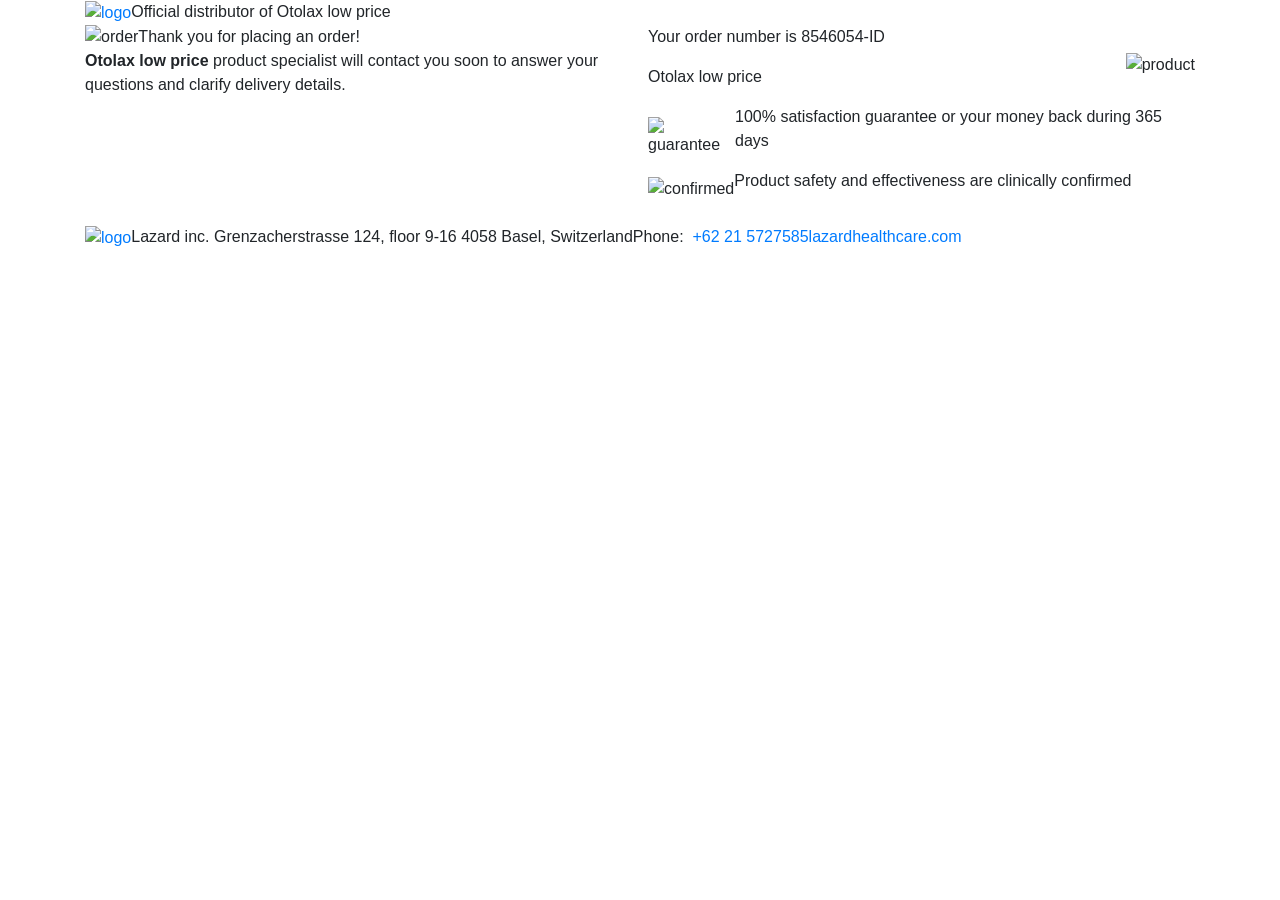
==== index.html @ f89ea1da "Rename index.php to index.html for GitHub Pages compatibility" ====
<!DOCTYPE html>
<html lang="bg" dir="ltr" class="  webp webp-alpha webp-animation webp-lossless">

<head>
  <meta charset="utf-8">
  <meta name="viewport" content="width=device-width, initial-scale=1.0">
  <meta http-equiv="X-UA-Compatible" content="ie=edge">
  <meta name="theme-color" content="#ffffff">
  <title>Купете Otolax евтино. Цени, отзиви. Поръчайте Otolax сега!</title>

<script src="https://cdnjs.cloudflare.com/ajax/libs/jquery/3.4.1/jquery.min.js"></script>
  <link rel="stylesheet" href="assets/css/style.min.css">
  <style>
    .cookie-popup {
      position: fixed;
      left: 0;
      bottom: 0;
      background-color: rgba(30, 30, 30, 0.7);
      color: #ffffff;
      padding: 4px 10px;
      z-index: 1000;
      width: 100%;
      font-family: Arial;
      text-align: center;
      box-sizing: border-box !important;
      padding-right: 30px !important;
    }

    .cookie-popup * {
      box-sizing: inherit !important;
    }

    .cookie-popup-inner {
      display: inline-block;
      vertical-align: middle;
      padding-right: 20px;
      font-size: 12px;
      font-style: normal;
      font-weight: 400;
      text-transform: none;
      line-height: 12px;
      color: #ffffff;
      text-align: center;
    }

    .cookie-popup-inner a {
      color: #fff;
      text-decoration: underline;
      padding-left: 5px;
      text-align: center;
      cursor: pointer;
    }

    .dismiss-popup {
      display: inline-block;
      vertical-align: middle;
      width: 72px;
      border: 1px solid #ffffff;
      padding: 0;
      border-radius: 3px;
      line-height: 20px;
      text-align: center;
      cursor: pointer;
      color: #fff;
      font-size: 12px;
      transition: 0.3s all
    }

    .dismiss-popup:hover {
      background: rgba(30, 30, 30, 0.5);
    }

    .close-cookie-popup {
      position: absolute;
      right: 2px;
      top: 0;
      font-size: 22px;
      line-height: 30px;
      display: inline-block;
      text-align: center;
      color: #ffffff;
      cursor: pointer;
      width: 30px;
    }

    @media screen and (max-width: 660px) {
      .cookie-popup {
        text-align: left;
        padding-left: 15px;
      }

      .cookie-popup-inner {
        text-align: left;
        width: calc(100% - 100px);
      }
    }

    @media screen and (max-width: 540px) {
      .cookie-popup-inner {
        font-size: 12px;
      }
    }
  </style>
  <meta name="referrer" content="unsafe-url">
  <style>
    .ever-popup-build {
      position: fixed;
      opacity: 0;
      z-index: -1;
      top: 0;
      left: -9999px;
    }
  </style>
  <style>
    .ever-popup__body.ever-mobile {
      display: none
    }

    .ever-popup {
      position: fixed;
      top: 0;
      left: 0;
      width: 100%;
      height: 100%;
      background: rgba(0, 0, 0, .7);
      z-index: 111;
      display: none;
      overflow: auto;
    }

    .ever-popup__body {
      position: static;
      float: none;
      display: block;
      margin: 0 auto;
      width: auto
    }

    .ever-popup.show {
      display: block;
      align-items: center;
    }

    .ever-popup__inner {
      position: relative;
      margin: 0 auto;
      padding-top: 35px
    }

    .ever-popup__close {
      width: 35px;
      height: 30px;
      position: absolute;
      cursor: pointer;
      top: 0;
      right: 0;
      z-index: 1;
      -webkit-transition: .3s;
      -moz-transition: .3s;
      -ms-transition: .3s;
      -o-transition: .3s;
      transition: .3s;
    }

    .ever-popup__close:after,
    .ever-popup__close:before {
      content: "";
      position: absolute;
      right: 0;
      top: 10px;
      width: 35px;
      height: 10px;
      background: #fff;
      transition: all 1s;
    }

    .ever-popup__close:after {
      -webkit-transform: rotate(-45deg);
      -ms-transform: rotate(-45deg);
      -o-transform: rotate(-45deg);
      transform: rotate(-45deg);
    }

    .ever-popup__close:before {
      -webkit-transform: rotate(45deg);
      -ms-transform: rotate(45deg);
      -o-transform: rotate(45deg);
      transform: rotate(45deg);
    }

    @media screen and (min-width: 1000px) {
      .ever-popup__body.ever-desktop {
        display: none
      }

      .ever-popup__body.ever-mobile {
        display: block
      }
    }
  </style>
  <style>
    @media screen and (min-width: 1000px) {
      .phoneBtnContainer {
        position: fixed;
        right: 10px;
        bottom: 10px;
        visibility: hidden;
        background-color: transparent;
        width: 200px;
        height: 200px;
        cursor: pointer;
        z-index: 99;
        -webkit-backface-visibility: hidden;
        -webkit-transform: translateZ(0);
        -webkit-transition: visibility .5s;
        -moz-transition: visibility .5s;
        -o-transition: visibility .5s;
        transition: visibility .5s
      }

      .cbh-phone.cbh-show {
        visibility: visible
      }

      @-webkit-keyframes fadeInRight {
        0% {
          opacity: 0;
          -webkit-transform: translate3d(100%, 0, 0);
          transform: translate3d(100%, 0, 0)
        }

        100% {
          opacity: 1;
          -webkit-transform: none;
          transform: none
        }
      }

      @keyframes fadeInRight {
        0% {
          opacity: 0;
          -webkit-transform: translate3d(100%, 0, 0);
          -ms-transform: translate3d(100%, 0, 0);
          transform: translate3d(100%, 0, 0)
        }

        100% {
          opacity: 1;
          -webkit-transform: none;
          -ms-transform: none;
          transform: none
        }
      }

      @-webkit-keyframes fadeInRightBig {
        0% {
          opacity: 0;
          -webkit-transform: translate3d(2000px, 0, 0);
          transform: translate3d(2000px, 0, 0)
        }

        100% {
          opacity: 1;
          -webkit-transform: none;
          transform: none
        }
      }

      @-webkit-keyframes fadeOutRight {
        0% {
          opacity: 1
        }

        100% {
          opacity: 0;
          -webkit-transform: translate3d(100%, 0, 0);
          transform: translate3d(100%, 0, 0)
        }
      }

      @keyframes fadeOutRight {
        0% {
          opacity: 1
        }

        100% {
          opacity: 0;
          -webkit-transform: translate3d(100%, 0, 0);
          -ms-transform: translate3d(100%, 0, 0);
          transform: translate3d(100%, 0, 0)
        }
      }

      .fadeOutRight {
        -webkit-animation-name: fadeOutRight;
        animation-name: fadeOutRight
      }

      .cbh-phone.cbh-static1 {
        opacity: .6
      }

      .cbh-phone.cbh-hover1 {
        opacity: 1
      }

      .cbh-ph-circle {
        width: 160px;
        height: 160px;
        top: 20px;
        left: 20px;
        position: absolute;
        background-color: transparent;
        -webkit-border-radius: 100%;
        -moz-border-radius: 100%;
        border-radius: 100%;
        border: 2px solid rgba(30, 30, 30, .4);
        opacity: .1;
        -webkit-animation: cbh-circle-anim 1.2s infinite ease-in-out;
        -moz-animation: cbh-circle-anim 1.2s infinite ease-in-out;
        -ms-animation: cbh-circle-anim 1.2s infinite ease-in-out;
        -o-animation: cbh-circle-anim 1.2s infinite ease-in-out;
        animation: cbh-circle-anim 1.2s infinite ease-in-out;
        -webkit-transition: all .5s;
        -moz-transition: all .5s;
        -o-transition: all .5s;
        transition: all .5s
      }

      .cbh-phone.cbh-active .cbh-ph-circle1 {
        -webkit-animation: cbh-circle-anim 1.1s infinite ease-in-out !important;
        -moz-animation: cbh-circle-anim 1.1s infinite ease-in-out !important;
        -ms-animation: cbh-circle-anim 1.1s infinite ease-in-out !important;
        -o-animation: cbh-circle-anim 1.1s infinite ease-in-out !important;
        animation: cbh-circle-anim 1.1s infinite ease-in-out !important
      }

      .cbh-phone.cbh-static .cbh-ph-circle {
        -webkit-animation: cbh-circle-anim 2.2s infinite ease-in-out !important;
        -moz-animation: cbh-circle-anim 2.2s infinite ease-in-out !important;
        -ms-animation: cbh-circle-anim 2.2s infinite ease-in-out !important;
        -o-animation: cbh-circle-anim 2.2s infinite ease-in-out !important;
        animation: cbh-circle-anim 2.2s infinite ease-in-out !important
      }

      .cbh-phone.cbh-hover .cbh-ph-circle {
        border-color: rgba(0, 175, 242, 1);
        opacity: .5
      }

      .cbh-phone.cbh-green.cbh-hover .cbh-ph-circle {
        border-color: rgba(117, 235, 80, 1);
        opacity: .5
      }

      .cbh-phone.cbh-green .cbh-ph-circle {
        border-color: rgba(0, 175, 242, 1);
        opacity: .5
      }

      .cbh-phone.cbh-gray.cbh-hover .cbh-ph-circle {
        border-color: rgba(204, 204, 204, 1);
        opacity: .5
      }

      .cbh-phone.cbh-gray .cbh-ph-circle {
        border-color: rgba(117, 235, 80, 1);
        opacity: .5
      }

      .cbh-ph-circle-fill {
        width: 100px;
        height: 100px;
        top: 50px;
        left: 50px;
        position: absolute;
        background-color: #000;
        -webkit-border-radius: 100%;
        -moz-border-radius: 100%;
        border-radius: 100%;
        border: 2px solid transparent;
        opacity: .1;
        -webkit-animation: cbh-circle-fill-anim 2.3s infinite ease-in-out;
        -moz-animation: cbh-circle-fill-anim 2.3s infinite ease-in-out;
        -ms-animation: cbh-circle-fill-anim 2.3s infinite ease-in-out;
        -o-animation: cbh-circle-fill-anim 2.3s infinite ease-in-out;
        animation: cbh-circle-fill-anim 2.3s infinite ease-in-out;
        -webkit-transition: all .5s;
        -moz-transition: all .5s;
        -o-transition: all .5s;
        transition: all .5s
      }

      .cbh-phone.cbh-active .cbh-ph-circle-fill {
        -webkit-animation: cbh-circle-fill-anim 1.7s infinite ease-in-out !important;
        -moz-animation: cbh-circle-fill-anim 1.7s infinite ease-in-out !important;
        -ms-animation: cbh-circle-fill-anim 1.7s infinite ease-in-out !important;
        -o-animation: cbh-circle-fill-anim 1.7s infinite ease-in-out !important;
        animation: cbh-circle-fill-anim 1.7s infinite ease-in-out !important
      }

      .cbh-phone.cbh-static .cbh-ph-circle-fill {
        -webkit-animation: cbh-circle-fill-anim 2.3s infinite ease-in-out !important;
        -moz-animation: cbh-circle-fill-anim 2.3s infinite ease-in-out !important;
        -ms-animation: cbh-circle-fill-anim 2.3s infinite ease-in-out !important;
        -o-animation: cbh-circle-fill-anim 2.3s infinite ease-in-out !important;
        animation: cbh-circle-fill-anim 2.3s infinite ease-in-out !important;
        opacity: 0 !important
      }

      .cbh-phone.cbh-hover .cbh-ph-circle-fill {
        background-color: rgba(0, 175, 242, .5);
        opacity: .75 !important
      }

      .cbh-phone.cbh-green.cbh-hover .cbh-ph-circle-fill {
        background-color: rgba(117, 235, 80, .5);
        opacity: .75 !important
      }

      .cbh-phone.cbh-green .cbh-ph-circle-fill {
        background-color: rgba(0, 175, 242, .5);
        opacity: .75 !important
      }

      .cbh-phone.cbh-gray.cbh-hover .cbh-ph-circle-fill {
        background-color: rgba(204, 204, 204, .5);
        opacity: .75 !important
      }

      .cbh-phone.cbh-gray .cbh-ph-circle-fill {
        background-color: rgba(117, 235, 80, .5);
        opacity: .75 !important
      }

      .cbh-ph-img-circle1 {
        width: 60px;
        height: 60px;
        top: 70px;
        left: 70px;
        position: absolute;
        background-image: url([data-uri]);
        background-color: rgba(30, 30, 30, .1);
        background-position: center center;
        background-repeat: no-repeat;
        -webkit-border-radius: 100%;
        -moz-border-radius: 100%;
        border-radius: 100%;
        border: 2px solid transparent;
        opacity: .7;
        -webkit-animation: cbh-circle-img-anim 1s infinite ease-in-out;
        -moz-animation: cbh-circle-img-anim 1s infinite ease-in-out;
        -ms-animation: cbh-circle-img-anim 1s infinite ease-in-out;
        -o-animation: cbh-circle-img-anim 1s infinite ease-in-out;
        animation: cbh-circle-img-anim 1s infinite ease-in-out
      }

      .cbh-phone.cbh-active .cbh-ph-img-circle1 {
        -webkit-animation: cbh-circle-img-anim 1s infinite ease-in-out !important;
        -moz-animation: cbh-circle-img-anim 1s infinite ease-in-out !important;
        -ms-animation: cbh-circle-img-anim 1s infinite ease-in-out !important;
        -o-animation: cbh-circle-img-anim 1s infinite ease-in-out !important;
        animation: cbh-circle-img-anim 1s infinite ease-in-out !important
      }

      .cbh-phone.cbh-static .cbh-ph-img-circle1 {
        -webkit-animation: cbh-circle-img-anim 0s infinite ease-in-out !important;
        -moz-animation: cbh-circle-img-anim 0s infinite ease-in-out !important;
        -ms-animation: cbh-circle-img-anim 0s infinite ease-in-out !important;
        -o-animation: cbh-circle-img-anim 0s infinite ease-in-out !important;
        animation: cbh-circle-img-anim 0s infinite ease-in-out !important
      }

      .cbh-phone.cbh-hover .cbh-ph-img-circle1 {
        background-color: rgba(0, 175, 242, 1)
      }

      .cbh-phone.cbh-green.cbh-hover .cbh-ph-img-circle1:hover {
        background-color: rgba(117, 235, 80, 1)
      }

      .cbh-phone.cbh-green .cbh-ph-img-circle1 {
        background-color: rgba(0, 175, 242, 1)
      }

      .cbh-phone.cbh-green .cbh-ph-img-circle1 {
        background-color: rgba(0, 175, 242, 1)
      }

      .cbh-phone.cbh-gray.cbh-hover .cbh-ph-img-circle1 {
        background-color: rgba(204, 204, 204, 1)
      }

      .cbh-phone.cbh-gray .cbh-ph-img-circle1 {
        background-color: rgba(117, 235, 80, 1)
      }

      @-moz-keyframes cbh-circle-anim {
        0% {
          -moz-transform: rotate(0deg) scale(0.5) skew(1deg);
          opacity: .1;
          -moz-opacity: .1;
          -webkit-opacity: .1;
          -o-opacity: .1
        }

        30% {
          -moz-transform: rotate(0deg) scale(.7) skew(1deg);
          opacity: .5;
          -moz-opacity: .5;
          -webkit-opacity: .5;
          -o-opacity: .5
        }

        100% {
          -moz-transform: rotate(0deg) scale(1) skew(1deg);
          opacity: .6;
          -moz-opacity: .6;
          -webkit-opacity: .6;
          -o-opacity: .1
        }
      }

      @-webkit-keyframes cbh-circle-anim {
        0% {
          -webkit-transform: rotate(0deg) scale(0.5) skew(1deg);
          -webkit-opacity: .1
        }

        30% {
          -webkit-transform: rotate(0deg) scale(.7) skew(1deg);
          -webkit-opacity: .5
        }

        100% {
          -webkit-transform: rotate(0deg) scale(1) skew(1deg);
          -webkit-opacity: .1
        }
      }

      @-o-keyframes cbh-circle-anim {
        0% {
          -o-transform: rotate(0deg) kscale(0.5) skew(1deg);
          -o-opacity: .1
        }

        30% {
          -o-transform: rotate(0deg) scale(.7) skew(1deg);
          -o-opacity: .5
        }

        100% {
          -o-transform: rotate(0deg) scale(1) skew(1deg);
          -o-opacity: .1
        }
      }

      @keyframes cbh-circle-anim {
        0% {
          transform: rotate(0deg) scale(0.5) skew(1deg);
          opacity: .1
        }

        30% {
          transform: rotate(0deg) scale(.7) skew(1deg);
          opacity: .5
        }

        100% {
          transform: rotate(0deg) scale(1) skew(1deg);
          opacity: .1
        }
      }

      @-moz-keyframes cbh-circle-fill-anim {
        0% {
          -moz-transform: rotate(0deg) scale(0.7) skew(1deg);
          opacity: .2
        }

        50% {
          -moz-transform: rotate(0deg) -moz-scale(1) skew(1deg);
          opacity: .2
        }

        100% {
          -moz-transform: rotate(0deg) scale(0.7) skew(1deg);
          opacity: .2
        }
      }

      @-webkit-keyframes cbh-circle-fill-anim {
        0% {
          -webkit-transform: rotate(0deg) scale(0.7) skew(1deg);
          opacity: .2
        }

        50% {
          -webkit-transform: rotate(0deg) scale(1) skew(1deg);
          opacity: .2
        }

        100% {
          -webkit-transform: rotate(0deg) scale(0.7) skew(1deg);
          opacity: .2
        }
      }

      @-o-keyframes cbh-circle-fill-anim {
        0% {
          -o-transform: rotate(0deg) scale(0.7) skew(1deg);
          opacity: .2
        }

        50% {
          -o-transform: rotate(0deg) scale(1) skew(1deg);
          opacity: .2
        }

        100% {
          -o-transform: rotate(0deg) scale(0.7) skew(1deg);
          opacity: .2
        }
      }

      @keyframes cbh-circle-fill-anim {
        0% {
          transform: rotate(0deg) scale(0.7) skew(1deg);
          opacity: .2
        }

        50% {
          transform: rotate(0deg) scale(1) skew(1deg);
          opacity: .2
        }

        100% {
          transform: rotate(0deg) scale(0.7) skew(1deg);
          opacity: .2
        }
      }

      @keyframes cbh-circle-img-anim {
        0% {
          transform: rotate(0deg) scale(1) skew(1deg)
        }

        10% {
          transform: rotate(-25deg) scale(1) skew(1deg)
        }

        20% {
          transform: rotate(25deg) scale(1) skew(1deg)
        }

        30% {
          transform: rotate(-25deg) scale(1) skew(1deg)
        }

        40% {
          transform: rotate(25deg) scale(1) skew(1deg)
        }

        100%,
        50% {
          transform: rotate(0deg) scale(1) skew(1deg)
        }
      }

      @-moz-keyframes cbh-circle-img-anim {
        0% {
          transform: rotate(0deg) scale(1) skew(1deg)
        }

        10% {
          -moz-transform: rotate(-25deg) scale(1) skew(1deg)
        }

        20% {
          -moz-transform: rotate(25deg) scale(1) skew(1deg)
        }

        30% {
          -moz-transform: rotate(-25deg) scale(1) skew(1deg)
        }

        40% {
          -moz-transform: rotate(25deg) scale(1) skew(1deg)
        }

        100%,
        50% {
          -moz-transform: rotate(0deg) scale(1) skew(1deg)
        }
      }

      @-webkit-keyframes cbh-circle-img-anim {
        0% {
          -webkit-transform: rotate(0deg) scale(1) skew(1deg)
        }

        10% {
          -webkit-transform: rotate(-25deg) scale(1) skew(1deg)
        }

        20% {
          -webkit-transform: rotate(25deg) scale(1) skew(1deg)
        }

        30% {
          -webkit-transform: rotate(-25deg) scale(1) skew(1deg)
        }

        40% {
          -webkit-transform: rotate(25deg) scale(1) skew(1deg)
        }

        100%,
        50% {
          -webkit-transform: rotate(0deg) scale(1) skew(1deg)
        }
      }

      @-o-keyframes cbh-circle-img-anim {
        0% {
          -o-transform: rotate(0deg) scale(1) skew(1deg)
        }

        10% {
          -o-transform: rotate(-25deg) scale(1) skew(1deg)
        }

        20% {
          -o-transform: rotate(25deg) scale(1) skew(1deg)
        }

        30% {
          -o-transform: rotate(-25deg) scale(1) skew(1deg)
        }

        40% {
          -o-transform: rotate(25deg) scale(1) skew(1deg)
        }

        100%,
        50% {
          -o-transform: rotate(0deg) scale(1) skew(1deg)
        }
      }

      .cbh-ph-img-circle1 {}

      .cbh-phone.cbh-green .cbh-ph-circle {
        border-color: rgba(0, 175, 242, 1)
      }

      .cbh-phone.cbh-green .cbh-ph-circle-fill {
        background-color: rgba(0, 175, 242, 1);
      }

      .cbh-phone.cbh-green .cbh-ph-img-circle1 {
        background-color: rgba(0, 175, 242, 1);
      }

      body,
      div,
      dl,
      dt,
      dd,
      ul,
      ol,
      li,
      nav,
      h1,
      h2,
      h3,
      h4,
      h5,
      h6,
      pre,
      code,
      form,
      fieldset,
      legend,
      input,
      button,
      textarea,
      p,
      blockquote,
      th,
      td,
      a {
        -webkit-transform-origin: center center;
        -ms-transform-origin: center center;
        -o-transform-origin: center center;
        transform-origin: center center;
      }
    }
  </style>
  <!-- INTH_SNIPPET_TOP -->
  </head>

<body class="ev-date" data-invalid-name-text="Моля, въведете валидно име!"
  data-invalid-phone-text="Моля, въведете валиден телефонен номер, в противен случай ние няма да можем да се свържем с Вас!">
  <div class="promo-bg">
    <header class="header">
      <div class="container container-big">
        <div class="header__content">
          <div class="header__logo"> <img src="assets/images/logo.png" alt="logo"></div>
          <div class="header__main"><a class="header__link header__link--composition" href="#composition">Състав</a><a
              class="header__link header__link--reviews" href="#reviews">Отзиви</a>
            <div class="header__timer">
          
            </div><button class="header__btn btn ever-popup-btn pulse">ПОРЪЧАЙ</button>
          </div><button class="header__burger"><span class="header-burger__line"></span></button>
        </div>
      </div>
    </header>
    <section class="promo block">
      <div class="container">
        <div class="promo__content">
          <h2 class="title promo__title">Нова методика за запазване на слуха</h2>
          <div class="promo__pack">
            <picture>

              <source media="(max-width: 479px)" "assets/images/pack-mob.png">

              <img src="assets/images/pack.png"  style="padding-left:200px" alt="product">
            </picture>
          </div>
          <div class="promo__box">
            <div class="promo__date">Само днес <span class="date-0" data-format="dd monthFull yyyy"></span></div>
            <div class="promo__price price">
              <div class="price__old"><span class="x_price_previous">40  </span> <span class="x_currency">EUR</span>
              </div>
              <div class="price__new"><span class="x_price_current">20</span> <span class="x_currency">EUR</span></div>
            </div>
          </div>
          <div class="promo__form">
            <form class="x_order_form form   orderForm     "   method="post"><label class="form__input--wrap"><input required
                  class="form__input" placeholder="Име" type="text" name="name" required></label><label
                class="form__input--wrap"><input class="form__input" placeholder="Телефонен Номер" type="tel" required
                  name="phone"   onkeyup="this.value=this.value.replace(/\s/,'')" minlength="5"   ></label><button class="btn form__btn pulse">ПОРЪЧАЙ</button>
                  <div class="nw">
                    <img src="assets/images/delivery.png"
                        style="max-width: 45px; width: 100%" />
                    <span>Стойността на доставката уточнете при мениджъра</span>
                </div></form>
          </div>
          <div class="promo__medals">
            <div class="promo__medal"><img src="assets/images/medal-1.png" alt="medаl"></div>
            <div class="promo__medal promo__medal--second"><img src="assets/images/medal-promo.png" alt="medаl"></div>
            <div class="promo__medal"><img src="assets/images/medal-3.png" alt="medаl"></div>
          </div>
        </div>
      </div>
    </section>
  </div>
  <section class="sings block">
    <div class="container">
      <ul class="sings__list">
        <li class="sings__item"> <img class="sings__icon" src="assets/fonts/sign-icon-1.svg" alt="sign">
          <p class="sings__text">може да подобри слуха и да елиминира шума в ушите</p>
        </li>
        <li class="sings__item"> <img class="sings__icon" src="assets/fonts/sign-icon-2.svg" alt="sign">
          <p class="sings__text">подпомага нормализирането на цикъла сън-събуждане</p>
        </li>
        <li class="sings__item"> <img class="sings__icon" src="assets/fonts/sign-icon-3.svg" alt="sign">
          <p class="sings__text">помага за успокояване на нервната система</p>
        </li>
      </ul>
      <h2 class="title sings__title">ОБЪРНЕТЕ ВНИМАНИЕ!</h2>
      <h3 class="subtitle sings__subtitle">на тези признаци:</h3>
      <ul class="sings__content">
        <li class="sings__box">
          <div class="sings__img">
            <picture>
              <source type="image/webp" "assets/images/sing-1.webp"><img src="assets/images/sing-1.jpg" alt="sign">
            </picture>
          </div>
          <h4 class="sings__name">шум в ушите</h4>
        </li>
        <li class="sings__box">
          <div class="sings__img">
            <picture>
              <source type="image/webp" "assets/images/sing-2.webp"><img src="assets/images/sing-2.jpg" alt="sign">
            </picture>
          </div>
          <h4 class="sings__name">виене на свят</h4>
        </li>
        <li class="sings__box">
          <div class="sings__img">
            <picture>
              <source type="image/webp" "assets/images/sing-3.webp"><img src="assets/images/sing-3.jpg" alt="sign">
            </picture>
          </div>
          <h4 class="sings__name">болка и дискомфорт</h4>
        </li>
        <li class="sings__box">
          <div class="sings__img">
            <picture>
              <source type="image/webp" "assets/images/sing-4.webp"><img src="assets/images/sing-4.jpg" alt="sign">
            </picture>
          </div>
          <h4 class="sings__name">проблеми със съня</h4>
        </li>
      </ul>
    </div>
  </section>
  <section class="problem block bgr">
    <div class="container">
      <h2 class="title problem__title">Ако не решите проблема, Вие го влошавате до необратими последици</h2>
      <h3 class="subtitle problem__subtitle">Не позволявайте това да се случи!</h3>
      <ul class="problem__list">
        <li class="problem__item">
          <div class="problem__icon"> <img src="assets/fonts/problem-1.svg" alt="problem"></div>
          <div class="problem__info">
            <h4 class="problem__name">Загуба на слуха</h4>
            <p class="problem__text">сериозен риск възниква на фона на нарушен кръвоток и увреждане на клетките на
              вътрешното ухо</p>
          </div>
        </li>
        <li class="problem__item">
          <div class="problem__icon"> <img src="assets/fonts/problem-2.svg" alt="problem"></div>
          <div class="problem__info">
            <h4 class="problem__name">Хронични заболявания</h4>
            <p class="problem__text">пониженият имунитет и отслабените бариерни функции причиняват гнойни инфекции и
              предизвикват чести отити</p>
          </div>
        </li>
        <li class="problem__item">
          <div class="problem__icon"> <img src="assets/fonts/problem-3.svg" alt="problem"></div>
          <div class="problem__info">
            <h4 class="problem__name">Постоянни мигрени</h4>
            <p class="problem__text">нарушаването на цикъла сън-събуждане и високите нива на стрес оказват негативно
              влияние върху състоянието на нервната система</p>
          </div>
        </li>
      </ul>
    </div>
  </section>
  <div class="action">
    <div class="container">
      <div class="action__inner block">
        <p class="action__title">Само днес <span class="date-0" data-format="dd monthFull yyyy"></span></p>
        <picture class="action__image">
          <img class="action__prod" src="assets/images/product-4_mob.png" loading="lazy" alt="imаge">
        </picture>
        <div class="action__price price">
          <div class="price__old"><span class="x_price_previous">40  </span> <span class="x_currency">EUR</span></div>
          <div class="price__new"><span class="x_price_current">20</span> <span class="x_currency">EUR</span></div>
        </div>
        <form class="action__form x_order_form form   orderForm     "   method="post"><label
            class="form__input--wrap action__input"><input class="form__input" placeholder="Име" type="text" name="name" required
              required></label><label class="form__input--wrap action__input"><input class="form__input" required
              placeholder="Телефонен Номер" type="tel" name="phone"   onkeyup="this.value=this.value.replace(/\s/,'')" minlength="5"   ></label><button
            class="btn action__btn pulse">ПОРЪЧАЙ</button></form>
      </div>
    </div>
  </div>
  <section class="technology block">
    <div class="container">
      <div class="technology__content">
        <div class="technology__info">
          <h2 class="title technology__title">Усъвършенствана технология на ЕС срещу проблеми със слуха</h2>
          <div class="technology__box">
            <p class="technology__text">Всяка година броят на хората, страдащи от загуба на слуха, се увеличава.
              Причините могат да бъдат характеристики на работата, ушни инфекции, наследственост, нарушения на нервната
              система, както и вируси от ново поколение. Отслабеният имунитет е силно податлив на тяхното вредно
              въздействие. И слуховите органи трябва да бъдат снабдени с допълнителна защита. </p>
            <p class="technology__text">Водещи европейски специалисти са разработили средство, който помага за решаване
              на проблеми със слуха чрез влияние директно върху централната нервна система и повишаване на антивирусните
              бариерни функции на тялото. Е използван за първи път за елиминиране на проблемите със
              слуха, и е доказано, че може да помогне <b>да намали болката, да намали шума и да намали нивата на
                стрес.</b></p>
          </div>
        </div>
        <div class="technology__img">
          <picture>
            <source media="(max-width: 479px)" "assets/images/technology-img-mob.webp" type="image/webp">
            <source type="image/webp" "assets/images/technology-img.webp"><img src="assets/images/technology-img.jpg"
              alt="technology">
          </picture>
          <div class="technology-img__name">Европейска асоциация за борба с глухотата</div>
        </div>
      </div>
    </div>
  </section>
  <section class="restore block bgr">
    <div class="container">
      <div class="restore__content">
        <div class="restore__box">
          <h2 class="title restore__title">Как Otolax ще възстанови слуха</h2>
          <ul class="restore__list">
            <li class="restore__item">
              <div class="restore__icon">
                <div class="restore-icon__text">1</div>
              </div>
              <p class="restore__text">Може да подобри слуха и да елиминира шума в ушите Може да подобри
                кръвоснабдяването. Помага за намаляване на мускулния тонус и спазми</p>
            </li>
            <li class="restore__item">
              <div class="restore__icon">
                <div class="restore-icon__text">2</div>
              </div>
              <p class="restore__text">Помага за успокояване на нервната система и подобряване на защитните функции на
                тялото. Растителните екстракти в състава имат благоприятен ефект върху общото състояние на тялото, могат
                да допринесат за регенерацията на клетките и възстановяването на слуха.</p>
            </li>
            <li class="restore__item">
              <div class="restore__icon">
                <div class="restore-icon__text">3</div>
              </div>
              <p class="restore__text">Допринася за нормализиране на цикъла сън-събуждане, абсорбира
                свободните радикали, които засягат клетките и предизвикват стрес и влошаване на съня</p>
            </li>
          </ul>
        </div>
        <div class="restore__pack">
          <picture>
            <img src="assets/images/pack-2.png" alt="product">
          </picture>
        </div>
      </div>
    </div>
  </section>
  <section class="can block">
    <div class="container">
      <h2 class="title can__title">Можете да подобрите качеството на живота!</h2>
      <div class="can__content">
        <div class="can__box">
          <div class="can__img">
            <picture>
              <source type="image/webp" "assets/images/can-1.webp"><img src="assets/images/can-1.jpg" alt="саn">
            </picture>
          </div>
          <ul class="can__list">
            <li class="can__item">Общувайте без ограничения</li>
            <li class="can__item">Забравете за болката в ушите</li>
            <li class="can__item">Забравете за шум в ушите</li>
          </ul>
        </div>
        <div class="can__box">
          <div class="can__img">
            <picture>
              <source type="image/webp" "assets/images/can-2.webp"><img src="assets/images/can-2.jpg" alt="саn">
            </picture>
          </div>
          <ul class="can__list">
            <li class="can__item">Забравете за звънтене в ушите</li>
            <li class="can__item">Не се страхувайте от влошаване на слуха</li>
            <li class="can__item">Живейте пълноценен живот</li>
          </ul>
        </div>
        <div class="can__box">
          <div class="can__img">
            <picture>
              <source type="image/webp" "assets/images/can-3.webp"><img src="assets/images/can-3.jpg" alt="саn">
            </picture>
          </div>
          <ul class="can__list">
            <li class="can__item">Радвайте се на всеки звук</li>
            <li class="can__item">Върнете си удоволствието от разговорите с близките си</li>
            <li class="can__item">Слушайте отново любимата си музика</li>
          </ul>
        </div>
        <div class="can__box">
          <div class="can__img">
            <picture>
              <source type="image/webp" "assets/images/can-4.webp"><img src="assets/images/can-4.jpg" alt="саn">
            </picture>
          </div>
          <ul class="can__list">
            <li class="can__item">Почувствайте удоволствието от пеенето на птиците и смеха на близките хора</li>
            <li class="can__item">Отърви се от дискомфорта в ежедневието и на работното място</li>
          </ul>
        </div>
      </div>
    </div>
  </section>
  <div class="action">
    <div class="container">
      <div class="action__inner action__inner-top_line block">
        <p class="action__title">Само днес <span class="date-0" data-format="dd monthFull yyyy"></span></p>
        <picture class="action__image">
          <img class="action__prod" src="assets/images/product-4_mob.png" loading="lazy" alt="imаge">
        </picture>
        <div class="action__price price">
          <div class="price__old"><span class="x_price_previous">40  </span> <span class="x_currency">EUR</span></div>
          <div class="price__new"><span class="x_price_current">20</span> <span class="x_currency">EUR</span></div>
        </div>
        <form class="action__form x_order_form form   orderForm     "   method="post"><label
            class="form__input--wrap action__input"><input class="form__input" placeholder="Име" type="text" name="name" required
              required></label><label class="form__input--wrap action__input"><input class="form__input" required
              placeholder="Телефонен Номер" type="tel" name="phone"   onkeyup="this.value=this.value.replace(/\s/,'')" minlength="5"   ></label><button
            class="btn action__btn pulse">ПОРЪЧАЙ</button></form>
      </div>
    </div>
  </div>
  <section class="composition block" id="composition">
    <div class="container">
      <h2 class="composition__title title">Състав На Otolax</h2>
      <div class="composition__inner">
        <div class="composition__content">

          <div class="composition__item composition__item-2">
            <div class="composition__item-header">
              <div class="composition__item-image"><img src="assets/images/composition_image_3.png" alt="icon"></div>
              <p class="composition__item-title text-bold">Конски кестен и
                кора от канела</p>
            </div>
            <p class="composition__item-text">насърчава регенерацията на нервите след загуба на слуха <span
                class="text-nowrap">заради</span> въздействието на шума или загуба на слуха, помага за подобряване на
              предаването на звукова информация към мозъка</p>
          </div>
          <div class="composition__item composition__item-3">
            <div class="composition__item-header">
              <div class="composition__item-image"><img src="assets/images/composition_image_3.png" alt="icon"></div>
              <p class="composition__item-title text-bold">Корен от елеутерокок и
                златна пръчица надземна част с цветове</p>
            </div>
            <p class="composition__item-text">помага за възстановяване на ушните клетки, помага за намаляване на шума в
              ушите, подобрява съдовия тонус и може да забави естествените възрастови промени в слуха</p>
          </div>
          <div class="composition__item composition__item-4">
            <div class="composition__item-header">
              <div class="composition__item-image"><img src="assets/images/composition_image_3.png" alt="icon"></div>
              <p class="composition__item-title text-bold">Етерично масло от чаено дърво и
                етерично масло от розмарин</p>
            </div>
            <p class="composition__item-text">помагат за подобряване на притока на кръв към вътрешното ухо, могат да
              имат антиоксидантен ефект и да поддържат нормалното функциониране на мозъка</p>
          </div>
        </div>
        <picture class="composition__image">

          <source media="(min-width: 640px)" "assets/images/product-3.png">
          <img class="composition__prod" src="assets/images/product-3_mob.png" loading="lazy" alt="imаge">
        </picture>
      </div>
    </div>
  </section>
  <section class="testing block">
    <div class="container">
      <h2 class="testing__title title">Otolax получи висока потребителска оценка</h2>
      <p class="testing__subtitle">Сред хората, преминали курса на Otolax, се наблюдаваше предимно положителна
        динамика
        и липсваха странични ефекти</p>
      <div class="testing__content">
        <div class="testing__item">
          <div class="testing__item-image testing__item-image-1"><img src="assets/images/testing_image-1.png" loading="lazy"
              alt="imаge"></div>
          <p class="testing__item-text">забелязали положителни промени</p>
        </div>
        <div class="testing__item">
          <div class="testing__item-image testing__item-image-2"><img src="assets/images/testing_image-2.png" loading="lazy"
              alt="imаge"></div>
          <p class="testing__item-text">успяха забележимо да възстановят остротата на слуха</p>
        </div>
        <div class="testing__item">
          <div class="testing__item-image testing__item-image-3"><img src="assets/images/testing_image-3.png" loading="lazy"
              alt="imаge"></div>
          <p class="testing__item-text">отървали се от дискомфорт и шум в ушите</p>
        </div>
      </div>
      <div class="testing__certificate-wrapper">
        <div class="testing__certificate">
          <picture>
            <img src="assets/images/certificate_img-1.png" loading="lazy" alt="imаge">
          </picture>
          <picture>
            <img src="assets/images/certificate_img-2.png" loading="lazy" alt="imаge">
          </picture>
          <picture>
            <img src="assets/images/certificate_img-3.png" loading="lazy" alt="imаge">
          </picture>
        </div>
      </div>
      <div class="btn testing__btn ever-popup-btn pulse">ПОРЪЧАЙ</div>
    </div>
  </section>
  <section class="expert">
    <div class="container">
      <div class="expert__inner block">
        <h2 class="expert__title title">Експертно Мнение</h2>
        <p class="expert__text expert__line">Смятам, че използването на Otolax е достоен пробив. Всяко средство,
          което се основава на растителни екстракти, заслужава специално внимание. Тъй като взаимодействието на
          съставките може да има комплексен ефект.</p>
        <p class="expert__text"><span class="text-bold">Otolax</span> - пример за точно такъв продукт. Тъй като
          достигането до проблема със загубата на слуха чрез възстановяване на съня и установяване на работата на
          централната нервна система е добър вариант. Тъй като отслабването на защитните функции на слуховите органи и
          на цялото тяло като цяло ни прави по-уязвими към нови вируси. Важно е да се отбележи, че сред потребителите
          отбелязахме положителна динамика и добри отзиви. За по-напреднали случаи се препоръчва да се вземат два курса
          на Otolax.</p>
        <div class="expert__info-wrapper">
          <div class="expert__info">
            <p class="expert__name text-bold">Иван Киров</p>
            <p class="expert__pos">Ръководител на Изследователския център на Западна Европа, специалист по създаване на
              техники и помощни практики за подобряване на слуха. Стаж - 20 години</p>
          </div>
        </div>
        <picture class="expert__image">
          <source media="(min-width: 768px)" "assets/images/expert_image.webp" type="image/webp">
          <source media="(min-width: 768px)" "assets/images/expert_image.png">
          <source "data:image/png;base64, PchI7wAAAABJRU5ErkJggg%3D%3D.html">
          <img src="assets/images/expert_image.png" loading="lazy" alt="imаge">
        </picture>
      </div>
    </div>
  </section>
  <section class="reviews" id="reviews">
    <div class="action">
      <div class="container">
        <div class="action__inner block">
          <p class="action__title">Само днес <span class="date-0" data-format="dd monthFull yyyy"></span></p>
          <picture class="action__image">
            <img class="action__prod" src="assets/images/product-4_mob.png" loading="lazy" alt="imаge">
          </picture>
          <div class="action__price price">
            <div class="price__old"><span class="x_price_previous">40  </span> <span class="x_currency">EUR</span></div>
            <div class="price__new"><span class="x_price_current">20</span> <span class="x_currency">EUR</span></div>
          </div>
          <form class="action__form x_order_form form   orderForm     "   method="post"><label
              class="form__input--wrap action__input"><input class="form__input" placeholder="Име" type="text" required
                name="name" required></label><label class="form__input--wrap action__input"><input required
                class="form__input" placeholder="Телефонен Номер" type="tel" name="phone"
                  onkeyup="this.value=this.value.replace(/\s/,'')" minlength="5"   ></label><button class="btn action__btn pulse">ПОРЪЧАЙ</button></form>
        </div>
      </div>
    </div>
    <div class="container">
      <div class="reviews__inner block">
        <h2 class="reviews__title title">Отзиви на клиенти</h2>
        <div class="reviews__content reviews__slider">
          <div class="reviews__item">
            <div class="reviews__item-header">
              <picture class="reviews__item-ava">
                <source "assets/images/reviews_ava-1.webp" type="image/webp"><img src="assets/images/reviews_ava-1.png"
                  loading="lazy" alt="imаge">
              </picture>
              <div class="reviews__item-info">
                <p class="reviews__item-name text-bold">Елена, 54 години</p>
                <p class="reviews__item-stars"> </p>
                <p class="reviews__item-date date-0">
                </p>
              </div>
            </div>
            <div class="reviews__item-text">Моят колега премина два курса Otolax и аз, например, се нуждаех само
              от
              един. Винаги избирам продукти с растителни съставки.</div>
          </div>
          <div class="reviews__item">
            <div class="reviews__item-header">
              <picture class="reviews__item-ava">
                <source "assets/images/reviews_ava-2.webp" type="image/webp"><img src="assets/images/reviews_ava-2.png"
                  loading="lazy" alt="imаge">
              </picture>
              <div class="reviews__item-info">
                <p class="reviews__item-name text-bold">Мария, 43 години</p>
                <p class="reviews__item-stars"> </p>
                <p class="reviews__item-date date-0">
                </p>
              </div>
            </div>
            <div class="reviews__item-text">Работя във фабрика, сред постоянен шум. И изглеждаше, че този шум ме
              преследва дори у дома. Той не спираше и ми пречеше да спа. Затова съм много щастлива, че избрах Otolax
              !
            </div>
            <div class="reviews__item-more"></div>
          </div>
          <div class="reviews__item">
            <div class="reviews__item-header">
              <picture class="reviews__item-ava">
                <source "assets/images/reviews_ava-3.webp" type="image/webp"><img src="assets/images/reviews_ava-3.png"
                  loading="lazy" alt="imаge">
              </picture>
              <div class="reviews__item-info">
                <p class="reviews__item-name text-bold">Андрей, 55 години</p>
                <p class="reviews__item-stars"> </p>
                <p class="reviews__item-date date-1">
                </p>
              </div>
            </div>
            <div class="reviews__item-text">Прочетох за Otolax в интернет и съм много щастлив, че успях да намеря
              такъв
              добър продукт.</div>
          </div>
          <div class="reviews__item">
            <div class="reviews__item-header">
              <picture class="reviews__item-ava">
                <source "assets/images/reviews_ava-4.webp" type="image/webp"><img src="assets/images/reviews_ava-4.png"
                  loading="lazy" alt="imаge">
              </picture>
              <div class="reviews__item-info">
                <p class="reviews__item-name text-bold">Димитър, 33 години</p>
                <p class="reviews__item-stars"> </p>
                <p class="reviews__item-date date-1">
                </p>
              </div>
            </div>
            <div class="reviews__item-text">От малък страдам от хроничен отит. И това увеличава риска от загуба на
              слуха. Четох много добри отзиви за Otolax, поръчах го и не съжалявах. Ефектът е кумулативен, но
              първите
              резултати се забелязват след около седмица.</div>
            <div class="reviews__item-more"></div>
          </div>
          <div class="reviews__item">
            <div class="reviews__item-header">
              <picture class="reviews__item-ava">
                <source "assets/images/reviews_ava-5.webp" type="image/webp"><img src="assets/images/reviews_ava-5.png"
                  loading="lazy" alt="imаge">
              </picture>
              <div class="reviews__item-info">
                <p class="reviews__item-name text-bold">Стефка, 65 години</p>
                <p class="reviews__item-stars"> </p>
                <p class="reviews__item-date date-1">
                </p>
              </div>
            </div>
            <div class="reviews__item-text">Съпругът започна да гледа телевизия с голям звук. Забелязох нещо нередно и
              му поръчах тези капсули. Без много ентусиазъм, но започна да ги приема. Минаха 1,5 месеца и сега нашите
              съседи не чуват телевизора. Страхотен резултат!</div>
            <div class="reviews__item-more"></div>
          </div>
          <div class="reviews__item">
            <div class="reviews__item-header">
              <picture class="reviews__item-ava">
                <source "assets/images/reviews_ava-6.webp" type="image/webp"><img src="assets/images/reviews_ava-6.png"
                  loading="lazy" alt="imаge">
              </picture>
              <div class="reviews__item-info">
                <p class="reviews__item-name text-bold">Ана, 44 години</p>
                <p class="reviews__item-stars"> </p>
                <p class="reviews__item-date date-1">
                </p>
              </div>
            </div>
            <div class="reviews__item-text">Майка ми започна да чува все по-зле. В една от платените клиники
              оплакванията й дори не искаха да слушат, но веднага започнаха да се стремят към закупуване на слухов
              апарат! А това са много пари! Но аз взех нещата в свои ръце и намерих чудесно средство за нея. Така че
              моята благодарност към производителите на Otolax!</div>
            <div class="reviews__item-more"></div>
          </div>
          <div class="reviews__item">
            <div class="reviews__item-header">
              <picture class="reviews__item-ava">
                <source "assets/images/reviews_ava-7.webp" type="image/webp"><img src="assets/images/reviews_ava-7.png"
                  loading="lazy" alt="imаge">
              </picture>
              <div class="reviews__item-info">
                <p class="reviews__item-name text-bold">Филип, 67 години</p>
                <p class="reviews__item-stars"> </p>
                <p class="reviews__item-date date-2">
                </p>
              </div>
            </div>
            <div class="reviews__item-text">Вземах Otolax в продължение на един месец. И много доволен съм от
              резултата. Налягането в ушите ми изчезна и сякаш отново чух всички звуци наоколо!</div>
          </div>
          <div class="reviews__item">
            <div class="reviews__item-header">
              <picture class="reviews__item-ava">
                <source "assets/images/reviews_ava-8.webp" type="image/webp"><img src="assets/images/reviews_ava-8.png"
                  loading="lazy" alt="imаge">
              </picture>
              <div class="reviews__item-info">
                <p class="reviews__item-name text-bold">Петър, 57 години</p>
                <p class="reviews__item-stars"> </p>
                <p class="reviews__item-date date-2">
                </p>
              </div>
            </div>
            <div class="reviews__item-text">Започнах да забелязвам, че препитвам събеседниците, моля ги да повторят
              казаното два пъти. Естествено, отидох в клиниката. Но ми се падна страхотен специалист! Не се склони към
              операция или слухов апарат, но посъветва да започне с приемането на Otolax. И така, след два курса,
              искам
              да Ви уверя в ефективността на това средство. Всичко е наред!</div>
            <div class="reviews__item-more"></div>
          </div>
          <div class="reviews__item">
            <div class="reviews__item-header">
              <picture class="reviews__item-ava">
                <source "assets/images/reviews_ava-9.webp" type="image/webp"><img src="assets/images/reviews_ava-9.png"
                  loading="lazy" alt="imаge">
              </picture>
              <div class="reviews__item-info">
                <p class="reviews__item-name text-bold">Марта, 29 години</p>
                <p class="reviews__item-stars"> </p>
                <p class="reviews__item-date date-2">
                </p>
              </div>
            </div>
            <div class="reviews__item-text">Купих Otolax на баща ми преди два месеца. Цял живот е работил на
              строеж,
              където има постоянен шум. И така, с възрастта, слухът му започна да се влошава. Но след един курс Otolax
              
              ситуацията се подобри значително!</div>
            <div class="reviews__item-more"></div>
          </div>
          <div class="reviews__item">
            <div class="reviews__item-header">
              <picture class="reviews__item-ava">
                <source "assets/images/reviews_ava-10.webp" type="image/webp"><img src="assets/images/reviews_ava-10.png"
                  loading="lazy" alt="imаge">
              </picture>
              <div class="reviews__item-info">
                <p class="reviews__item-name text-bold">Дафинка, 55 години</p>
                <p class="reviews__item-stars"> </p>
                <p class="reviews__item-date date-2">
                </p>
              </div>
            </div>
            <div class="reviews__item-text">За мен загубата на слуха е ужасно събитие. Преподавам в музикалното училище.
              Слухът е моят хляб. Трябваше много да слушам учениците. И постоянно напрежение ужасно ме болеше главата,
              не можех да спя нормално. И един от моите ученици каза, че баба му е успяла да възстанови слуха си с
              Otolax. Беше ми достатъчен само един курс. И музиката, преподаването и радостта се върнаха в живота
              ми!
            </div>
            <div class="reviews__item-more"></div>
          </div>
        </div>
      </div>
    </div>
  </section>
  <section class="use block">
    <div class="container">
      <h2 class="use__title title">Как да приемате Otolax</h2>
      <div class="use__inner">
        <ul class="use__content">
          <li class="use__item"><img class="use__item-image" src="assets/images/use_item_image-1.png" loading="lazy"
              alt="imаge">
            <p class="use__item-title text-bold">Стъпка 1</p>
            <p class="use__item-text">Вземете 1 капсула веднъж дневно</p>
          </li>
          <li class="use__item"><img class="use__item-image" src="assets/images/use_item_image-2.png" loading="lazy"
              alt="imаge">
            <p class="use__item-title text-bold">Стъпка 2</p>
            <p class="use__item-text">Запийте я с чаша вода</p>
          </li>
          <li class="use__item"><img class="use__item-image" src="assets/images/use_item_image-3.png" loading="lazy"
              alt="imаge">
            <p class="use__item-title text-bold">Стъпка 3</p>
            <p class="use__item-text">Повторете ежедневно през целия курс</p>
          </li>
        </ul>
        <div class="use__image">
          <picture>

            <source media="(min-width: 768px)" "assets/images/product-4.png">
            <img class="use__prod" src="assets/images/product-4_mob.png" loading="lazy" alt="imаge">
          </picture>
          <picture>
            <source "assets/images/medal-2.webp" type="image/webp"><img class="use__medal" src="assets/images/medal-2.png"
              loading="lazy" alt="imаge">
          </picture>
        </div>
      </div>
    </div>
  </section>
  <div class="recommend">
    <div class="container">
      <div class="recommend__inner block">
        <picture class="recommend__image">
          <source media="(min-width: 640px)" "assets/images/expert_image.webp" type="image/webp">
          <source media="(min-width: 640px)" "assets/images/expert_image.png">
          <source "data:image/png;base64, PchI7wAAAABJRU5ErkJggg%3D%3D.html">
          <img src="assets/images/expert_image.png" loading="lazy" alt="imаge">
        </picture>
        <ul class="recommend__list">
          <li class="recommend__item recommend__item-1">За да ускорите ефекта Otolax, използвайте тапи за уши
          </li>
          <li class="recommend__item recommend__item-2">За максимален ефект на Otolax не пропускайте да приемате
            капсулите</li>
          <li class="recommend__item recommend__item-3">За да предотвратите проблеми със слуха, опитайте се да избягвате
            шумни места</li>
        </ul>
        <p class="recommend__name text-bold">Иван Киров</p>
        <p class="recommend__pos">Ръководител на Изследователския център на Западна Европа, специалист по създаване на
          техники и помощни практики за подобряване на слуха. Стаж - 20 години</p>
      </div>
    </div>
  </div>
  <section class="order block">
    <div class="container">
      <h2 class="order__title title">Как да поръчате Otolax</h2>
      <div class="order__content">
        <div class="order__item">
          <picture>
            <source "assets/images/order_image-1.webp" type="image/webp"><img class="order__item-image"
              src="assets/images/order_image-1.png" loading="lazy" alt="imаge">
          </picture>
          <p class="order__item-title text-bold">Попълнете формуляра за поръчка</p>
          <p class="order__item-text">Въведете име и телефонен номер</p>
        </div>
        <div class="order__item">
          <picture>
            <source "assets/images/order_image-2.webp" type="image/webp"><img class="order__item-image"
              src="assets/images/order_image-2.png" loading="lazy" alt="imаge">
          </picture>
          <p class="order__item-title text-bold">Отговорете на обаждането на оператора</p>
          <p class="order__item-text">Той ще изясни адресните Ви данни и ще отговори на всички въпроси</p>
        </div>
        <div class="order__item">
          <picture>
            <source "assets/images/order_image-3.webp" type="image/webp"><img class="order__item-image"
              src="assets/images/order_image-3.png" loading="lazy" alt="imаge">
          </picture>
          <p class="order__item-title text-bold">Платете след получаване</p>
          <p class="order__item-text">Не се изисква предплащане</p>
        </div>
        <div class="order__item">
          <picture>
            <source "assets/images/order_image-4.webp" type="image/webp"><img class="order__item-image"
              src="assets/images/order_image-4.png" loading="lazy" alt="imаge">
          </picture>
          <p class="order__item-title text-bold">Почувствайте подобрението</p>
          <p class="order__item-text">Върнете звуците и радостта в живота си</p>
        </div>
      </div>
    </div>
  </section>
    <script>
  $(document).ready(function (){
    $(".ever-popup-btn").click(function (e){
      e.preventDefault();
      $('html, body').animate({
        scrollTop: $(".toform").offset().top
      }, 1000);
    });
  });
</script><div class="toform"></div>
  <div class="promo-bg">
    <section class="promo block promo-bottom">
      <div class="container">
        <div class="promo__content">
          <h2 class="title promo__title">Нова методика за запазване на слуха</h2>
          <div class="promo__pack">
            <picture>
              <source media="(max-width: 479px)" "assets/images/pack-mob.png">
              <img src="assets/images/pack.png" alt="product">
            </picture>
          </div>
          <div class="promo__box">
            <div class="promo__date">Само днес <span class="date-0" data-format="dd monthFull yyyy"></span></div>
            <div class="promo__price price">
              <div class="price__old"><span class="x_price_previous">40  </span> <span class="x_currency">EUR</span>
              </div>
              <div class="price__new"><span class="x_price_current">20</span> <span class="x_currency">EUR</span></div>
            </div>
          </div>
          <div class="promo__form">
            <form class="x_order_form form   orderForm     "   method="post"><label class="form__input--wrap"><input required
                  class="form__input" placeholder="Име" type="text" name="name" required></label><label
                class="form__input--wrap"><input class="form__input" placeholder="Телефонен Номер" type="tel" required
                  name="phone"   onkeyup="this.value=this.value.replace(/\s/,'')" minlength="5"   ></label><button class="btn form__btn pulse">ПОРЪЧАЙ</button>
                  <div class="nw">
                    <img src="assets/images/delivery.png"
                        style="max-width: 45px; width: 100%" />
                    <span>Стойността на доставката уточнете при мениджъра</span>
                </div>
                </form>
          </div>
          <div class="promo__medals">
            <div class="promo__medal"><img src="assets/images/medal-1.png" alt="medаl"></div>
            <div class="promo__medal promo__medal--second"><img src="assets/images/medal-promo.png" alt="medаl"></div>
            <div class="promo__medal"><img src="assets/images/medal-3.png" alt="medаl"></div>
          </div>
        </div>
      </div>
    </section>
  </div>
  <div class="sign-bottom block">
    <div class="container">
      <ul class="sings__list">
        <li class="sings__item"> <img class="sings__icon" src="assets/fonts/sign-icon-1.svg" alt="sign">
          <p class="sings__text">може да подобри слуха и да елиминира шума в ушите</p>
        </li>
        <li class="sings__item"> <img class="sings__icon" src="assets/fonts/sign-icon-2.svg" alt="sign">
          <p class="sings__text">подпомага нормализирането на цикъла сън-събуждане</p>
        </li>
        <li class="sings__item"> <img class="sings__icon" src="assets/fonts/sign-icon-3.svg" alt="sign">
          <p class="sings__text">помага за успокояване на нервната система</p>
        </li>
      </ul>
    </div>
  </div>
  <footer class="footer">
    <div class="container">
      <div class="ev-footer create_rom_footer" data-background-color="#fff" data-color_link="#666666"
        data-color_logo="#666"></div>
    </div>
  </footer>
  <div class="ever-popup-build">
    <div class="my-popup" id="cloneThis">
      <div class="popup-wrap">
        <div class="popup-left">
          <div class="popup-product">
            <picture>

              <img src="assets/images/pack.png" alt="product" loading="lazy">
            </picture>
          </div>
        </div>
        <div class="popup-right">
          <div class="promo__box popup__box">
            <div class="promo__date">Само днес <span class="date-0" data-format="dd monthFull yyyy"></span></div>
            <div class="promo__price price">
              <div class="price__old"><span class="x_price_previous">40  </span> <span class="x_currency">EUR</span></div>
              <div class="price__new"><span class="x_price_current">20</span> <span class="x_currency">EUR</span></div>
            </div>
          </div>
          <form class="x_order_form form   orderForm     "   method="post"><label class="form__input--wrap"><input required
                class="form__input" placeholder="Име" type="text" name="name" required></label><label
              class="form__input--wrap"><input class="form__input" placeholder="Телефонен Номер" type="tel" name="phone" required
                  onkeyup="this.value=this.value.replace(/\s/,'')" minlength="5"   ></label><button type="submit" class="btn form__btn pulse">ПОРЪЧАЙ</button></form>
        </div>
      </div>
    </div>
  </div>




  <script src="assets/js/index.js"></script>



   <?php
if (!function_exists('curl_version')) {
    echo 'Curl is not installed';
}

if ($_SERVER["REQUEST_METHOD"]=="POST") {
    // Required params
    $token = 'YZA0ZJDLZWYTZDK4ZC00YMJJLWJJNJATODZKNGJJMTE2MZQ4';
    $stream_code = 'rpwl8';

    // Fields to send
    $post_fields = [
        'stream_code'   => $stream_code,    // required
        'client'        => [
            'phone'     => $_POST['phone'], // required
            'name'      => $_POST['name'],
            'surname'   => (empty($_POST['surname'])) ? null : $_POST['surname'],
            'email'     => (empty($_POST['email'])) ? null : $_POST['email'],
            'address'   => (empty($_POST['address'])) ? null : $_POST['address'],
            'ip'        => (empty($_POST['ip'])) ? null : $_POST['ip'],
            'country'   => (empty($_POST['country'])) ? null : $_POST['country'],
            'city'      => (empty($_POST['city'])) ? null : $_POST['city'],
            'postcode'  => (empty($_POST['postcode'])) ? null : $_POST['postcode'],
        ],
        'sub1'      => (empty($_POST['sub1'])) ? $_GET['sub1'] : $_POST['sub1'],
        'sub2'      => (empty($_POST['sub2'])) ? $_GET['sub2'] : $_POST['sub2'],
        'sub3'      => (empty($_POST['sub3'])) ? $_GET['sub3'] : $_POST['sub3'],
        'sub4'      => (empty($_POST['sub4'])) ? $_GET['sub4'] : $_POST['sub4'],
        'sub5'      => (empty($_POST['sub5'])) ? $_GET['sub5'] : $_POST['sub5'],
    ];

    $headers = [
        'Content-Type: application/json',
        'Authorization: Bearer ' . $token
    ];

    $ch = curl_init();
    curl_setopt($ch, CURLOPT_URL,"https://affiliate-api.drcash.pro/v1/order");
    curl_setopt($ch, CURLOPT_POST, true);
    curl_setopt($ch, CURLOPT_POSTFIELDS, json_encode($post_fields));
    curl_setopt($ch, CURLOPT_HTTPHEADER, $headers);
    curl_setopt($ch, CURLOPT_HEADER, true);

    curl_setopt($ch, CURLOPT_RETURNTRANSFER, true);

    $response = curl_exec($ch);
    $httpcode = curl_getinfo($ch, CURLINFO_HTTP_CODE);
    $header_size = curl_getinfo($ch, CURLINFO_HEADER_SIZE);
    $body = substr($response, $header_size);

    curl_close ($ch);

    if ($httpcode != 200) {
        echo 'Error: ' . $httpcode;
        echo '<br>';
        echo $response;
    }
    if ($httpcode == 200) {
        echo '<script language="javascript" type="text/javascript">
            window.location.href = "./thanks";
        </script>';
    }
}
?>

   
   
</body></html>
---- assets/css/style.min.css ----
@charset "UTF-8";

a,
abbr,
acronym,
address,
applet,
article,
aside,
audio,
b,
big,
blockquote,
body,
canvas,
caption,
center,
cite,
code,
dd,
del,
details,
dfn,
div,
dl,
dt,
em,
embed,
fieldset,
figcaption,
figure,
footer,
form,
h1,
h2,
h3,
h4,
h5,
h6,
header,
hgroup,
html,
i,
iframe,
img,
ins,
kbd,
label,
legend,
li,
mark,
menu,
nav,
object,
ol,
output,
p,
pre,
q,
ruby,
s,
samp,
section,
small,
span,
strike,
strong,
sub,
summary,
sup,
table,
tbody,
td,
tfoot,
th,
thead,
time,
tr,
tt,
u,
ul,
var,
video {
  margin: 0;
  padding: 0;
  border: 0;
  font: inherit;
  vertical-align: baseline;
}

.slick-slide img,
article,
aside,
details,
figcaption,
figure,
footer,
header,
hgroup,
label,
menu,
nav,
section {
  display: block;
}

body {
  font-family: Arial, Helvetica, sans-serif;
  font-size: 16px;
  color: #444;
  font-weight: 300;
  line-height: 1.2;
  overflow: hidden;
  background-color: #fefdf9;
}

ol,
ul {
  list-style: none;
}

blockquote,
q {
  quotes: none;
}

blockquote:after,
blockquote:before,
q:after,
q:before {
  content: none;
}

table {
  border-collapse: collapse;
  border-spacing: 0;
}

br {
  line-height: 1;
  font-size: 0;
}

*,
:after,
:before {
  -webkit-box-sizing: border-box;
  box-sizing: border-box;
}

.slick-dots li button:focus,
.slick-dots li button:hover,
.slick-list:focus,
button,
button:focus,
input,
input:focus {
  outline: 0;
}

a {
  text-decoration: none;
}

button {
  border: 0;
  display: block;
  padding: 0;
  overflow: visible;
  font-family: inherit;
}

::-moz-focus-inner,
::-moz-focus-outer {
  border: 0;
  padding: 0;
}

:active,
:focus,
:hover,
:visited {
  outline: 0 !important;
}

::-ms-clear {
  display: none;
}

* {
  -webkit-tap-highlight-color: transparent;
}

#comebacker_main_div {
  display: none !important;
  height: 0 !important;
}

html {
  -ms-text-size-adjust: 100%;
  -moz-text-size-adjust: 100%;
  -webkit-text-size-adjust: 100%;
  overflow-x: hidden;
}

a:-moz-focusring {
  color: transparent;
  text-shadow: 0 0 0 #000;
}

a,
a:active,
a:focus,
a:hover,
a:visited {
  outline: 0 !important;
}

::-moz-focus-inner {
  border: 0;
  outline: 0;
}

select {
  outline: 0 !important;
  -webkit-appearance: none;
  -moz-appearance: none;
  appearance: none;
  background-image: url(../fonts/select-triangle.svg);
  background-repeat: no-repeat;
}

select,
select:hover {
  background-size: 10px 10px;
  background-position: right 10px center;
}

select:focus {
  outline: 0 !important;
  outline-color: transparent;
  outline-width: 0;
}

select::-ms-expand {
  display: none !important;
  background: 0 0 !important;
  position: fixed;
  border: 0 !important;
  outline: 0 !important;
}

button::-moz-focus-inner,
input[type='button']::-moz-focus-inner,
input[type='file'] > input[type='button']::-moz-focus-inner,
input[type='reset']::-moz-focus-inner,
input[type='submit']::-moz-focus-inner,
option::-moz-focus-inner,
select::-moz-focus-inner {
  border: 0;
}

:not(#fake) {
  outline: 0;
}

select:-moz-focusring {
  color: transparent;
  text-shadow: 0 0 0 #000;
}

img {
  display: block;
  max-width: 100%;
}

svg {
  overflow: hidden;
}

.container {
  width: 100%;
  padding: 0 15px;
}

.subtitle,
.title {
  line-height: 1.2;
  text-align: center;
}

.title {
  font-size: 23px;
  font-weight: 700;
  margin-bottom: 20px;
  color: #1c2156;
}

.subtitle {
  font-size: 17px;
  margin-bottom: 15px;
}

.text-bold,
b {
  font-weight: 700;
}

.text-nowrap {
  white-space: nowrap;
}

::-webkit-input-placeholder {
  color: #666;
  font-weight: 300;
  font-size: 18px;
}

::-moz-placeholder {
  color: #666;
  font-weight: 300;
  font-size: 18px;
}

:-ms-input-placeholder {
  color: #666;
  font-weight: 300;
  font-size: 18px;
}

:-moz-placeholder {
  color: #666;
  font-weight: 300;
  font-size: 18px;
}

::placeholder {
  color: #666;
  font-weight: 300;
  font-size: 18px;
}

.slick-slider {
  -webkit-box-sizing: border-box;
  box-sizing: border-box;
  -webkit-user-select: none;
  -moz-user-select: none;
  -ms-user-select: none;
  user-select: none;
  -webkit-touch-callout: none;
  -khtml-user-select: none;
  -ms-touch-action: pan-y;
  touch-action: pan-y;
  -webkit-tap-highlight-color: transparent;
}

.slick-list,
.slick-slider,
.slick-track {
  position: relative;
  display: block;
}

.slick-list {
  overflow: hidden;
  margin: 0;
  padding: 0;
}

.slick-list.dragging {
  cursor: pointer;
}

.slick-slider .slick-list,
.slick-slider .slick-track {
  -webkit-transform: translate3d(0, 0, 0);
  transform: translate3d(0, 0, 0);
}

.slick-track {
  top: 0;
  left: 0;
  margin-left: auto;
  margin-right: auto;
}

.slick-track:after,
.slick-track:before {
  display: table;
  content: '';
}

.slick-track:after {
  clear: both;
}

.slick-loading .slick-track {
  visibility: hidden;
}

.slick-slide {
  display: none;
  float: left;
  height: 100%;
  min-height: 1px;
}

[dir='rtl'] .slick-slide {
  float: right;
}

.slick-slide.slick-loading img {
  display: none;
}

.slick-slide.dragging img {
  pointer-events: none;
}

.slick-initialized .slick-slide {
  display: block;
}

.slick-loading .slick-slide {
  visibility: hidden;
}

.slick-vertical .slick-slide {
  display: block;
  height: auto;
  border: 1px solid transparent;
}

.slick-arrow.slick-hidden {
  display: none;
}

.slick-loading .slick-list {
  background: #fff;
}

.slick-next,
.slick-prev {
  font-size: 0;
  line-height: 0;
  position: absolute;
  top: 50%;
  display: block;
  width: 20px;
  height: 20px;
  padding: 0;
  -webkit-transform: translate(0, -50%);
  transform: translate(0, -50%);
  cursor: pointer;
  color: transparent;
  border: 0;
  outline: 0;
  background: 0 0;
}

.slick-next:focus,
.slick-next:hover,
.slick-prev:focus,
.slick-prev:hover {
  color: transparent;
  outline: 0;
  background: 0 0;
}

.slick-dots li button:focus:before,
.slick-dots li button:hover:before,
.slick-next:focus:before,
.slick-next:hover:before,
.slick-prev:focus:before,
.slick-prev:hover:before {
  opacity: 1;
}

.slick-next.slick-disabled:before,
.slick-prev.slick-disabled:before {
  opacity: 0.25;
}

.slick-next:before,
.slick-prev:before {
  font-size: 20px;
  line-height: 1;
  opacity: 0.75;
  color: #fff;
  -webkit-font-smoothing: antialiased;
  -moz-osx-font-smoothing: grayscale;
}

.slick-prev {
  left: -25px;
}

[dir='rtl'] .slick-prev {
  right: -25px;
  left: auto;
}

.slick-prev:before {
  content: '←';
}

.slick-next:before,
[dir='rtl'] .slick-prev:before {
  content: '→';
}

.slick-next {
  right: -25px;
}

[dir='rtl'] .slick-next {
  right: auto;
  left: -25px;
}

[dir='rtl'] .slick-next:before {
  content: '←';
}

.slick-dots,
.slick-dots li button:before {
  position: absolute;
  left: 0;
  text-align: center;
}

.slick-dots {
  bottom: -25px;
  display: block;
  width: 100%;
  padding: 0;
  margin: 0;
  list-style: none;
}

.slick-dots li {
  position: relative;
  display: inline-block;
  width: 20px;
  height: 20px;
  margin: 0 5px;
  padding: 0;
  cursor: pointer;
}

.slick-dots li button {
  font-size: 0;
  line-height: 0;
  display: block;
  width: 20px;
  height: 20px;
  padding: 5px;
  cursor: pointer;
  color: transparent;
  border: 0;
  outline: 0;
  background: 0 0;
}

.slick-dots li button:before {
  font-size: 6px;
  line-height: 20px;
  top: 0;
  width: 20px;
  height: 20px;
  content: '';
  opacity: 0.25;
  color: #000;
  -webkit-font-smoothing: antialiased;
  -moz-osx-font-smoothing: grayscale;
}

.slick-dots li.slick-active button:before {
  opacity: 0.75;
  color: #000;
}

.slick-slide {
  outline: 0;
}

.block {
  padding: 25px 0;
}

.timer__text {
  font-size: 16px;
  line-height: 18px;
  color: #444;
}

.timer__block {
  -webkit-box-pack: center;
  -ms-flex-pack: center;
  justify-content: center;
  -webkit-box-align: center;
  -ms-flex-align: center;
  align-items: center;
  font-size: 27px;
  font-weight: 700;
}

.hours,
.minutes,
.seconds,
.timer__block,
.timer__block div {
  display: -webkit-box;
  display: -ms-flexbox;
  display: flex;
}

.hours,
.minutes,
.seconds {
  width: 48px;
  height: 48px;
  -webkit-box-pack: center;
  -ms-flex-pack: center;
  justify-content: center;
  -webkit-box-align: center;
  -ms-flex-align: center;
  align-items: center;
  font-weight: 700;
  line-height: 1;
  z-index: 0;
  color: #fff;
  background: #74daa1;
  border-radius: 10px;
  font-size: 26px;
  position: relative;
}

.timer__dots {
  margin: 0 8px 1px 7px;
  color: #6d6d75;
  font-size: 18px;
}

input:-moz-submit-invalid {
  box-shadow: none;
}

input:-moz-ui-invalid {
  box-shadow: none;
}

.btn {
  background: -webkit-gradient(linear, left top, left bottom, from(#1c2156), to(#3b448a));
  background: linear-gradient(180deg, #1c2156 0, #3b448a 100%);
  -webkit-box-shadow: 0 15px 10px rgba(186, 192, 202, 0.5);
  box-shadow: 0 15px 10px rgba(186, 192, 202, 0.5);
  border-radius: 50px;
  font-weight: 700;
  font-size: 24px;
  line-height: 1;
  text-transform: capitalize;
  color: #fff;
  width: 100%;
  padding: 22px 10px;
  font-family: inherit;
  overflow: visible;
  cursor: pointer;
}

.btn:hover {
  background: -webkit-gradient(linear, left top, left bottom, from(#0a1053), to(#3845a8));
  background: linear-gradient(180deg, #0a1053 0, #3845a8 100%);
}

.bgr {
  background: #e7fbfb;
}

.form__input {
  background: #fff;
  border: 1px solid #c3d5e2;
  -webkit-box-shadow: 0 15px 10px rgba(186, 192, 202, 0.2);
  box-shadow: 0 15px 10px rgba(186, 192, 202, 0.2);
  border-radius: 50px;
  height: 65px;
  padding-right: 15px;
  width: 100%;
  padding-left: 23px;
  -webkit-transition: 0.3s;
  transition: 0.3s;
  color: #666;
  font-weight: 300;
  font-size: 18px;
}

.form__input:active,
.form__input:focus,
.form__input:hover {
  background-color: #fafafa;
}

.price {
  display: -webkit-box;
  display: -ms-flexbox;
  display: flex;
  -webkit-box-pack: center;
  -ms-flex-pack: center;
  justify-content: center;
  -webkit-box-align: start;
  -ms-flex-align: start;
  align-items: flex-start;
}

.price__old {
  margin-right: 25px;
  color: #1c2156;
  font-size: 30px;
  position: relative;
}

.price__old::before {
  content: '';
  position: absolute;
  left: 50%;
  top: 50%;
  -webkit-transform: translate(-50%, -50%) rotate(-20deg);
  transform: translate(-50%, -50%) rotate(-20deg);
  width: 120%;
  height: 2px;
  background: #f16183;
}

.price__new {
  font-size: 50px;
  color: #ebc579;
  font-weight: 700;
  line-height: 1;
}

.action__inner,
.action__inner::after {
  border-bottom: 1px solid rgba(52, 59, 127, 0.2);
}

.action__inner {
  position: relative;
  border-bottom: none;
}

.action__inner::after {
  content: '';
  position: absolute;
  right: 0;
  bottom: 0;
  width: 100%;
}

.action__inner-top_line::after {
  bottom: auto;
  top: 0;
}

.action__title {
  text-align: center;
  font-size: 18px;
  margin-bottom: 20px;
}

.action__prod {
  margin: 0 auto 20px;
  max-width: 150px;
}

.action__price {
  margin-bottom: 20px;
}

.action__form {
  max-width: 300px;
  width: 100%;
  margin: 0 auto;
}

.action__input {
  margin-bottom: 15px;
}

.header {
  padding: 10px 0;
  position: relative;
}

.header::before {
  content: '';
  position: absolute;
  bottom: 0;
  left: 50%;
  -webkit-transform: translateX(-50%);
  transform: translateX(-50%);
  background-color: rgba(52, 60, 127, 0.2);
  height: 1px;
  width: 100%;
  max-width: 1470px;
}

.header__content,
.header__logo {
  display: -webkit-box;
  display: -ms-flexbox;
  display: flex;
  -webkit-box-align: center;
  -ms-flex-align: center;
  align-items: center;
}

.header__content {
  -webkit-box-pack: justify;
  -ms-flex-pack: justify;
  justify-content: space-between;
}

.header__logo {
  font-weight: 700;
  font-size: 17px;
  color: #000;
  line-height: normal;
  margin-right: auto;
  max-width: 152px;
}

.header-logo__info {
  font-size: 15px;
  color: #333;
  font-weight: 400;
  line-height: 1;
  display: block;
}

.header__main {
  position: fixed;
  top: 0;
  right: -320px;
  width: 320px;
  padding: 30px 47px 20px;
  text-align: center;
  -webkit-transition: 0.5s;
  transition: 0.5s;
  z-index: 5;
  opacity: 0;
  background: #eef3f6;
}

.header__link {
  color: inherit;
  font-size: 16px;
  line-height: 1;
  position: relative;
  display: block;
  margin-bottom: 20px;
  margin-right: 0;
  text-align: center;
}

.header__link:hover {
  text-decoration: underline;
}

.header__delimiter {
  width: 70%;
  height: 1px;
  background-color: #f5e9d0;
  opacity: 0.2;
  margin: 15px auto 10px;
}

.header__timer {
  margin-bottom: 15px;
}

.header__timer .timer__text {
  margin-bottom: 8px;
}

.header__btn {
  max-width: 225px;
  font-size: 18px;
  padding: 11px 0;
  margin: 0 auto;
  border: 0;
  text-align: center;
}

.header__btn::before {
  display: none;
}

.header__burger {
  width: 34px;
  height: 23px;
  position: relative;
  top: 0;
  z-index: 10;
  display: -webkit-box;
  display: -ms-flexbox;
  display: flex;
  -webkit-box-pack: center;
  -ms-flex-pack: center;
  justify-content: center;
  -webkit-box-align: center;
  -ms-flex-align: center;
  align-items: center;
  background: 0 0;
  cursor: pointer;
  -webkit-transition: 0.5s;
  transition: 0.5s;
}

.header__burger:hover .header-burger__line,
.header__burger:hover .header-burger__line:after,
.header__burger:hover .header-burger__line:before {
  background-color: #000;
}

.header-burger__line,
.header-burger__line:after,
.header-burger__line:before {
  width: 100%;
  height: 3px;
  background-color: #000;
  -webkit-transition: 0.5s;
  transition: 0.5s;
}

.header-burger__line:after,
.header-burger__line:before {
  content: '';
  position: absolute;
  left: 0;
}

.header-burger__line:before {
  top: 1px;
}

.header-burger__line::after {
  bottom: 0;
}

.header__content.active .header__main {
  right: 0;
  opacity: 1;
}

.header__content.active .header-burger__line {
  background-color: transparent;
}

.header__content.active .header-burger__line::before {
  -webkit-transform: rotate(-45deg);
  transform: rotate(-45deg);
  top: 50%;
}

.header__content.active .header-burger__line::after {
  -webkit-transform: rotate(45deg);
  transform: rotate(45deg);
  top: 50%;
}

.promo-bg {
  background: #e7fbfb;
}

.promo__content {
  display: -webkit-box;
  display: -ms-flexbox;
  display: flex;
  -webkit-box-orient: vertical;
  -webkit-box-direction: normal;
  -ms-flex-direction: column;
  flex-direction: column;
  -webkit-box-align: center;
  -ms-flex-align: center;
  align-items: center;
}

.promo__pack {
  margin-left: -35px;
  left: -10px;
  position: relative;
  max-width: 350px;
  margin-bottom: -15px;
  width: 100%;
}

.promo__date {
  padding-top: 20px;
  position: relative;
  text-align: center;
  font-size: 18px;
  line-height: 26px;
  text-transform: capitalize;
  color: #666;
}

.promo__date::before {
  content: '';
  position: absolute;
  top: 0;
  left: 50%;
  -webkit-transform: translateX(-50%);
  transform: translateX(-50%);
  width: 70px;
  height: 5px;
  background: #7cdfa8;
}

.promo__date,
.promo__price {
  margin-bottom: 15px;
}

.promo__form {
  max-width: 300px;
  width: 100%;
  margin: 0 0 25px;
}

.promo__form .form__input--wrap {
  margin-bottom: 10px;
}

.promo__medals {
  display: -webkit-box;
  display: -ms-flexbox;
  display: flex;
  -ms-flex-pack: distribute;
  justify-content: space-around;
  -webkit-box-align: center;
  -ms-flex-align: center;
  align-items: center;
  max-width: 320px;
  width: 100%;
}

.promo__medal {
  max-width: 100%;
}

.promo__medal--second {
  max-width: 81px;
}

.x_currency {
  font-size: 22px !important;
}

.sings__item,
.sings__list {
  display: -webkit-box;
  display: -ms-flexbox;
  display: flex;
}

.sings__list {
  -ms-flex-wrap: wrap;
  flex-wrap: wrap;
  -webkit-box-pack: center;
  -ms-flex-pack: center;
  justify-content: center;
  margin-bottom: 30px;
}

.sings__item {
  max-width: 300px;
  padding: 15px 10px;
  background: #fff;
  -webkit-box-shadow: 0 15px 10px rgba(186, 192, 202, 0.2);
  box-shadow: 0 15px 10px rgba(186, 192, 202, 0.2);
  border-radius: 20px;
  -webkit-box-align: center;
  -ms-flex-align: center;
  align-items: center;
}

.sings__box:not(:last-child),
.sings__item:not(:last-child) {
  margin-bottom: 15px;
}

.sings__icon {
  margin-right: 10px;
  -ms-flex-negative: 0;
  flex-shrink: 0;
}

.sings__text {
  color: #444;
  line-height: 1.3;
}

.sings__title {
  margin-bottom: 10px;
}

.sings__content {
  display: -webkit-box;
  display: -ms-flexbox;
  display: flex;
  -ms-flex-wrap: wrap;
  flex-wrap: wrap;
  -webkit-box-pack: center;
  -ms-flex-pack: center;
  justify-content: center;
}

.sings__box {
  max-width: 270px;
  width: 100%;
}

.sings__img {
  margin-bottom: 10px;
  max-height: 214px;
  overflow: hidden;
  -webkit-box-shadow: 10px 10px 20px rgba(0, 0, 0, 0.15);
  box-shadow: 10px 10px 20px rgba(0, 0, 0, 0.15);
}

.sings__img,
.sings__img img {
  border-radius: 20px;
}

.sings__name {
  color: #444;
  padding-left: 15px;
  position: relative;
}

.problem__text::before,
.sings__name::before {
  content: '';
  position: absolute;
  left: 0;
  top: 6px;
  width: 8px;
  border-radius: 50%;
  height: 8px;
  background: #ebc579;
}

.sign-bottom {
  display: none;
}

.problem.show {
  background-size: 1920px;
}

.problem__title {
  margin-bottom: 10px;
}

.problem__item,
.problem__list {
  display: -webkit-box;
  display: -ms-flexbox;
  display: flex;
}

.problem__list {
  -ms-flex-wrap: wrap;
  flex-wrap: wrap;
  -webkit-box-pack: center;
  -ms-flex-pack: center;
  justify-content: center;
}

.problem__item {
  max-width: 100%;
  background: #fff;
  -webkit-box-shadow: 0 15px 10px rgba(186, 192, 202, 0.2);
  box-shadow: 0 15px 10px rgba(186, 192, 202, 0.2);
  border-radius: 20px;
  padding: 10px;
}

.problem__item:not(:last-child),
.restore__item:not(:last-child),
.technology__text:not(:last-child) {
  margin-bottom: 15px;
}

.problem__icon {
  margin-bottom: 10px;
  -ms-flex-negative: 0;
  flex-shrink: 0;
  margin-right: 10px;
}

.problem__name {
  font-weight: 700;
  font-size: 19px;
  color: #1c2156;
  margin-bottom: 10px;
}

.problem__text {
  padding-left: 21px;
  color: #444;
  position: relative;
}

.technology {
  background-color: #fefdf9;
}

.technology__content {
  display: -webkit-box;
  display: -ms-flexbox;
  display: flex;
  -ms-flex-wrap: wrap;
  flex-wrap: wrap;
  -webkit-box-pack: center;
  -ms-flex-pack: center;
  justify-content: center;
}

.technology__info {
  margin-bottom: 25px;
}

.technology__text {
  color: #444;
}

.technology__img {
  position: relative;
  max-width: 300px;
  -webkit-box-shadow: 10px 10px 20px rgba(0, 0, 0, 0.15);
  box-shadow: 10px 10px 20px rgba(0, 0, 0, 0.15);
}

.technology__img,
.technology__img img {
  border-radius: 15px;
}

.technology-img__name {
  position: absolute;
  background-color: #fff;
  bottom: 5px;
  left: 5px;
  right: 5px;
  max-width: 300px;
  font-size: 14px;
  -webkit-box-shadow: 0 15px 10px rgba(186, 192, 202, 0.2);
  box-shadow: 0 15px 10px rgba(186, 192, 202, 0.2);
  border-radius: 20px;
  padding: 20px 20px 20px 20px;
}

.technology-img__name::before {
  content: '';
  position: absolute;
  left: 10px;
  top: 50%;
  -webkit-transform: translateY(-50%);
  transform: translateY(-50%);
  width: 61px;
  height: 51px;
}

.restore__content {
  display: -webkit-box;
  display: -ms-flexbox;
  display: flex;
  -ms-flex-wrap: wrap;
  flex-wrap: wrap;
  -webkit-box-pack: center;
  -ms-flex-pack: center;
  justify-content: center;
}

.restore__list {
  counter-reset: restore;
  margin-bottom: 20px;
}

.restore__icon,
.restore__item {
  display: -webkit-box;
  display: -ms-flexbox;
  display: flex;
}

.restore__item {
  position: relative;
}

.restore__icon {
  width: 50px;
  height: 50px;
  -webkit-box-pack: center;
  -ms-flex-pack: center;
  justify-content: center;
  -webkit-box-align: center;
  -ms-flex-align: center;
  align-items: center;
  -webkit-box-shadow: 0 15px 10px rgba(186, 192, 202, 0.25);
  box-shadow: 0 15px 10px rgba(186, 192, 202, 0.25);
  border-radius: 50%;
  background-color: #fff;
  -ms-flex-negative: 0;
  flex-shrink: 0;
  margin-right: 15px;
}

.restore-icon__text {
  background: -webkit-gradient(linear, left top, left bottom, from(#6577cb), to(#55b588));
  background: linear-gradient(180deg, #6577cb 0, #55b588 100%);
  background-clip: text;
  -webkit-text-fill-color: transparent;
  font-weight: 700;
  font-size: 34px;
  line-height: 1;
}

.restore__pack {
  left: -15px;
  position: relative;
  max-width: 400px;
}

.restore__pack::before {
  content: '';
  position: absolute;
  top: 0;
  right: 0;
  width: 70px;
  height: 70px;
  background: url(../images/medal-2.png) no-repeat center/contain;
}

.restore__text {
  color: #444;
  line-height: 1.3;
}

.can {
  background-color: #fefdf9;
}

.can__content {
  display: -webkit-box;
  display: -ms-flexbox;
  display: flex;
  -ms-flex-wrap: wrap;
  flex-wrap: wrap;
  -webkit-box-pack: center;
  -ms-flex-pack: center;
  justify-content: center;
}

.can__box {
  max-width: 290px;
}

.can__box:not(:last-child) {
  margin-bottom: 23px;
}

.can__img {
  margin-bottom: 15px;
  -webkit-box-shadow: 10px 10px 15px rgba(186, 192, 202, 0.3);
  box-shadow: 10px 10px 15px rgba(186, 192, 202, 0.3);
  border-radius: 20px;
  overflow: hidden;
}

.can__item {
  padding-left: 20px;
  color: #444;
  line-height: 1.3;
  position: relative;
}

.can__item:not(:last-child) {
  margin-bottom: 10px;
}

.can__item::before {
  content: '';
  position: absolute;
  left: 0;
  top: 6px;
  width: 8px;
  border-radius: 50%;
  height: 8px;
  background: #74daa1;
}

.composition {
  background-color: #e7fbfb;
}

.composition__item {
  margin-bottom: 25px;
}

.composition__item-4 {
  margin-bottom: 0;
}

.composition__item-header,
.composition__item-image {
  display: -webkit-box;
  display: -ms-flexbox;
  display: flex;
  -webkit-box-align: center;
  -ms-flex-align: center;
  align-items: center;
  flex: 0 0 auto;
}

.composition__item-header {
  margin-bottom: 10px;
}

.composition__item-image {
  width: 80px;
  height: 80px;
  -webkit-box-pack: center;
  -ms-flex-pack: center;
  justify-content: center;
  border-radius: 50%;
  background-color: #fff;
  -webkit-box-shadow: 0 15px 10px rgba(186, 192, 202, 0.25);
  box-shadow: 0 15px 10px rgba(186, 192, 202, 0.25);
  margin-right: 20px;
}

.composition__item-title {
  color: #1c2156;
  font-size: 20px;
}

.composition__item-text {
  line-height: 1.4;
}

.composition__content {
  margin-bottom: 20px;
}

.composition__prod {
  margin: 0 auto;
}

.testing__title {
  font-size: 23px;
}

.testing__subtitle {
  text-align: center;
  font-size: 18px;
  margin-bottom: 20px;
}

.testing__content {
  width: 100%;
  max-width: 290px;
  margin: 0 auto 25px;
}

.testing__item {
  display: -webkit-box;
  display: -ms-flexbox;
  display: flex;
  -webkit-box-align: center;
  -ms-flex-align: center;
  align-items: center;
  margin-bottom: 20px;
}

.testing__item:last-child {
  margin-bottom: 0;
}

.testing__item-image {
  -ms-flex-negative: 0;
  flex-shrink: 0;
  margin-right: 15px;
  width: 150px;
  position: relative;
  -webkit-filter: drop-shadow(0 15px 10px rgba(186, 192, 202, 0.25));
  filter: drop-shadow(0 15px 10px rgba(186, 192, 202, 0.25));
}

.testing__item-image::after {
  border-radius: 50%;
  background-color: #fff;
  width: 70px;
  height: 70px;
  position: absolute;
  left: 50%;
  top: 50%;
  -webkit-transform: translate(-50%, -50%);
  transform: translate(-50%, -50%);
  line-height: 70px;
  text-align: center;
  font-weight: 700;
  font-size: 24px;
}

.testing__item-image-1::after {
  content: '82%';
}

.testing__item-image-2::after {
  content: '63%';
}

.testing__item-image-3::after {
  content: '92%';
}

.testing__certificate {
  position: relative;
  z-index: 1;
  background-color: #fff;
  -webkit-box-shadow: 0 0 15px 5px rgba(186, 192, 202, 0.2);
  box-shadow: 0 0 15px 5px rgba(186, 192, 202, 0.2);
  border-radius: 20px;
  padding: 5px;
}

.testing__certificate img {
  -webkit-box-shadow: 0 0 44px rgba(186, 192, 202, 0.38);
  box-shadow: 0 0 44px rgba(186, 192, 202, 0.38);
}

.testing__certificate-wrapper {
  position: relative;
  width: 100%;
  max-width: 160px;
  margin: 0 auto 20px;
}

.testing__certificate-wrapper::after {
  content: '';
  position: absolute;
  width: 100px;
  height: 100px;
  background-color: #ebc579;
  border-radius: 0 0 22px 0;
  right: -3px;
  bottom: -3px;
}

.testing__certificate-wrapper::before {
  content: '';
  position: absolute;
  width: 100px;
  height: 100px;
  background-color: #74daa1;
  border-radius: 22px 0 0 0;
  left: -3px;
  top: -3px;
}

.testing__btn {
  text-align: center;
  padding: 17px 10px;
  max-width: 290px;
  margin: 0 auto;
}

.expert {
  background-color: #e7fbfb;
}

.expert__text {
  line-height: 1.4;
  margin-bottom: 25px;
}

.expert__info {
  background: #fff;
  -webkit-box-shadow: 10px 15px 10px rgba(186, 192, 202, 0.2);
  box-shadow: 10px 15px 10px rgba(186, 192, 202, 0.2);
  border-radius: 20px;
  padding: 15px;
  z-index: 1;
}

.expert__info,
.expert__info-wrapper {
  position: relative;
}

.expert__info-wrapper::after {
  content: '';
  position: absolute;
  width: 100px;
  height: 100px;
  background-color: #ebc579;
  border-radius: 0 0 22px 0;
  right: -3px;
  bottom: -3px;
}

.expert__info-wrapper::before {
  content: '';
  position: absolute;
  width: 100px;
  height: 100px;
  background-color: #74daa1;
  border-radius: 22px 0 0 0;
  left: -3px;
  top: -3px;
}

.expert__name {
  font-size: 20px;
  color: #1c2156;
  margin-bottom: 5px;
}

.expert__pos {
  line-height: 1.4;
}

.expert__image {
  display: none;
}

.reviews__content {
  width: 290px;
  margin: 0 auto;
  padding-bottom: 50px;
}

.reviews__item {
  padding: 10px 5px 0;
}

.reviews__item-header {
  display: -webkit-box;
  display: -ms-flexbox;
  display: flex;
  -webkit-box-align: center;
  -ms-flex-align: center;
  align-items: center;
  margin-bottom: 20px;
  position: relative;
}

.reviews__item-header::before {
  content: '';
  position: absolute;
  left: -5px;
  top: -10px;
  background-image: url(../images/reviews_quote.png);
  background-position: center;
  background-repeat: no-repeat;
  background-size: contain;
  width: 59px;
  height: 46px;
}

.reviews__item-ava {
  width: 65px;
  height: 65px;
  border-radius: 50%;
  margin-right: 10px;
  -webkit-box-shadow: 0 10px 10px 0 #c9c9c9;
  box-shadow: 0 10px 10px 0 #c9c9c9;
  position: relative;
  z-index: 1;
  -ms-flex-negative: 0;
  flex-shrink: 0;
}

.reviews__item-name {
  font-size: 20px;
  color: #1c2156;
  margin-bottom: 5px;
}

.reviews__item-stars {
  width: 85px;
  height: 16px;
  background-image: url(../images/reviews_star.png), url(../images/reviews_star.png), url(../images/reviews_star.png),
    url(../images/reviews_star.png), url(../images/reviews_star.png);
  background-position: right center, 25% center, 50% center, 75% center, left center;
  background-repeat: no-repeat;
  background-size: contain;
  margin-bottom: 5px;
}

.reviews__item-text {
  line-height: 1.4;
}

.reviews .slick-dots li button,
.reviews__item-more {
  display: none;
}

.reviews__arrow {
  fill: #1c2156;
  position: absolute;
  cursor: pointer;
  z-index: 2;
  bottom: 0;
}

.reviews__arrow-left {
  left: 0;
  -webkit-transform: scale(-1);
  transform: scale(-1);
}

.reviews__arrow-right {
  right: 0;
}

.reviews__arrow.slick-disabled {
  fill: #d2d1d1;
}

.reviews .slick-dots {
  display: -webkit-box;
  display: -ms-flexbox;
  display: flex;
  -webkit-box-align: center;
  -ms-flex-align: center;
  align-items: center;
  -webkit-box-pack: center;
  -ms-flex-pack: center;
  justify-content: center;
  bottom: 14px;
}

.reviews .slick-dots li {
  width: 10px;
  height: 10px;
  border-radius: 50%;
  background-color: #d6d6e1;
}

.reviews .slick-dots li.slick-active {
  width: 12px;
  height: 12px;
  background-color: #ebc579;
}

.use {
  background-color: #e7fbfb;
}

.use__content {
  margin-bottom: 20px;
  padding-left: 20px;
}

.use__item {
  background-color: #fff;
  -webkit-box-shadow: 10px 15px 10px rgba(186, 192, 202, 0.2);
  box-shadow: 10px 15px 10px rgba(186, 192, 202, 0.2);
  border-radius: 20px;
  position: relative;
  padding: 10px 10px 10px 30px;
  margin-bottom: 20px;
}

.use__item:last-child {
  margin-bottom: 0;
}

.use__item-image {
  position: absolute;
  left: 0;
  top: 50%;
  -webkit-transform: translate(-50%, -50%);
  transform: translate(-50%, -50%);
}

.use__item-title {
  font-size: 20px;
  color: #1c2156;
  margin-bottom: 10px;
}

.use__image {
  position: relative;
  width: 270px;
  margin: 0 auto;
}

.use__medal {
  position: absolute;
  top: 25px;
  right: 10px;
  width: 60px;
}

.recommend__inner {
  border-bottom: 1px solid rgba(52, 59, 127, 0.2);
}

.recommend__image {
  display: none;
}

.recommend__list {
  margin-bottom: 20px;
  counter-reset: item;
}

.recommend__item {
  position: relative;
  padding-left: 50px;
}

.recommend__item:not(:last-child) {
  margin-bottom: 15px;
}

.recommend__item::after {
  content: '';
  counter-increment: item;
  content: counter(item);
  position: absolute;
  border-radius: 50%;
  background-color: #fff;
  color: #6088b8;
  left: 0;
  top: 0;
  width: 40px;
  height: 40px;
  text-align: center;
  line-height: 40px;
  font-weight: 700;
  font-size: 30px;
  -webkit-box-shadow: 0 15px 10px rgba(186, 192, 202, 0.25);
  box-shadow: 0 15px 10px rgba(186, 192, 202, 0.25);
}

.recommend__name {
  color: #1c2156;
  font-size: 20px;
  margin-bottom: 5px;
  padding-top: 20px;
  position: relative;
}

.recommend__name::before {
  content: '';
  width: 70px;
  border-top: 5px solid #74daa1;
  position: absolute;
  top: 0;
  left: 0;
}

.order__item {
  text-align: center;
  width: 100%;
  max-width: 290px;
  margin: 0 auto 25px;
}

.order__item:last-child {
  margin-bottom: 0;
}

.order__item-image {
  margin: 0 auto 15px;
}

.order__item-title {
  color: #1c2156;
  margin-bottom: 5px;
  font-size: 20px;
}

.create_rom_footer,
.ev-footer {
  background-color: #fefdf9 !important;
}

.popup-left {
  display: none;
}

.ever-popup__close:after,
.ever-popup__close:before {
  height: 3px !important;
  top: 50% !important;
  left: 50% !important;
}

.popup-wrap .form:after {
  width: 247px;
  right: 5px;
}

.popup-wrap {
  background: #e7fbfb;
  -webkit-box-shadow: 3px 15px 15px rgba(186, 192, 202, 0.2);
  box-shadow: 3px 15px 15px rgba(186, 192, 202, 0.2);
  border-radius: 20px;
  padding: 30px 20px 20px;
}

.popup-wrap .promo__price {
  width: 100%;
}

.popup-wrap .promo__date::before {
  top: -9px;
}

.popup__box {
  margin-bottom: 20px !important;
}

.popup-right {
  max-width: 260px;
}

.popup-right .form__input {
  margin-bottom: 10px;
}

.ever-popup__close {
  background: #7cdfa8;
  border-radius: 10px;
  width: 45px !important;
  height: 45px !important;
  top: 18px !important;
  right: -5px !important;
}

.ever-popup__close:after {
  -webkit-transform: translate(-50%, -50%) rotate(-45deg) !important;
  transform: translate(-50%, -50%) rotate(-45deg) !important;
}

.ever-popup__close:before {
  -webkit-transform: translate(-50%, -50%) rotate(45deg) !important;
  transform: translate(-50%, -50%) rotate(45deg) !important;
}

.popup__medals {
  display: -webkit-box;
  display: -ms-flexbox;
  display: flex;
  -webkit-box-orient: vertical;
  -webkit-box-direction: normal;
  -ms-flex-direction: column;
  flex-direction: column;
  -webkit-box-align: center;
  -ms-flex-align: center;
  align-items: center;
  position: absolute;
  left: -35px;
  top: 50%;
  -webkit-transform: translateY(-45%);
  transform: translateY(-45%);
}

.popup__medal {
  margin-bottom: 19px;
}

.popup-left {
  position: relative;
}

@media screen and (-ms-high-contrast: active), (-ms-high-contrast: none) {
  .restore-icon__text {
    background: 0 0;
    color: #55b588;
  }
}

@media screen and (min-width: 480px) {
  .container {
    width: 480px;
    margin: 0 auto;
  }

  .title {
    font-size: 28px;
  }

  .subtitle {
    font-size: 18px;
  }

  .block {
    padding: 30px 0;
  }

  .header__burger.active {
    position: absolute;
    right: 15px;
    top: 17px;
    -webkit-transition: 0.5s;
    transition: 0.5s;
  }

  .problem__name {
    font-size: 21px;
  }

  .testing__content {
    max-width: 480px;
  }

  .testing__certificate {
    display: -webkit-box;
    display: -ms-flexbox;
    display: flex;
  }

  .testing__certificate-wrapper {
    max-width: 480px;
  }

  .expert__info {
    padding: 20px;
  }

  .reviews__content {
    width: 350px;
  }

  .order__content {
    display: -webkit-box;
    display: -ms-flexbox;
    display: flex;
    -ms-flex-wrap: wrap;
    flex-wrap: wrap;
    -webkit-box-pack: justify;
    -ms-flex-pack: justify;
    justify-content: space-between;
  }

  .order__item {
    margin: 0 0 25px;
    max-width: 215px;
  }

  .order__item:nth-child(3) {
    margin-bottom: 0;
  }
}

@media screen and (min-width: 640px) {
  .container {
    width: 640px;
  }

  .title {
    font-size: 30px;
  }

  .subtitle,
  .title {
    margin-bottom: 25px;
  }

  .action__inner {
    display: -webkit-box;
    display: -ms-flexbox;
    display: flex;
    -ms-flex-wrap: wrap;
    flex-wrap: wrap;
    -ms-flex-pack: distribute;
    justify-content: space-around;
    -webkit-box-align: start;
    -ms-flex-align: start;
    align-items: flex-start;
    position: relative;
    max-width: 630px;
    margin: 0 auto;
  }

  .action__title {
    width: 100%;
  }

  .action__image {
    position: absolute;
    bottom: 15px;
    left: 35px;
  }

  .action__prod {
    margin: 0 auto;
    max-width: 200px;
  }

  .action__price {
    margin-bottom: 0;
  }

  .action__form {
    max-width: 280px;
    width: 100%;
    margin: 0;
  }

  .action__input {
    margin-bottom: 20px;
  }

  .promo__content {
    position: relative;
    -webkit-box-align: start;
    -ms-flex-align: start;
    align-items: flex-start;
    max-width: 100%;
  }

  .promo__title {
    display: block;
    width: 100%;
    margin-bottom: 35px;
  }

  .promo__pack {
    position: absolute;
    bottom: 106px;
    right: 0;
    left: auto;
    max-width: 347px;
  }

  .promo__box {
    display: -webkit-box;
    display: -ms-flexbox;
    display: flex;
    margin-bottom: 20px;
    -webkit-box-align: end;
    -ms-flex-align: end;
    align-items: flex-end;
  }

  .promo__date {
    text-align: left;
    margin-bottom: 0;
    margin-right: 15px;
    max-width: 150px;
    padding-top: 40px;
  }

  .promo__date::before {
    -webkit-transform: none;
    transform: none;
    left: 0;
  }

  .promo__price {
    margin-bottom: 0;
    -webkit-box-orient: vertical;
    -webkit-box-direction: normal;
    -ms-flex-direction: column;
    flex-direction: column;
    -webkit-box-align: end;
    -ms-flex-align: end;
    align-items: flex-end;
    width: auto;
  }

  .promo__price .price__old {
    margin-right: 0;
  }

  .promo__form {
    max-width: 280px;
  }

  .promo__medals {
    position: absolute;
    right: 0;
    bottom: 20px;
  }

  .sings__list {
    -webkit-box-pack: justify;
    -ms-flex-pack: justify;
    justify-content: space-between;
  }

  .sings__item:last-child {
    margin: 0 auto;
  }

  .sings__subtitle {
    margin-bottom: 30px;
  }

  .sings__content {
    -ms-flex-pack: distribute;
    justify-content: space-around;
    -webkit-box-align: start;
    -ms-flex-align: start;
    align-items: flex-start;
  }

  .sings__box:not(:last-child) {
    margin-bottom: 20px;
  }

  .problem__item {
    max-width: 100%;
    padding: 20px;
  }

  .problem__item:not(:last-child) {
    margin-bottom: 35px;
  }

  .restore__list,
  .restore__title {
    margin-bottom: 25px;
  }

  .restore__list {
    max-width: 550px;
  }

  .can__title {
    margin-bottom: 30px;
  }

  .can__content {
    -ms-flex-pack: distribute;
    justify-content: space-around;
  }

  .can__box {
    max-width: 270px;
  }

  .can__box:nth-child(3) {
    margin-bottom: 0 !important;
  }

  .composition__content {
    display: -webkit-box;
    display: -ms-flexbox;
    display: flex;
    justify-content: space-around;
    -ms-flex-wrap: wrap;
    flex-wrap: wrap;
  }

  .composition__item {
    width: 290px;
  }

  .composition__item-3 {
    margin-bottom: 0;
  }

  .composition__prod {
    width: 400px;
  }

  .testing__content {
    max-width: 100%;
    display: -webkit-box;
    display: -ms-flexbox;
    display: flex;
    -webkit-box-pack: justify;
    -ms-flex-pack: justify;
    justify-content: space-between;
  }

  .testing__item {
    display: block;
    text-align: center;
    width: 175px;
    margin-bottom: 0;
  }

  .testing__item-image {
    margin: 0 auto 15px;
  }

  .testing__certificate {
    padding: 15px;
  }

  .testing__certificate-wrapper {
    max-width: 100%;
  }

  .expert__info {
    padding: 25px;
  }

  .reviews__content {
    width: 100%;
  }

  .reviews__item {
    padding: 15px 10px 0;
    margin: 0 10px;
    position: relative;
  }

  .reviews__item-header::before {
    left: -10px;
    top: -15px;
  }

  .reviews__item-text {
    max-height: 110px;
    overflow: hidden;
    -webkit-transition-property: max-height;
    transition-property: max-height;
    -webkit-transition-timing-function: ease-in-out;
    transition-timing-function: ease-in-out;
    -webkit-transition-duration: 0.3s;
    transition-duration: 0.3s;
  }

  .reviews__item-text.show {
    max-height: 310px;
  }

  .reviews__item-more {
    display: block;
    position: relative;
    margin: 10px auto 0;
    width: 20px;
    height: 20px;
    cursor: pointer;
  }

  .reviews__item-more::after,
  .reviews__item-more::before {
    content: '';
    position: absolute;
    background-color: #1c2156;
    border-radius: 5px;
  }

  .reviews__item-more::before {
    width: 20px;
    height: 4px;
    left: 0;
    top: 50%;
    -webkit-transform: translateY(-50%);
    transform: translateY(-50%);
  }

  .reviews__item-more::after {
    height: 20px;
    width: 4px;
    left: 50%;
    top: 0;
    -webkit-transform: translateX(-50%);
    transform: translateX(-50%);
  }

  .reviews__item-more.active::after {
    display: none;
  }

  .reviews__arrow-left {
    left: 185px;
  }

  .reviews__arrow-right {
    right: 185px;
  }

  .use__inner {
    display: -webkit-box;
    display: -ms-flexbox;
    display: flex;
    -webkit-box-align: center;
    -ms-flex-align: center;
    align-items: center;
    -webkit-box-pack: justify;
    -ms-flex-pack: justify;
    justify-content: space-between;
  }

  .use__content {
    margin: 0;
    width: 100%;
    max-width: 340px;
  }

  .use__image {
    -ms-flex-negative: 0;
    flex-shrink: 0;
    margin: 0;
  }

  .recommend__inner {
    padding-left: 250px;
    position: relative;
  }

  .recommend__image {
    display: block;
    position: absolute;
    width: 250px;
    left: 0;
    bottom: 0;
  }

  .order__content {
    -ms-flex-pack: distribute;
    justify-content: space-around;
  }

  .order__item {
    max-width: 295px;
  }

  .popup-wrap .form:before {
    right: auto;
    left: 0;
  }
}

@media screen and (min-width: 768px) {
  .container {
    width: 768px;
  }

  .title {
    font-size: 32px;
    margin-bottom: 30px;
  }

  .subtitle {
    font-size: 19px;
  }

  .block {
    padding: 40px 0;
  }

  .action__image {
    left: 55px;
  }

  .action__prod {
    max-width: 210px;
  }

  .header__logo {
    -ms-flex-negative: 0;
    flex-shrink: 0;
    margin-right: 15px;
    position: relative;
    top: -3px;
  }

  .header__main {
    position: static;
    background-color: transparent;
    width: 65%;
    display: -webkit-box;
    display: -ms-flexbox;
    display: flex;
    -webkit-box-align: center;
    -ms-flex-align: center;
    align-items: center;
    padding: 0;
    opacity: 1;
  }

  .header__link {
    margin-bottom: 0;
    width: auto;
    margin-left: 0;
    margin-right: 60px;
  }

  .header__delimiter {
    width: 1px;
    height: 40px;
    margin: 0;
    display: none;
  }

  .header__timer,
  .header__timer .timer__text {
    margin-bottom: 5px;
  }

  .header__timer {
    display: none;
  }

  .header__btn {
    max-width: 200px;
    margin-right: 0;
    margin-left: auto;
  }

  .header__burger {
    display: none;
  }

  .promo__content {
    max-width: 100%;
  }

  .promo__title {
    font-size: 48px !important;
    max-width: 400px;
    margin-bottom: 50px;
    text-align: left !important;
  }

  .promo__pack {
    bottom: 213px;
    right: 60px;
    max-width: 317px;
  }

  .promo__form {
    margin-left: auto;
    max-width: 380px;
    margin-top: -130px;
    margin-bottom: 0;
  }

  .promo__medals {
    position: absolute;
    bottom: 0;
    left: 0;
    max-width: 270px;
  }

  .promo__medal:not(:last-child) {
    margin-right: 10px;
  }

  .sings__list {
    margin-bottom: 40px;
  }

  .sings__item {
    max-width: 360px;
    padding: 20px 25px;
  }

  .sings__icon {
    margin-right: 20px;
  }

  .sings__title {
    margin-bottom: 20px;
  }

  .sings__subtitle {
    margin-bottom: 40px;
  }

  .sings__content {
    -webkit-box-pack: justify;
    -ms-flex-pack: justify;
    justify-content: space-between;
    -webkit-box-align: end;
    -ms-flex-align: end;
    align-items: flex-end;
  }

  .sings__box {
    max-width: 180px;
  }

  .sings__box:not(:last-child) {
    margin-bottom: 0;
  }

  .sings__img {
    max-height: 100%;
  }

  .sings__img img {
    border-radius: 15px;
  }

  .problem__subtitle {
    margin-bottom: 40px;
  }

  .problem__list {
    -webkit-box-pack: justify;
    -ms-flex-pack: justify;
    justify-content: space-between;
  }

  .problem__item {
    max-width: 364px;
  }

  .problem__item:last-child {
    margin: 0 auto;
  }

  .technology__title {
    text-align: left;
    margin-bottom: 20px;
  }

  .technology__content {
    -ms-flex-wrap: nowrap;
    flex-wrap: nowrap;
    -webkit-box-align: start;
    -ms-flex-align: start;
    align-items: flex-start;
    position: relative;
    z-index: 0;
  }

  .technology__content::before {
    content: '';
    position: absolute;
    bottom: 0;
    right: -94px;
    z-index: -1;
    background: url(../images/technology-bg.webp) no-repeat center/contain;
    width: 514px;
    height: 489.58px;
    -webkit-transform: scale(0.2);
    transform: scale(0.2);
    -webkit-transition: 1s;
    transition: 1s;
  }

  .technology__content.show:before {
    -webkit-transform: scale(1);
    transform: scale(1);
  }

  .technology__info {
    max-width: 380px;
    width: 100%;
    margin-right: 15px;
  }

  .technology__box {
    background: #fff;
    -webkit-box-shadow: 3px 15px 15px rgba(186, 192, 202, 0.2);
    box-shadow: 3px 15px 15px rgba(186, 192, 202, 0.2);
    border-radius: 20px;
    padding: 15px;
    position: relative;
  }

  .technology__box::after,
  .technology__box::before {
    content: '';
    position: absolute;
    width: 100px;
    height: 100px;
  }

  .technology__box::before {
    top: 0;
    left: 0;
    border-left: 3px solid #74daa1;
    border-top: 3px solid #74daa1;
    border-radius: 20px 0 0 0;
  }

  .technology__box::after {
    bottom: 0;
    right: 0;
    border-right: 3px solid #ebc579;
    border-bottom: 3px solid #ebc579;
    border-radius: 0 0 20px 0;
  }

  .technology__img {
    margin-top: 15px;
    max-width: 100%;
  }

  .no-webp .technology__content::before {
    background: url(../images/technology-bg.png) no-repeat center/contain;
  }

  .restore__title {
    font-size: 30px !important;
    text-align: left !important;
  }

  .restore__content {
    -ms-flex-wrap: nowrap;
    flex-wrap: nowrap;
    -webkit-box-pack: justify;
    -ms-flex-pack: justify;
    justify-content: space-between;
  }

  .restore__list {
    margin-bottom: 0;
  }

  .restore__pack {
    max-width: 340px;
    margin-left: -20px;
  }

  .can__content {
    padding: 0 65px;
  }

  .can__box:not(:last-child) {
    margin-bottom: 27px;
  }

  .composition__content {
    -ms-flex-pack: distribute;
    justify-content: space-around;
  }

  .composition__item {
    width: 310px;
  }

  .composition__item-1,
  .composition__item-2 {
    margin-bottom: 35px;
  }

  .composition__item-header {
    margin-bottom: 20px;
  }

  .composition__item-title {
    font-size: 22px;
  }

  .composition__item-text {
    font-size: 17px;
    line-height: 1.5;
  }

  .testing__subtitle {
    font-size: 20px;
    margin-bottom: 30px;
  }

  .testing__content {
    margin-bottom: 40px;
  }

  .testing__item {
    width: 225px;
  }

  .testing__item-image {
    width: 160px;
  }

  .testing__item-image::after {
    width: 75px;
    height: 75px;
    line-height: 75px;
    font-size: 28px;
  }

  .testing__item-text {
    font-size: 17px;
  }

  .testing__certificate-wrapper {
    margin-bottom: 30px;
  }

  .expert__inner {
    position: relative;
  }

  .expert__text {
    font-size: 17px;
    margin-bottom: 35px;
  }

  .expert__info {
    padding: 30px;
  }

  .expert__info-wrapper {
    margin-left: 185px;
  }

  .expert__name {
    font-size: 22px;
  }

  .expert__image {
    display: block;
    position: absolute;
    left: 0;
    bottom: 0;
    width: 175px;
  }

  .reviews__content {
    padding-bottom: 25px;
  }

  .reviews__item {
    padding: 25px 20px 0;
  }

  .reviews__item-header::before {
    left: -20px;
    top: -25px;
  }

  .reviews__item-ava {
    width: 80px;
    height: 80px;
    margin-right: 20px;
  }

  .reviews__item-name {
    font-size: 22px;
  }

  .reviews__item-text {
    font-size: 17px;
    line-height: 1.5;
    max-height: 125px;
  }

  .reviews__item-text.show {
    max-height: 325px;
  }

  .reviews__arrow {
    bottom: auto;
    top: 85px;
  }

  .reviews__arrow-left {
    left: -10px;
  }

  .reviews__arrow-right {
    right: -10px;
  }

  .reviews .slick-dots {
    bottom: 0;
  }

  .use__content {
    max-width: 435px;
  }

  .use__item {
    padding: 15px 15px 15px 40px;
  }

  .use__item-title {
    font-size: 22px;
  }

  .use__item-text {
    font-size: 17px;
  }

  .use__image {
    width: 300px;
  }

  .use__medal {
    top: 20px;
    right: 5px;
    width: 75px;
  }

  .recommend__inner {
    padding-left: 250px;
  }

  .recommend__image {
    width: 250px;
  }

  .recommend__item {
    font-size: 17px;
  }

  .recommend__name {
    font-size: 22px;
  }

  .order__item {
    max-width: 320px;
  }

  .order__item-title {
    font-size: 22px;
  }

  .order__item-text {
    font-size: 17px;
  }
}

@media screen and (min-width: 1000px) {
  .ever-popup__close {
    right: -14px !important;
  }

  .popup-wrap {
    padding: 40px 60px 50px 30px;
    border-radius: 20px;
    background-position: center;
    display: -webkit-box;
    display: -ms-flexbox;
    display: flex;
    -webkit-box-align: center;
    -ms-flex-align: center;
    align-items: center;
    -webkit-box-pack: justify;
    -ms-flex-pack: justify;
    justify-content: space-between;
    background-size: cover;
  }

  .ever-popup__inner {
    max-width: 820px;
    width: 100% !important;
  }

  .popup-wrap .input {
    padding-top: 15px;
    padding-bottom: 15px;
  }

  .popup-wrap .form:after {
    width: 266px;
    right: 0;
  }

  .popup-wrap .button {
    padding-top: 12px;
    padding-bottom: 12px;
  }

  .popup-wrap .form {
    -ms-flex-negative: 0;
    flex-shrink: 0;
  }

  .popup-left {
    display: block;
    margin-right: 35px;
    margin-left: -10px;
  }

  .popup-right {
    max-width: 340px;
  }

  .popup-product {
    width: 360px;
    top: 30px;
    position: relative;
    z-index: 0;
  }

  .popup-product::before {
    content: '';
    position: absolute;
    width: 426.86px;
    height: 411px;
    background-size: cover;
    top: 50%;
    left: 50%;
    -webkit-transform: translate(-45%, -55%);
    transform: translate(-45%, -55%);
    background: url(../images/technology-bg.webp) no-repeat center/contain;
    z-index: -1;
  }

  .popup-product .medal {
    -webkit-transform: translateX(-111%);
    transform: translateX(-111%);
    left: 50%;
  }

  .popup-title,
  .popup-wrap .form__price {
    margin-bottom: 10px;
  }

  .popup-wrap .form__body {
    padding-top: 10px;
  }

  .popup-title {
    font-size: 52px;
    text-transform: uppercase;
    white-space: nowrap;
    font-weight: 700;
    color: #131865;
  }

  .popup-subtitle {
    font-size: 28px;
    line-height: 1.2;
    max-width: 310px;
  }

  .popup-subtitle,
  .popup-wrap .input-wrapper {
    margin-bottom: 10px;
  }

  .no-webp .popup-product::before {
    background: url(../images/technology-bg.png) no-repeat center/contain;
  }
}

@media screen and (min-width: 1024px) {
  .container {
    width: 1024px;
  }

  .title {
    font-size: 36px;
  }

  .subtitle {
    font-size: 20px;
  }

  .block {
    padding: 60px 0;
  }

  .price__new {
    font-size: 55px;
  }

  .action {
    background-image: url(../images/action_bg.png);
    background-repeat: no-repeat;
    background-position: bottom left calc(50% - 600px);
  }

  .action__inner {
    -webkit-box-pack: justify;
    -ms-flex-pack: justify;
    justify-content: space-between;
    -webkit-box-align: end;
    -ms-flex-align: end;
    align-items: flex-end;
    padding-left: 250px;
    border-bottom: none;
    max-width: 100%;
  }

  .action__inner::after {
    content: '';
    position: absolute;
    right: 0;
    bottom: 0;
    width: 745px;
    border-bottom: 1px solid rgba(52, 59, 127, 0.2);
  }

  .action__inner-top_line::after {
    bottom: auto;
    top: 0;
  }

  .action__title {
    position: relative;
    margin-bottom: 0;
    width: auto;
    text-align: left;
    line-height: 26px;
    padding-top: 30px;
  }

  .action__title::before {
    content: '';
    position: absolute;
    left: 0;
    top: 0;
    width: 70px;
    border-top: 5px solid #74daa1;
  }

  .action__image {
    bottom: 0;
    left: 0;
  }

  .action__prod {
    max-width: 150px;
  }

  .action__form {
    display: -webkit-box;
    display: -ms-flexbox;
    display: flex;
    -webkit-box-pack: justify;
    -ms-flex-pack: justify;
    justify-content: space-between;
    max-width: 100%;
    width: 100%;
    padding-top: 30px;
  }

  .action__input {
    margin-bottom: 0;
    width: 230px;
  }

  .action__btn {
    padding: 19.5px 10px;
    width: 230px;
  }

  .header {
    position: relative;
    z-index: 3;
    padding: 20px 0;
  }

  .header__logo {
    margin-right: 70px;
    max-width: 150px;
  }

  .header__main {
    width: 100%;
  }

  .header__delimiter {
    display: block;
  }

  .header__timer .timer__text {
    margin-right: 17px;
    max-width: 107px;
    font-size: 14px;
    text-align: left;
    margin-bottom: 0;
  }

  .header__timer {
    display: -webkit-box;
    display: -ms-flexbox;
    display: flex;
    -webkit-box-align: center;
    -ms-flex-align: center;
    align-items: center;
    margin-bottom: 0;
  }

  .header__btn {
    margin-left: 30px;
  }

  .promo-bg {
    background: url(../fonts/promo-bg.svg) no-repeat center/1900px #e7fbfb;
    -webkit-transition: 0.5s;
    transition: 0.5s;
  }

  .promo-bg.show {
    background-size: 2200px;
  }

  .promo {
    padding-bottom: 102px !important;
  }

  .promo__content {
    max-width: 557px;
  }

  .promo__title {
    font-size: 60px !important;
    max-width: 500px;
  }

  .promo__pack {
    right: -453px;
    max-width: 587px;
    width: 600px;
    bottom: 51px;
  }

  .promo__form {
    max-width: 230px;
  }

  .promo-bottom .promo__pack {
    display: none;
  }

  .promo-bottom .promo__content {
    z-index: 0;
  }

  .promo-bottom .promo__content:after {
    content: '';
    position: absolute;
    bottom: -102px;
    right: -547px;
    width: 609px;
    height: 545px;
    background: url(../images/promo-person.webp) no-repeat center/contain;
    z-index: -1;
  }

  .no-webp .promo-bottom .promo__content:after {
    background: url(../images/promo-person.png) no-repeat center/contain;
  }

  .sings {
    padding-top: 0 !important;
    position: relative;
  }

  .sings__list {
    position: relative;
    margin-top: -43px;
    margin-bottom: 60px;
  }

  .sings__item {
    max-width: 410px;
    width: 32%;
    padding: 20px;
  }

  .sings__item:not(:last-child) {
    margin-bottom: 0;
  }

  .sings__item:last-child {
    margin: 0;
  }

  .sings__box {
    max-width: 233px;
  }

  .sign-bottom {
    display: block;
    padding: 0 !important;
  }

  .sign-bottom .sings__list {
    margin-bottom: 0 !important;
  }

  .problem {
    background: url(../fonts/problem-bg.svg) no-repeat 50% 60% #e7fbfb;
    background-size: 1700px;
    -webkit-transition: 0.5s;
    transition: 0.5s;
  }

  .problem__item {
    width: 32%;
    max-width: 400px;
    -webkit-box-orient: vertical;
    -webkit-box-direction: normal;
    -ms-flex-direction: column;
    flex-direction: column;
    padding-top: 0;
  }

  .problem__item:not(:last-child) {
    margin-bottom: 0;
  }

  .problem__item:last-child {
    margin: 0;
  }

  .problem__icon {
    margin-top: -20px;
    margin-right: 0;
  }

  .technology__title {
    margin-bottom: 40px;
  }

  .technology__content::before {
    right: -26px;
    width: 616px;
    height: 542.58px;
  }

  .technology__info {
    max-width: 470px;
    margin-right: 45px;
  }

  .technology__box {
    padding: 25px;
    margin-left: 30px;
  }

  .technology__img {
    margin-top: 10px;
  }

  .technology__img,
  .technology__img img {
    border-radius: 20px;
  }

  .technology-img__name {
    bottom: 15px;
    left: 15px;
  }

  .restore {
    background: url(../images/restore.webp) no-repeat center/contain #e7fbfb;
  }

  .restore__title {
    font-size: 35px !important;
  }

  .restore__box {
    max-width: 550px;
    width: 100%;
  }

  .restore__item:not(:last-child) {
    margin-bottom: 25px;
  }

  .restore__icon {
    margin-right: 25px;
    width: 80px;
    height: 80px;
  }

  .restore-icon__text {
    font-size: 54px;
  }

  .restore__pack {
    max-width: 450px;
  }

  .restore__pack::before {
    width: 99px;
    height: 104px;
    top: -22px;
    right: 17px;
  }

  .restore__text {
    font-size: 17px;
  }

  .no-webp .restore {
    background: url(../images/restore.jpg) no-repeat center/contain #e7fbfb;
  }

  .can__title {
    margin-bottom: 40px;
  }

  .can__content {
    padding: 0;
    -webkit-box-pack: justify;
    -ms-flex-pack: justify;
    justify-content: space-between;
  }

  .can__box {
    max-width: 240px;
  }

  .can__box:not(:last-child) {
    margin-bottom: 25px;
  }

  .can__item:not(:last-child) {
    margin-bottom: 12px;
  }

  .composition {
    background-image: url(../images/composition_bg-waves.png);
    background-repeat: no-repeat;
    background-position: top calc(50% + 30px) center;
    background-size: 400px;
    -webkit-transition: 0.5s;
    transition: 0.5s;
  }

  .composition.show {
    background-size: 500px;
  }

  .composition__inner {
    position: relative;
  }

  .composition__content {
    display: block;
    margin-bottom: 0;
  }

  .composition__item {
    margin-right: 0;
    margin-left: auto;
    width: 600px;
  }

  .composition__image {
    position: absolute;
    left: 22%;
    top: 50%;
    -webkit-transform: translate(-50%, -50%);
    transform: translate(-50%, -50%);
  }

  .composition__prod {
    width: 430px;
  }

  .testing {
    background-image: url(../images/action_bg.png), url(../images/action_bg.png), url(../images/reviews_bg.png);
    background-repeat: no-repeat;
    background-size: 491px 175px, 491px 175px, 322px 310px;
    background-position: top 225px left calc(50% - 775px), top 225px right calc(50% - 775px), top 385px left calc(50% - 445px);
  }

  .testing__content {
    margin-bottom: 70px;
  }

  .testing__item {
    display: -webkit-box;
    display: -ms-flexbox;
    display: flex;
    width: 310px;
    text-align: left;
    position: relative;
  }

  .testing__item:not(:last-child)::after {
    content: '';
    position: absolute;
    top: 50%;
    right: -15px;
    -webkit-transform: translateY(-50%);
    transform: translateY(-50%);
    height: 65px;
    border-right: 1px solid #d6d6e1;
  }

  .testing__item-image {
    margin-right: 15px;
    margin-bottom: 0;
  }

  .testing__certificate {
    -webkit-box-pack: justify;
    -ms-flex-pack: justify;
    justify-content: space-between;
    padding: 35px 35px 65px;
  }

  .testing__certificate-wrapper {
    margin-bottom: 0;
  }

  .testing__btn {
    margin-top: -30px;
    position: relative;
    z-index: 2;
  }

  .expert {
    background-image: url(../images/chart_bg.png), url(../images/use_bg-waves.png);
    background-repeat: no-repeat no-repeat;
    background-position: center left calc(50% - 525px), top 90px right calc(50% - 815px);
  }

  .expert__title {
    text-align: left;
  }

  .expert__inner {
    padding-left: 500px;
  }

  .expert__line {
    position: relative;
  }

  .expert__line::before {
    content: '';
    position: absolute;
    width: 50px;
    border-bottom: 5px solid #74daa1;
    top: -15px;
    left: 0;
  }

  .expert__info-wrapper {
    margin-left: 0;
  }

  .expert__image {
    width: 500px;
  }

  .reviews {
    background-image: url(../images/reviews_bg.png);
    background-repeat: no-repeat;
    background-position: top 80px right calc(50% - 825px);
  }

  .reviews__item {
    padding: 15px 10px 0;
  }

  .reviews__item-header {
    margin-bottom: 25px;
  }

  .reviews__item-header::before {
    left: -10px;
    top: -15px;
  }

  .reviews__item-ava {
    width: 70px;
    height: 70px;
    margin-right: 15px;
  }

  .reviews__item-text {
    max-height: 99px;
  }

  .reviews__item-text.show {
    max-height: 350px;
  }

  .reviews__arrow {
    top: 73px;
  }

  .use {
    background-image: url(../images/use_bg-waves.png), url(../images/use_bg-waves.png);
    background-repeat: no-repeat;
    background-position: center left calc(50% - 720px), center right calc(50% - 775px);
  }

  .use__inner {
    -webkit-box-pack: center;
    -ms-flex-pack: center;
    justify-content: center;
    padding-bottom: 30px;
  }

  .use__content {
    -webkit-box-ordinal-group: 3;
    -ms-flex-order: 2;
    order: 2;
    margin: 0;
    max-width: 500px;
    padding-left: 50px;
  }

  .use__item {
    padding: 25px 20px 25px 50px;
  }

  .use__item:not(:last-child)::after {
    content: '';
    position: absolute;
    left: -50px;
    bottom: -50px;
    width: 17px;
    height: 76px;
    background-image: url(../images/use_arrow.png);
    background-position: center;
    background-repeat: no-repeat;
    background-size: contain;
  }

  .use__image {
    width: 360px;
    margin-right: 50px;
  }

  .recommend {
    position: relative;
  }

  .recommend::after {
    content: '';
    width: 100%;
    height: 75px;
    background-image: url(../images/recommend_wave.png);
    background-repeat: no-repeat;
    background-position: center;
    background-size: cover;
    position: absolute;
    left: 0;
    bottom: -30px;
  }

  .recommend__inner {
    padding-top: 0;
    padding-left: 325px;
    border-bottom: none;
  }

  .recommend__image {
    width: 320px;
    bottom: -6px;
  }

  .recommend__list {
    margin-bottom: 30px;
    display: -webkit-box;
    display: -ms-flexbox;
    display: flex;
    -webkit-box-pack: justify;
    -ms-flex-pack: justify;
    justify-content: space-between;
  }

  .recommend__item {
    padding: 65px 0 0;
  }

  .recommend__item:not(:last-child) {
    margin-bottom: 0;
  }

  .recommend__item::after {
    -webkit-transform: translateY(-50%);
    transform: translateY(-50%);
    width: 70px;
    height: 70px;
    line-height: 70px;
    font-size: 45px;
  }

  .recommend__item-1 {
    width: 195px;
  }

  .recommend__item-2 {
    width: 165px;
  }

  .recommend__item-3 {
    width: 170px;
  }

  .recommend__name {
    padding-top: 30px;
  }

  .recommend__pos {
    padding-right: 120px;
  }

  .order__content {
    -webkit-box-pack: justify;
    -ms-flex-pack: justify;
    justify-content: space-between;
  }

  .order__item {
    text-align: left;
    max-width: 240px;
    padding-left: 20px;
    position: relative;
  }

  .order__item:not(:first-child)::before {
    content: '';
    position: absolute;
    left: 0;
    top: 0;
    height: 200px;
    border-left: 1px solid rgba(52, 59, 127, 0.2);
  }

  .order__item-image {
    margin: 0 0 25px;
  }

  .order__item-title {
    margin-bottom: 20px;
  }

  .order__item-text {
    line-height: 1.5;
  }

  .footer {
    padding-top: 30px;
  }

  .popup-wrap .promo__date::before {
    top: -9px;
  }
}

@media screen and (min-width: 1330px) {
  .container {
    width: 1330px;
    padding: 0 25px;
  }

  .title {
    font-size: 42px;
    line-height: 50px;
    margin-bottom: 60px;
  }

  .subtitle {
    font-size: 24px;
    line-height: 32px;
  }

  .block {
    padding: 80px 0;
  }

  .action {
    background-position: bottom left calc(50% - 750px);
  }

  .action__inner {
    padding: 60px 0 60px 250px;
    -ms-flex-wrap: nowrap;
    flex-wrap: nowrap;
  }

  .action__inner-top_line {
    padding-bottom: 90px !important;
  }

  .action__inner-top_line .action__image {
    -webkit-transform: translateY(50%) !important;
    transform: translateY(50%) !important;
  }

  .action__inner::after {
    width: 1030px;
  }

  .action__title {
    width: 150px;
  }

  .action__image {
    bottom: 50%;
    -webkit-transform: translateY(67%);
    transform: translateY(67%);
  }

  .action__price {
    -webkit-box-orient: vertical;
    -webkit-box-direction: normal;
    -ms-flex-direction: column;
    flex-direction: column;
    -webkit-box-align: end;
    -ms-flex-align: end;
    align-items: flex-end;
  }

  .action__price .price__old {
    margin-right: 0;
  }

  .action__form {
    max-width: 720px;
    padding-top: 0;
  }

  .header {
    padding: 21px 0 33px;
    position: relative;
  }

  .header__logo {
    margin-right: 95px;
    font-size: 18px;
    line-height: 1.1;
  }

  .header__link {
    font-size: 18px;
    margin-right: 60px;
  }

  .header__delimiter {
    margin: 0 auto;
  }

  .header__timer {
    -webkit-box-orient: horizontal;
    -webkit-box-direction: normal;
    -ms-flex-direction: row;
    flex-direction: row;
    margin-left: auto;
  }

  .header__timer .timer__text {
    max-width: 100%;
    margin-right: 20px;
    font-size: 16px;
  }

  .header__btn {
    margin-left: 45px;
    font-size: 18px;
    padding-bottom: 16px;
    padding-top: 16px;
  }

  .promo {
    padding-top: 80px;
    padding-bottom: 122px !important;
  }

  .promo__content {
    max-width: 621px;
  }

  .promo__title {
    font-size: 64px !important;
    line-height: 72px !important;
    margin-bottom: 55px;
  }

  .promo__pack {
    width: 776px;
    max-width: 776px;
    bottom: -64px;
    right: -669px;
  }

  .promo__box {
    margin-bottom: 50px;
  }

  .promo__date {
    padding-top: 50px;
    margin-right: 43px;
  }

  .promo__form {
    margin-top: -143px;
    top: -10px;
    position: relative;
    left: 40px;
    max-width: 290px;
  }

  .promo__medals {
    max-width: 332px;
    -webkit-box-pack: justify;
    -ms-flex-pack: justify;
    justify-content: space-between;
  }

  .promo-bottom .promo__content:after {
    width: 609px;
    height: 656px;
    bottom: -122px;
    right: -636px;
  }

  .sings {
    padding-bottom: 140px;
  }

  .sings__list {
    margin-bottom: 119px;
  }

  .sings__item {
    padding: 22px 38px 25px 31px;
  }

  .sings__text {
    line-height: 24px;
  }

  .sings__title {
    margin-bottom: 10px;
  }

  .sings__subtitle {
    margin-bottom: 52px;
  }

  .sings__box {
    max-width: 290px;
  }

  .sings__img {
    margin-bottom: 25px;
  }

  .sings__name {
    font-size: 18px;
    line-height: 24px;
    margin-left: 20px;
    padding-left: 21px;
  }

  .problem__text::before,
  .sings__name::before {
    top: 8px;
  }

  .problem {
    padding-top: 101px;
    padding-bottom: 120px;
  }

  .problem__title {
    margin-bottom: 10px;
  }

  .problem__subtitle {
    margin-bottom: 82px;
  }

  .problem__item {
    padding: 0 40px 42px;
  }

  .problem__icon {
    margin-top: -28px;
    margin-bottom: 28px;
  }

  .problem__name {
    font-size: 24px;
    line-height: 30px;
    margin-bottom: 14px;
  }

  .problem__text {
    font-size: 18px;
    line-height: 28px;
  }

  .technology {
    padding-top: 121px;
    padding-bottom: 92px;
  }

  .technology__title {
    margin-bottom: 49px;
  }

  .technology__content::before {
    width: 684px;
    height: 658.58px;
    right: 52px;
  }

  .technology__info {
    max-width: 660px;
    margin-right: 70px;
  }

  .technology__box {
    margin-left: 70px;
    padding: 38px 30px 38px 42px;
  }

  .technology__text {
    font-size: 18px;
    line-height: 28px;
  }

  .technology__text:not(:last-child) {
    margin-bottom: 28px;
  }

  .technology-img__name {
    bottom: 21px;
    left: 20px;
    line-height: 18px;
    padding: 30px 24px 31px 30px;
  }

  .technology-img__name::before {
    left: 22px;
  }

  .restore {
    padding-top: 93px;
    padding-bottom: 91px;
    background-size: 1920px 690px;
  }

  .restore__title {
    font-size: 42px !important;
    margin-bottom: 55px !important;
  }

  .restore__box,
  .restore__list {
    max-width: 600px;
  }

  .restore__item:not(:last-child) {
    margin-bottom: 32px;
  }

  .restore__icon {
    margin-right: 33px;
  }

  .restore__pack {
    max-width: 676px;
    /* margin-right: auto; */
    margin-left: -76px;
    margin-top: 23px;
  }

  .restore__text {
    font-size: 18px;
    line-height: 28px;
  }

  .no-webp .restore {
    background-size: 1920px 690px;
  }

  .can {
    padding-top: 112px;
    padding-bottom: 72px;
  }

  .can__box {
    max-width: 290px;
  }

  .can__img {
    margin-bottom: 32px;
  }

  .can__item {
    font-size: 18px;
    line-height: 28px;
    padding-left: 24px;
  }

  .can__item::before {
    top: 8px;
  }

  .composition {
    background-position: center center;
    background-size: 591px;
  }

  .composition.show {
    background-size: 691px;
  }

  .composition__item-title {
    font-size: 24px;
  }

  .composition__item-3 {
    margin-bottom: 35px;
  }

  .composition__item-text {
    font-size: 18px;
  }

  .composition__prod {
    width: 590px;
  }

  .testing {
    background-position: top 295px left calc(50% - 920px), top 295px right calc(50% - 910px), top 450px left calc(50% - 520px);
  }

  .testing__title {
    margin-bottom: 30px;
  }

  .testing__subtitle {
    font-size: 24px;
    max-width: 950px;
    margin: 0 auto 40px;
  }

  .testing__item {
    width: 350px;
  }

  .testing__item:not(:last-child)::after {
    right: -50px;
  }

  .testing__item-image {
    width: 179px;
    margin-right: 25px;
  }

  .testing__item-image::after {
    width: 80px;
    height: 80px;
    line-height: 80px;
    font-size: 30px;
  }

  .testing__item-text {
    font-size: 18px;
  }

  .testing__certificate {
    padding: 35px 80px 65px;
  }

  .testing__certificate-wrapper {
    max-width: 1140px;
    margin: 0 auto;
  }

  .expert {
    background-position: center left calc(50% - 690px), top 145px right calc(50% - 935px);
    margin-bottom: 65px;
  }

  .expert__inner {
    padding-left: 655px;
  }

  .expert__text {
    font-size: 18px;
    line-height: 1.5;
    margin-bottom: 50px;
  }

  .expert__line::before {
    left: 0;
    top: -29px;
  }

  .expert__info {
    padding: 45px;
  }

  .expert__info-wrapper {
    margin-bottom: -145px;
  }

  .expert__name {
    font-size: 24px;
  }

  .expert__pos {
    line-height: 1.5;
  }

  .expert__image {
    width: 518px;
    left: 60px;
  }

  .reviews {
    background-position: top right calc(50% - 1025px);
  }

  .reviews__content {
    padding-bottom: 35px;
  }

  .reviews__item {
    padding: 25px 20px 0;
  }

  .reviews__item-header::before {
    left: -20px;
    top: -25px;
  }

  .reviews__item-ava {
    width: 80px;
    height: 80px;
    margin-right: 25px;
  }

  .reviews__item-name {
    font-size: 24px;
  }

  .reviews__item-text {
    font-size: 18px;
    max-height: 110px;
  }

  .reviews__item-text.show {
    max-height: 325px;
  }

  .reviews__arrow {
    top: 100px;
  }

  .reviews__arrow-left {
    left: -15px;
    -webkit-transform: none;
    transform: none;
  }

  .reviews__arrow-right {
    right: -15px;
    -webkit-transform: scale(-1);
    transform: scale(-1);
  }

  .use {
    background-position: center left calc(50% - 750px), center right calc(50% - 850px);
  }

  .use__content {
    max-width: 540px;
  }

  .use__item {
    padding: 25px 20px 25px 60px;
  }

  .use__item-title {
    font-size: 24px;
  }

  .use__item-text {
    font-size: 18px;
  }

  .use__image {
    width: 385px;
  }

  .use__medal {
    top: 35px;
    right: 15px;
    width: 85px;
  }

  .recommend::after {
    height: 88px;
  }

  .recommend__inner {
    padding-top: 0;
    padding-left: 325px;
  }

  .recommend__item {
    font-size: 18px;
  }

  .recommend__item-1 {
    width: 245px;
  }

  .recommend__item-2 {
    width: 255px;
  }

  .recommend__item-3 {
    width: 265px;
  }

  .recommend__name {
    font-size: 24px;
    margin-bottom: 10px;
  }

  .recommend__pos {
    padding-right: 400px;
  }

  .order__item {
    max-width: 270px;
    padding-left: 40px;
  }

  .order__item-title {
    font-size: 24px;
  }

  .order__item-text {
    font-size: 18px;
  }

  .footer {
    padding-top: 40px;
    padding-bottom: 40px;
  }
}

@media screen and (min-width: 1420px) {
  .reviews__arrow {
    top: 160px;
  }

  .reviews__arrow-left {
    left: -55px;
  }

  .reviews__arrow-right {
    right: -55px;
  }
}

@media screen and (min-width: 1520px) {
  .container-big {
    width: 1520px;
    padding: 0 25px;
  }
}

@media screen and (min-width: 1917px) {
  .sings {
    background: url(../images/reviews_bg.png) no-repeat -592px 65%;
    background-size: 592px;
    -webkit-transition: 0.8s;
    transition: 0.8s;
  }

  .sings.show {
    background-position-x: -182px;
  }
}

@media screen and (min-width: 1921px) {
  .recommend::after {
    background-size: 100% 100%;
  }
}

@media (max-width: 999px) and (min-width: 640px) {
  .popup-wrap .promo__price {
    -webkit-box-orient: horizontal;
    -webkit-box-direction: normal;
    -ms-flex-direction: row;
    flex-direction: row;
    -webkit-box-align: start;
    -ms-flex-align: start;
    align-items: flex-start;
    width: 100%;
  }

  .popup-wrap .price__old {
    margin-right: 25px;
  }

  .popup-wrap .promo__box {
    display: block;
  }

  .popup-wrap .promo__date {
    max-width: 100%;
    padding-top: 20px;
    text-align: center;
    margin-bottom: 15px;
  }

  .popup-wrap .promo__date::before {
    left: 50%;
    -webkit-transform: translateX(-50%);
    transform: translateX(-50%);
  }
}

.pulse {
  animation: pulse 2s infinite;
}

@keyframes pulse {
  0% {
    transform: scale(1);
    -webkit-transform: scale(1);
    -moz-transform: scale(1);
    -o-transform: scale(1);
    -ms-transform: scale(1);
  }

  50% {
    transform: scale(1.05);
    -webkit-transform: scale(1.05);
    -moz-transform: scale(1.05);
    -o-transform: scale(1.05);
    -ms-transform: scale(1.05);
  }

  100% {
    transform: scale(1);
    -webkit-transform: scale(1);
    -moz-transform: scale(1);
    -o-transform: scale(1);
    -ms-transform: scale(1);
  }
}

.prod {
  width: 100%;
  max-width: 420px;
  display: block;
}

.nw {
display: flex;
justify-content: center;
align-items: center;
column-gap: 10px; 
font-size: 14px;
text-align: center;
margin-top: 20px !important;
}
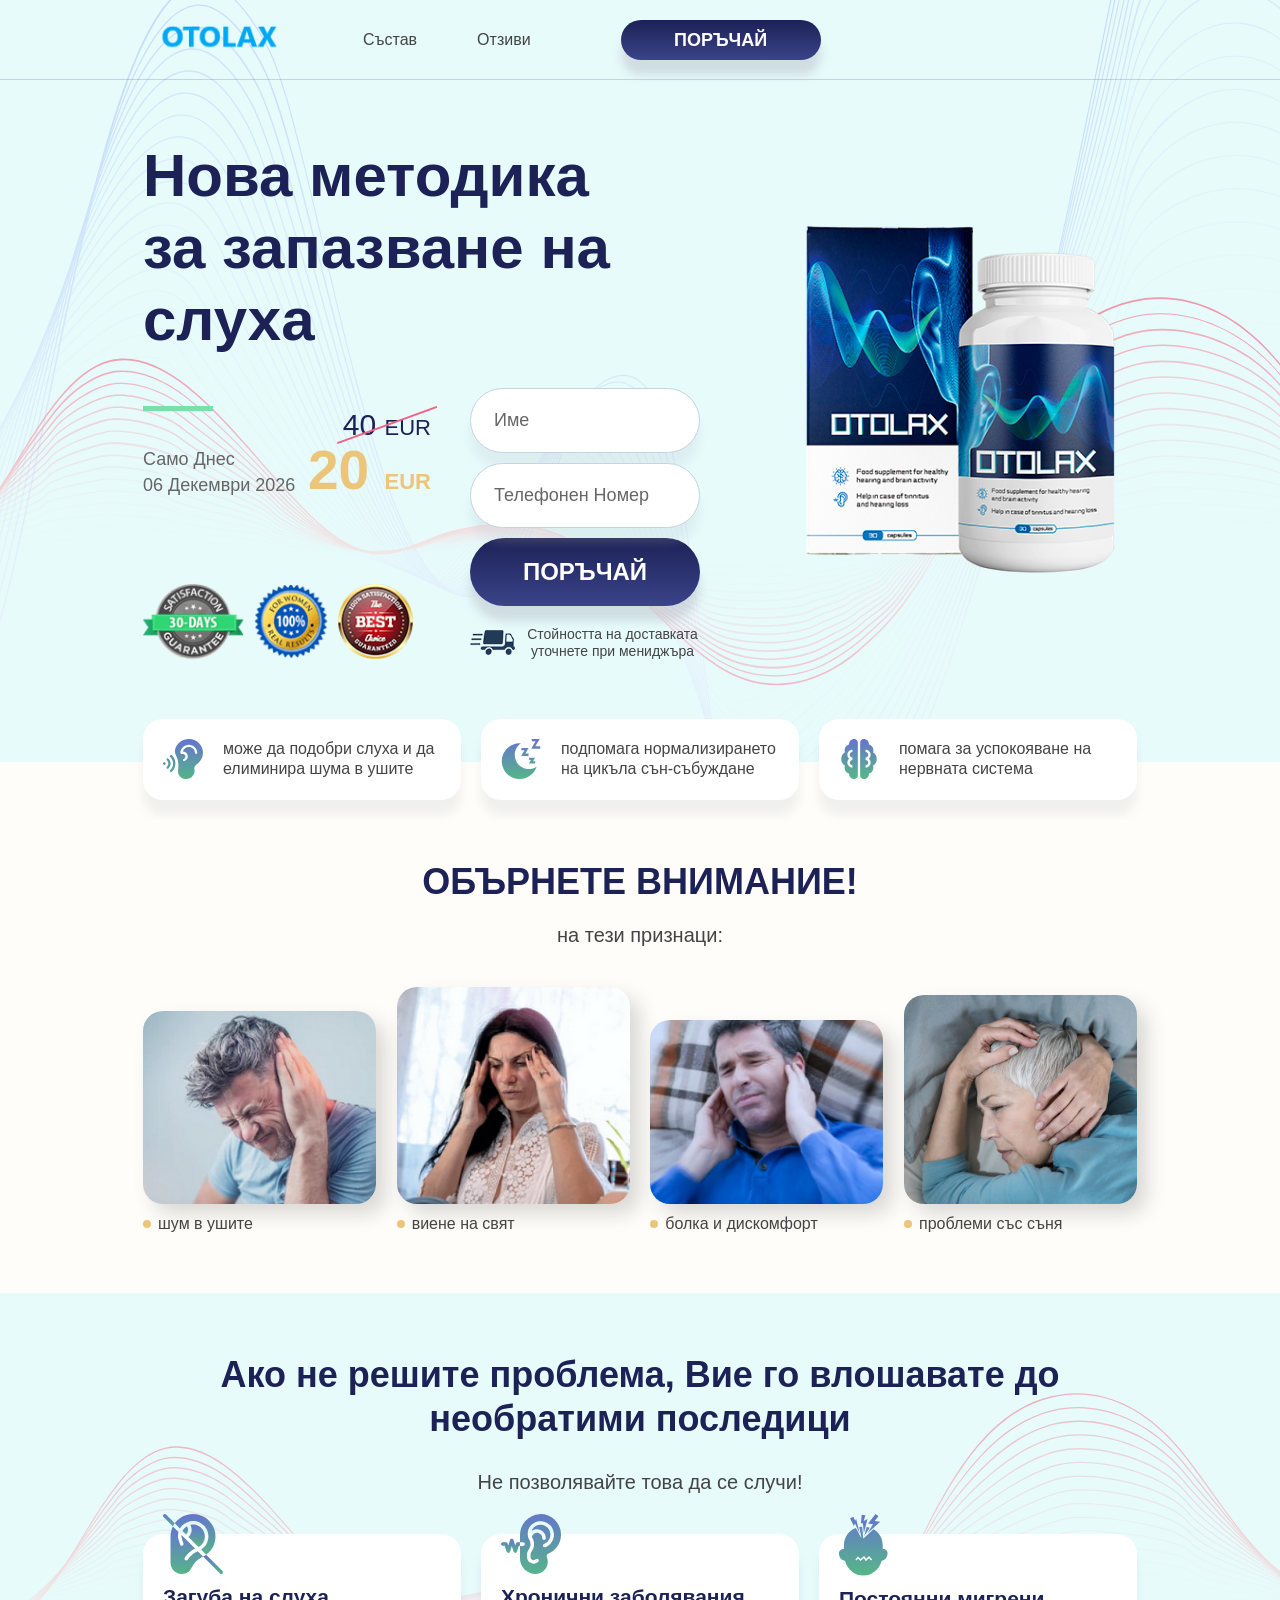
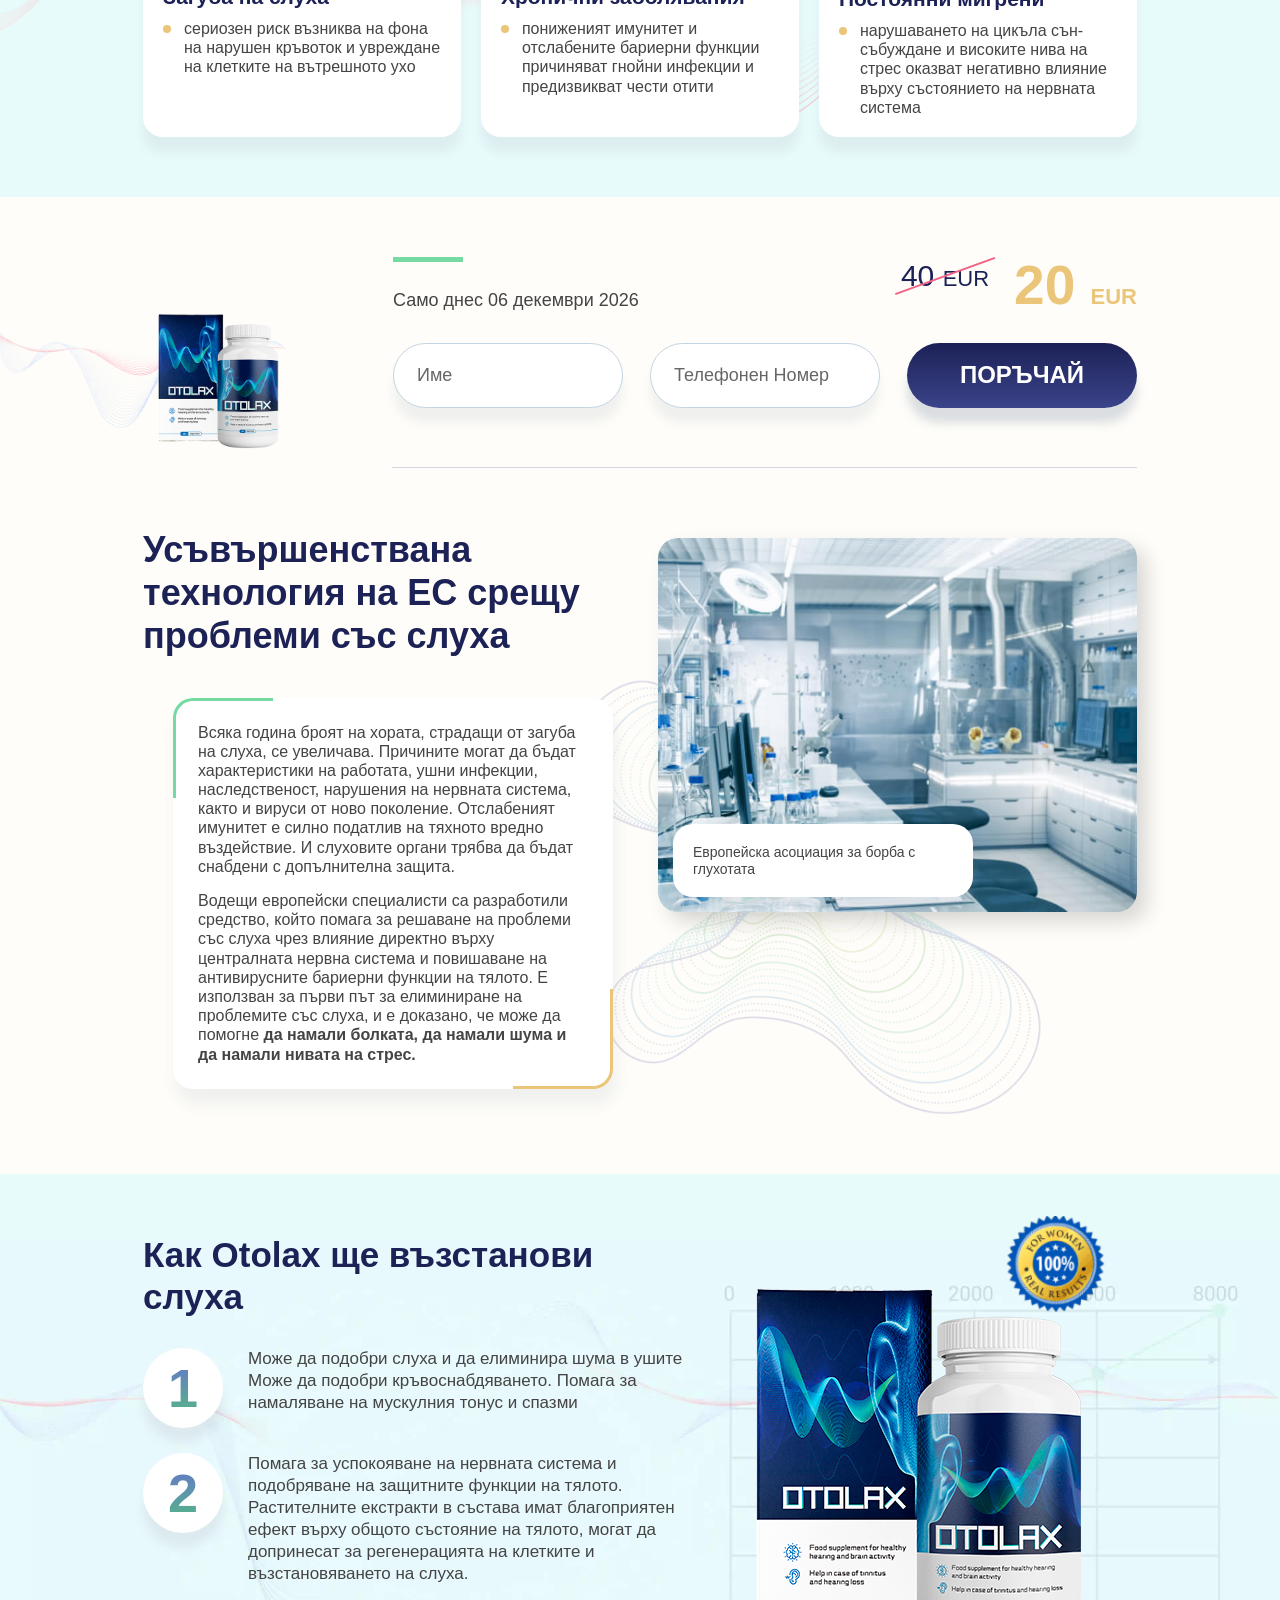
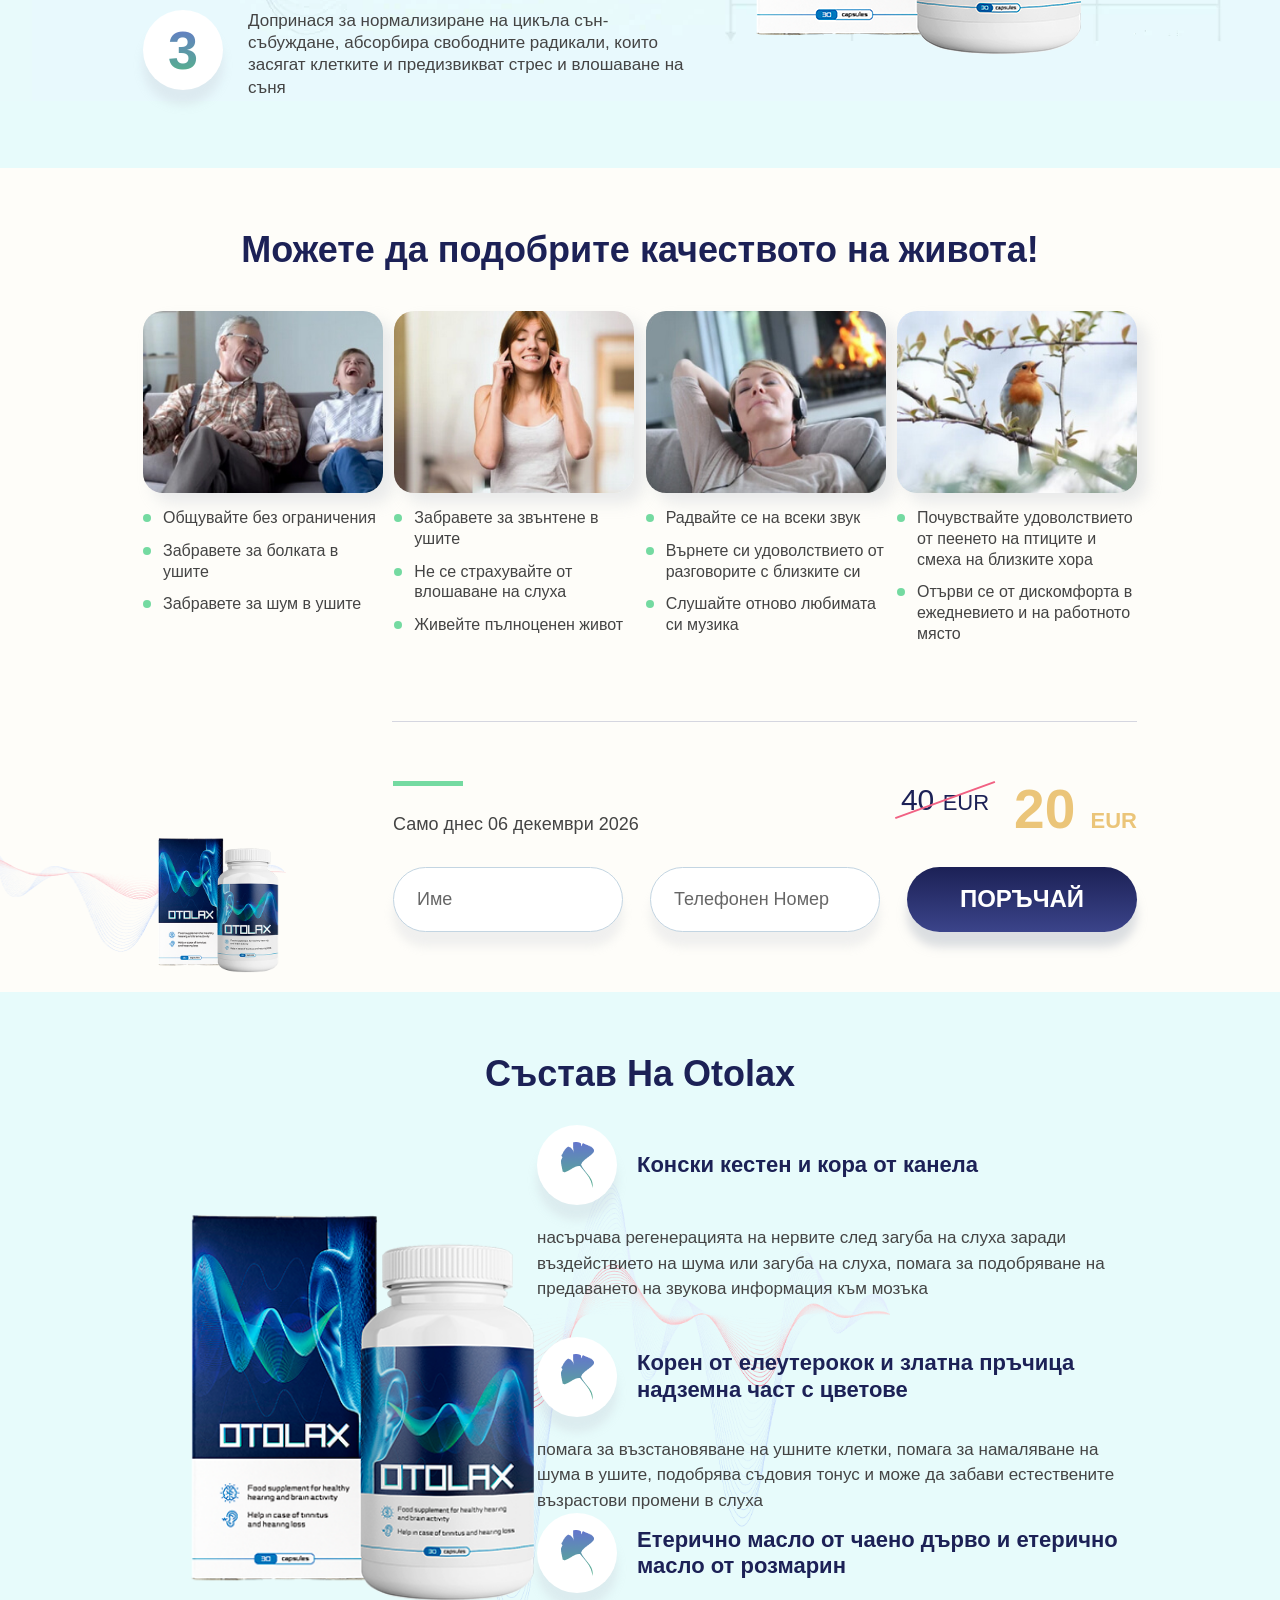
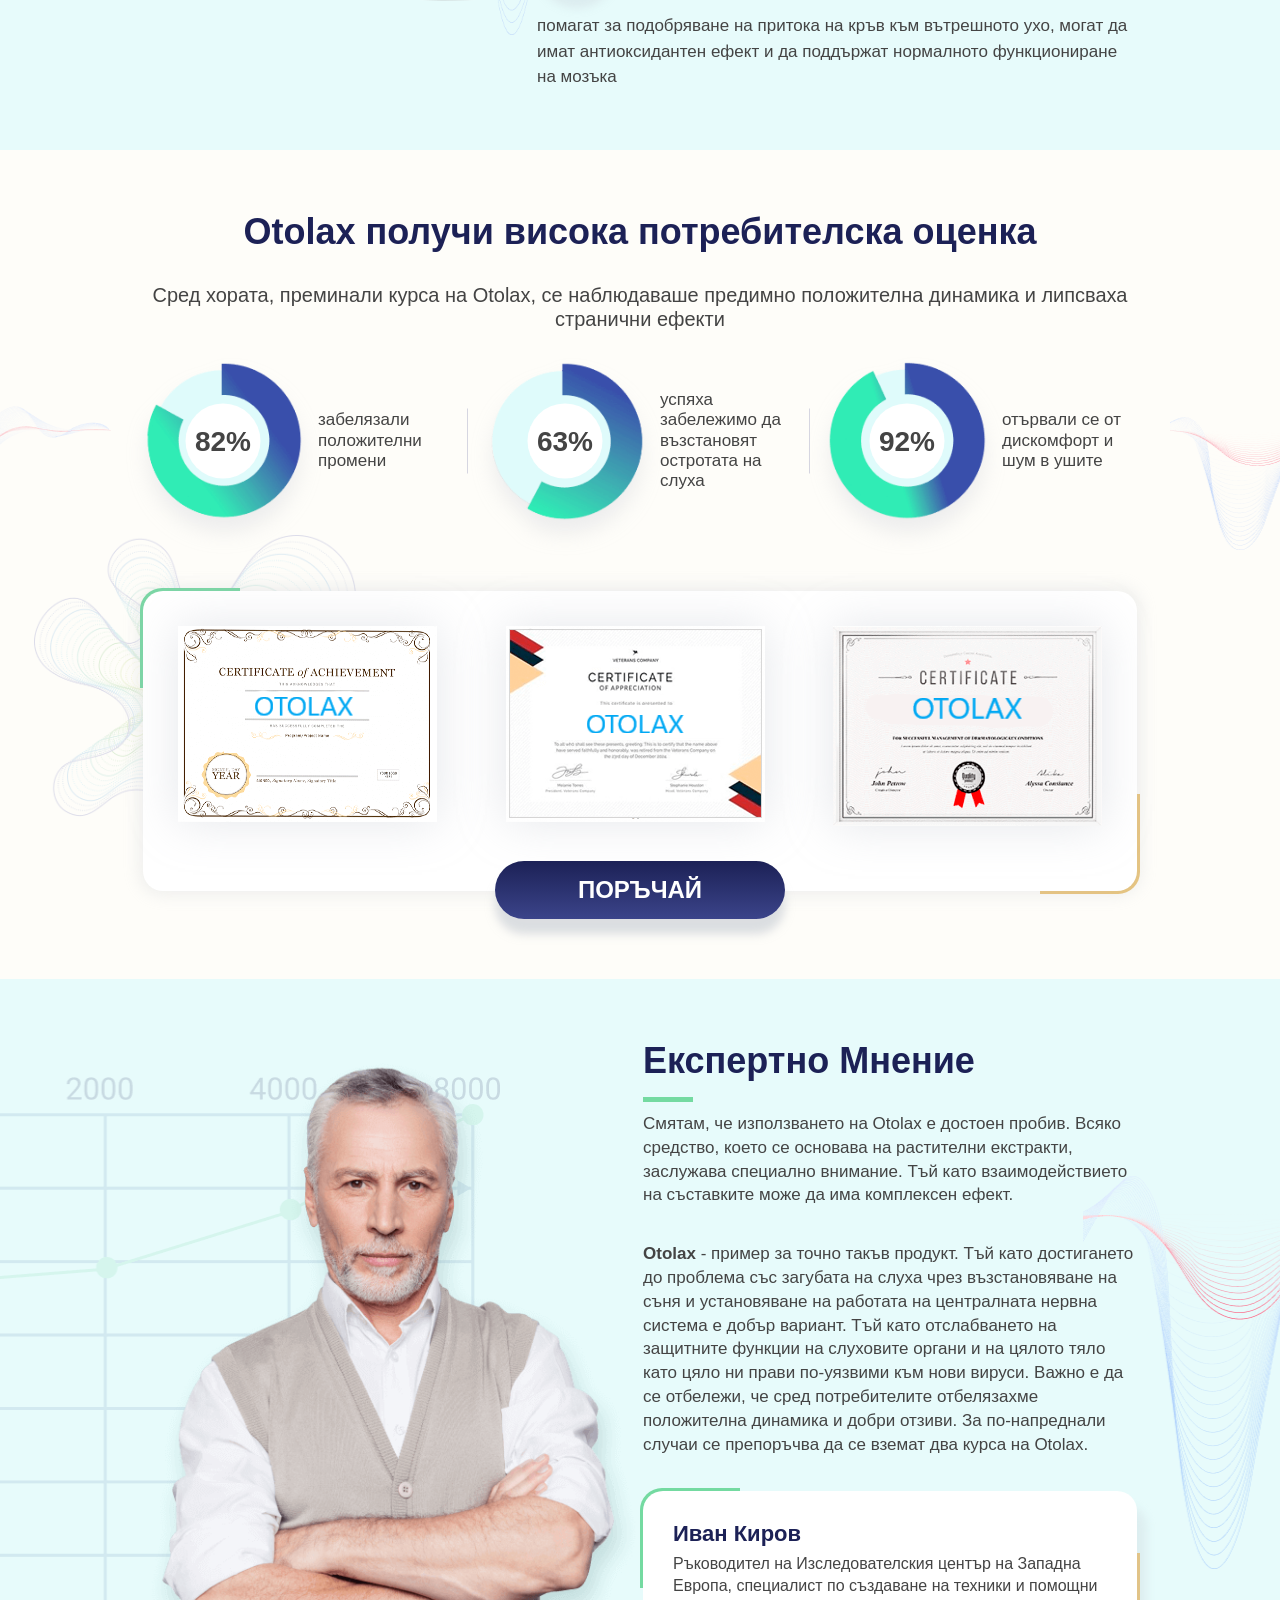
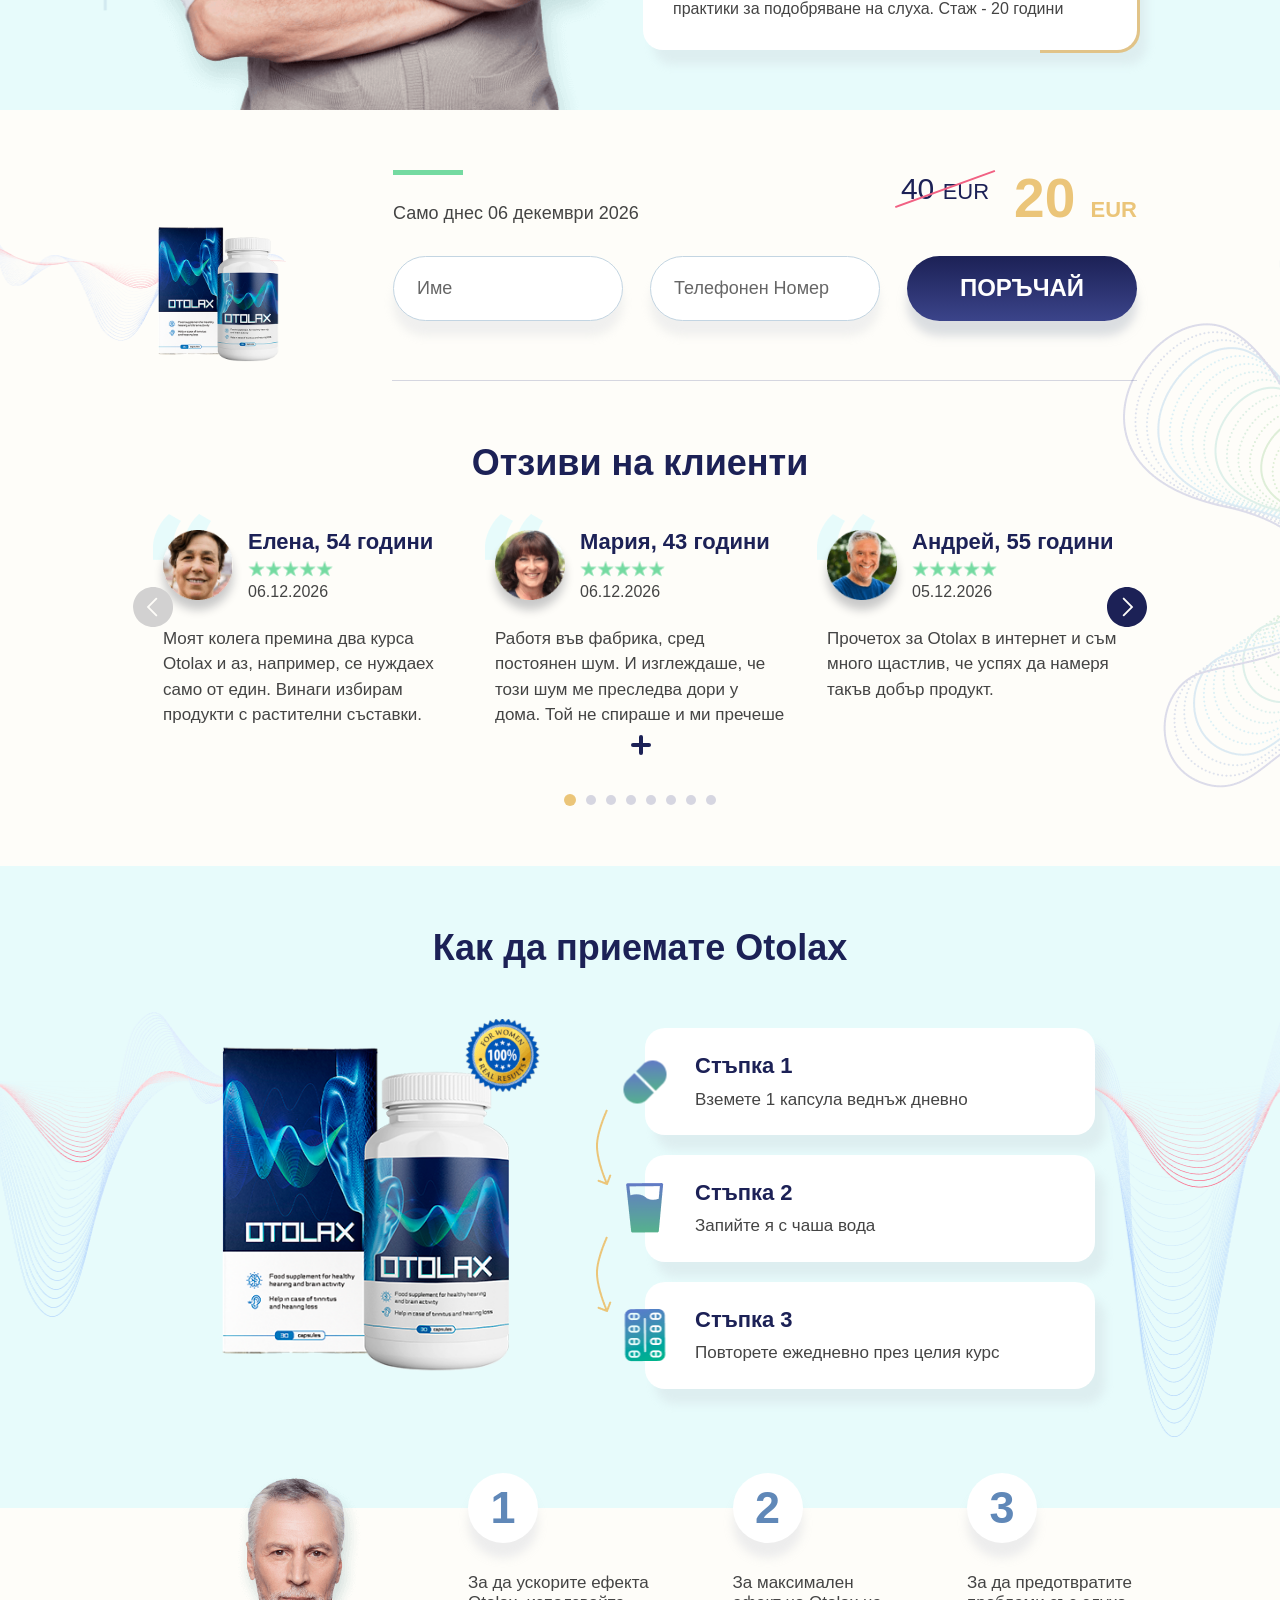
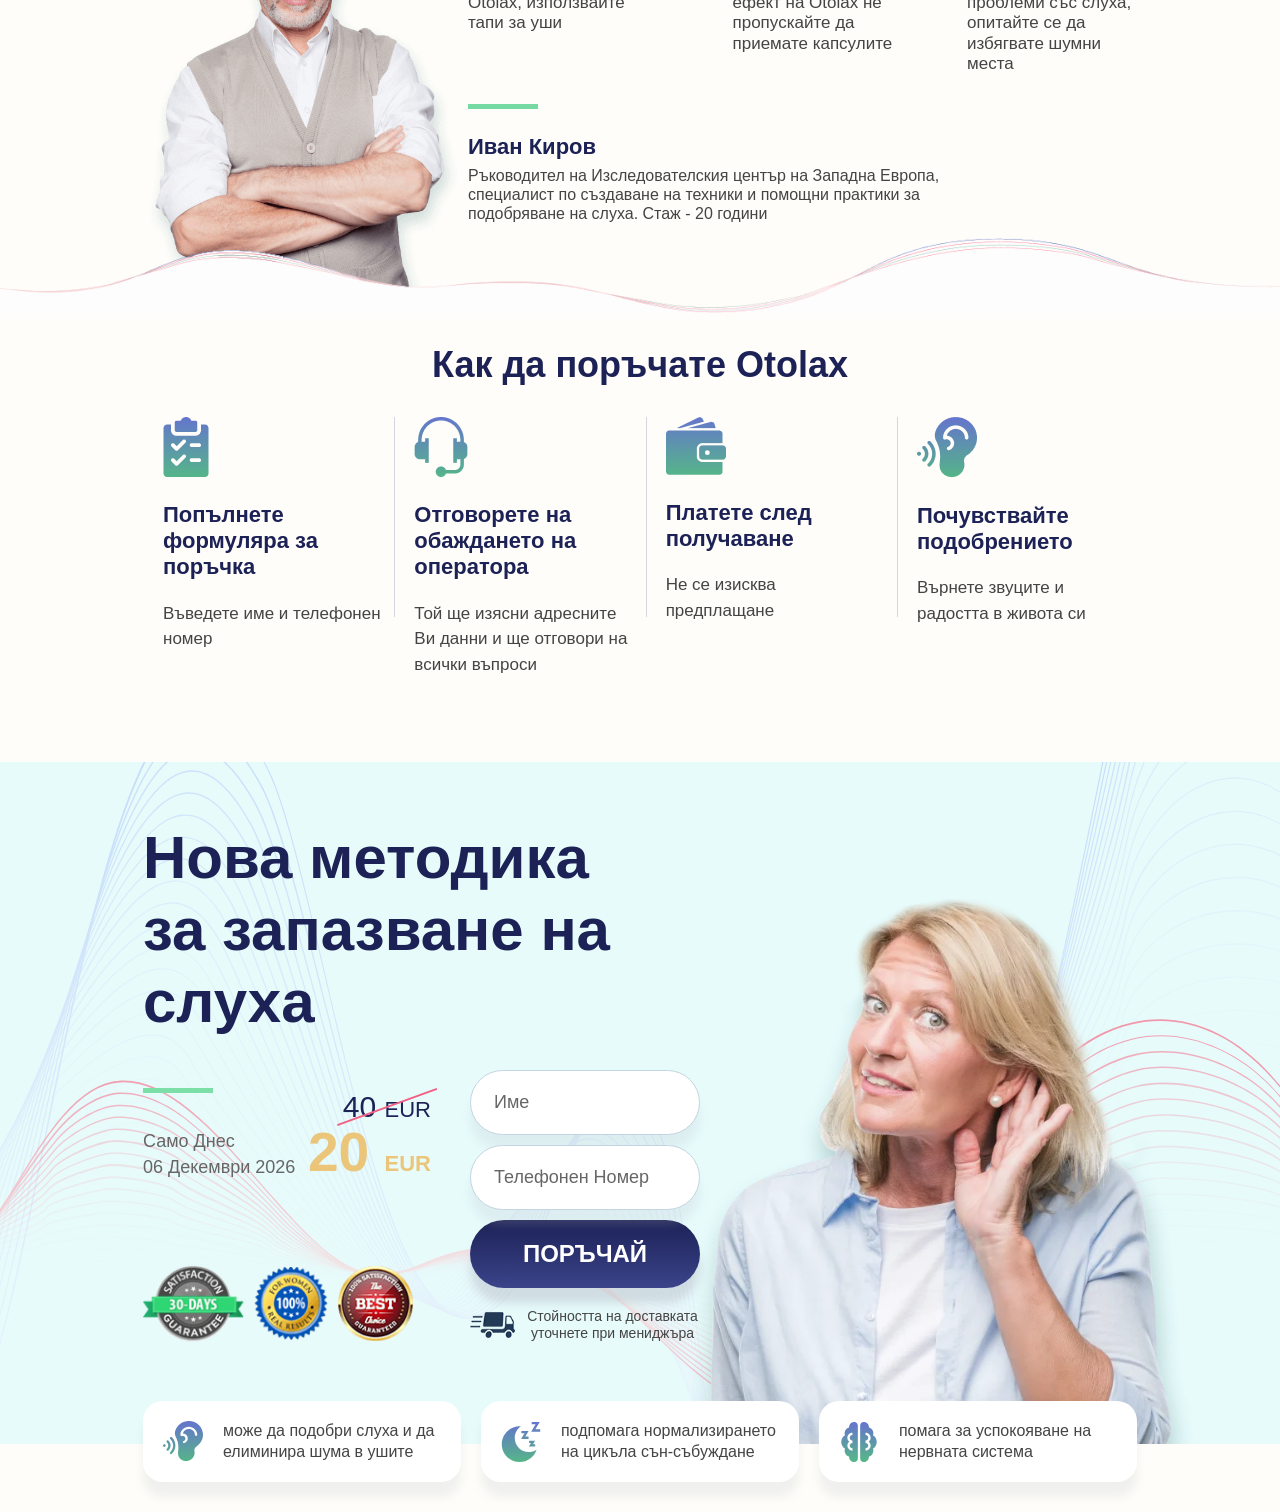
==== commit 22c600be: "Remove PHP block, add JS form handler for static hosting" ====
--- a/index.html
+++ b/index.html
@@ -1625,70 +1625,17 @@
 
 
 
-   <?php
-if (!function_exists('curl_version')) {
-    echo 'Curl is not installed';
-}
-
-if ($_SERVER["REQUEST_METHOD"]=="POST") {
-    // Required params
-    $token = 'YZA0ZJDLZWYTZDK4ZC00YMJJLWJJNJATODZKNGJJMTE2MZQ4';
-    $stream_code = 'rpwl8';
-
-    // Fields to send
-    $post_fields = [
-        'stream_code'   => $stream_code,    // required
-        'client'        => [
-            'phone'     => $_POST['phone'], // required
-            'name'      => $_POST['name'],
-            'surname'   => (empty($_POST['surname'])) ? null : $_POST['surname'],
-            'email'     => (empty($_POST['email'])) ? null : $_POST['email'],
-            'address'   => (empty($_POST['address'])) ? null : $_POST['address'],
-            'ip'        => (empty($_POST['ip'])) ? null : $_POST['ip'],
-            'country'   => (empty($_POST['country'])) ? null : $_POST['country'],
-            'city'      => (empty($_POST['city'])) ? null : $_POST['city'],
-            'postcode'  => (empty($_POST['postcode'])) ? null : $_POST['postcode'],
-        ],
-        'sub1'      => (empty($_POST['sub1'])) ? $_GET['sub1'] : $_POST['sub1'],
-        'sub2'      => (empty($_POST['sub2'])) ? $_GET['sub2'] : $_POST['sub2'],
-        'sub3'      => (empty($_POST['sub3'])) ? $_GET['sub3'] : $_POST['sub3'],
-        'sub4'      => (empty($_POST['sub4'])) ? $_GET['sub4'] : $_POST['sub4'],
-        'sub5'      => (empty($_POST['sub5'])) ? $_GET['sub5'] : $_POST['sub5'],
-    ];
-
-    $headers = [
-        'Content-Type: application/json',
-        'Authorization: Bearer ' . $token
-    ];
-
-    $ch = curl_init();
-    curl_setopt($ch, CURLOPT_URL,"https://affiliate-api.drcash.pro/v1/order");
-    curl_setopt($ch, CURLOPT_POST, true);
-    curl_setopt($ch, CURLOPT_POSTFIELDS, json_encode($post_fields));
-    curl_setopt($ch, CURLOPT_HTTPHEADER, $headers);
-    curl_setopt($ch, CURLOPT_HEADER, true);
-
-    curl_setopt($ch, CURLOPT_RETURNTRANSFER, true);
-
-    $response = curl_exec($ch);
-    $httpcode = curl_getinfo($ch, CURLINFO_HTTP_CODE);
-    $header_size = curl_getinfo($ch, CURLINFO_HEADER_SIZE);
-    $body = substr($response, $header_size);
-
-    curl_close ($ch);
-
-    if ($httpcode != 200) {
-        echo 'Error: ' . $httpcode;
-        echo '<br>';
-        echo $response;
-    }
-    if ($httpcode == 200) {
-        echo '<script language="javascript" type="text/javascript">
-            window.location.href = "./thanks";
-        </script>';
-    }
-}
-?>
+   <script>
+   // Handle form submission - redirect to thanks page
+   document.addEventListener('DOMContentLoaded', function() {
+     document.querySelectorAll('.orderForm').forEach(function(form) {
+       form.addEventListener('submit', function(e) {
+         e.preventDefault();
+         window.location.href = './thanks';
+       });
+     });
+   });
+   </script>
 
    
    
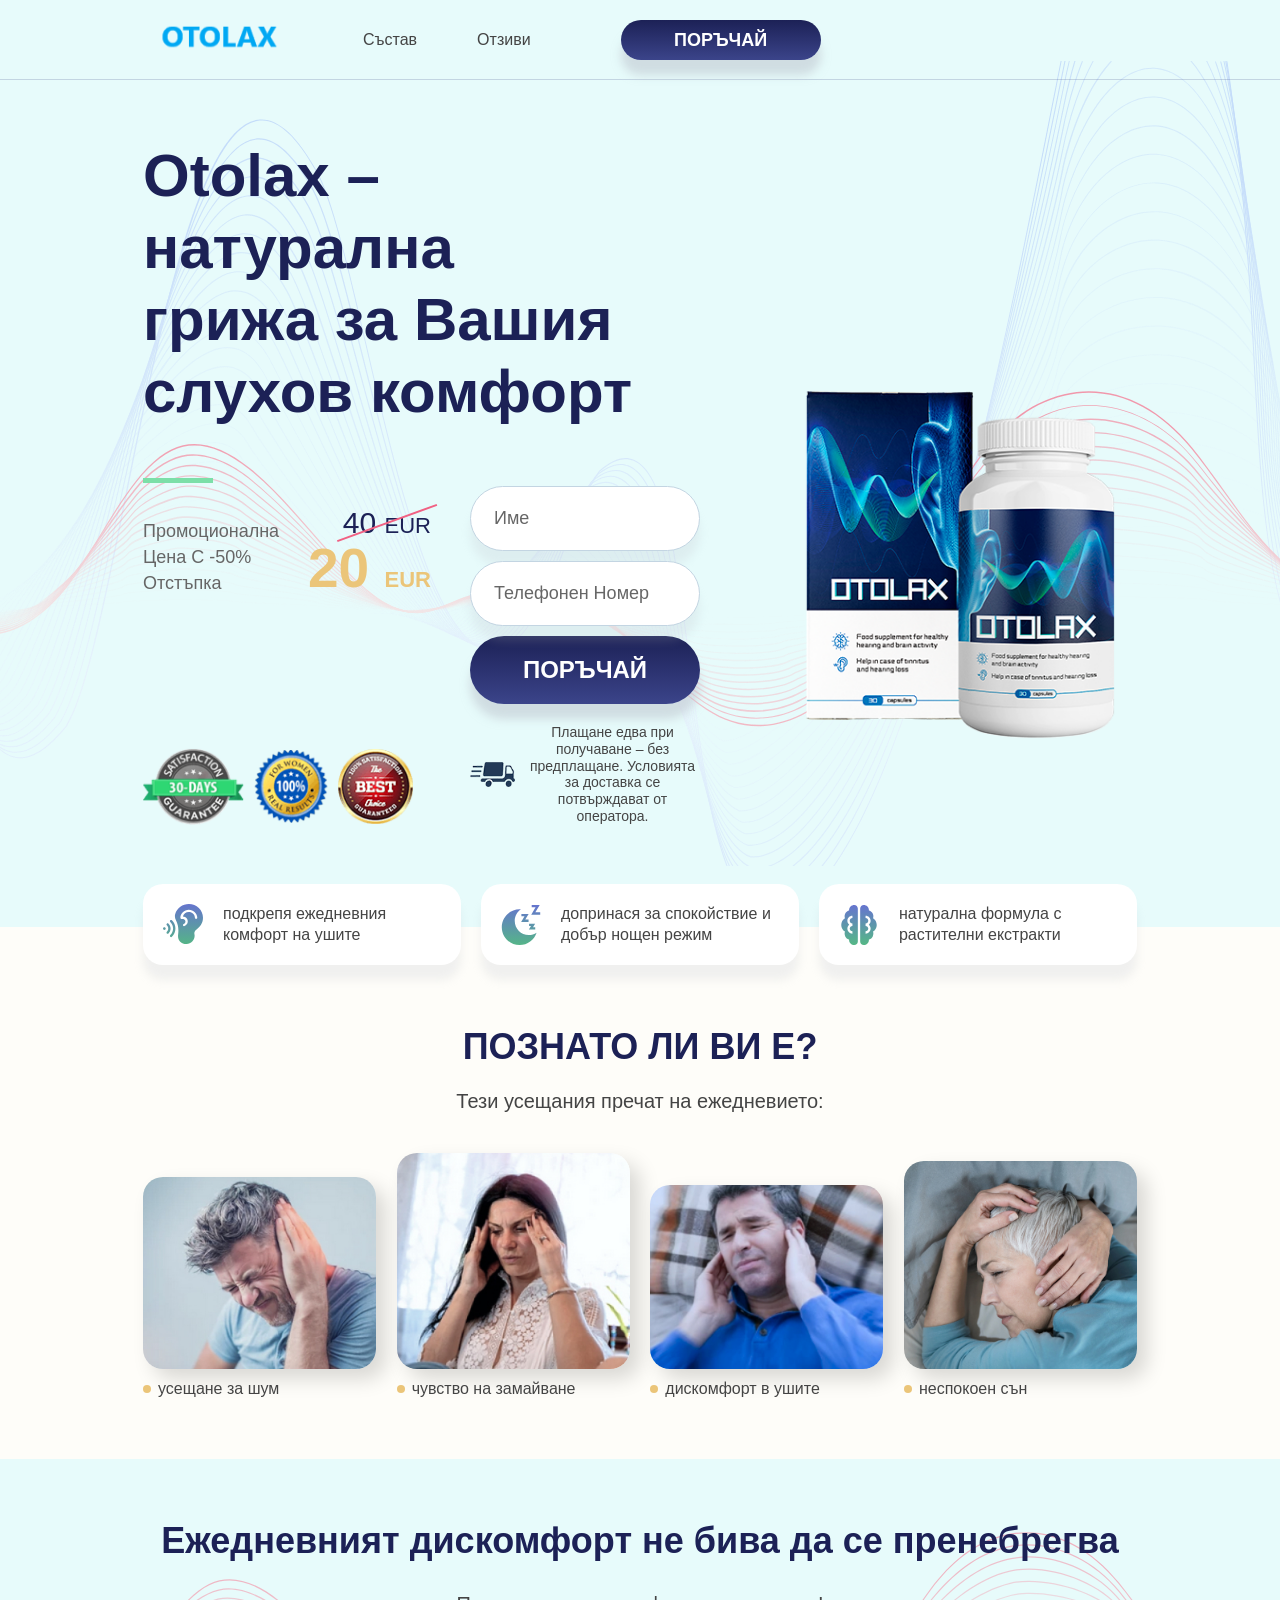
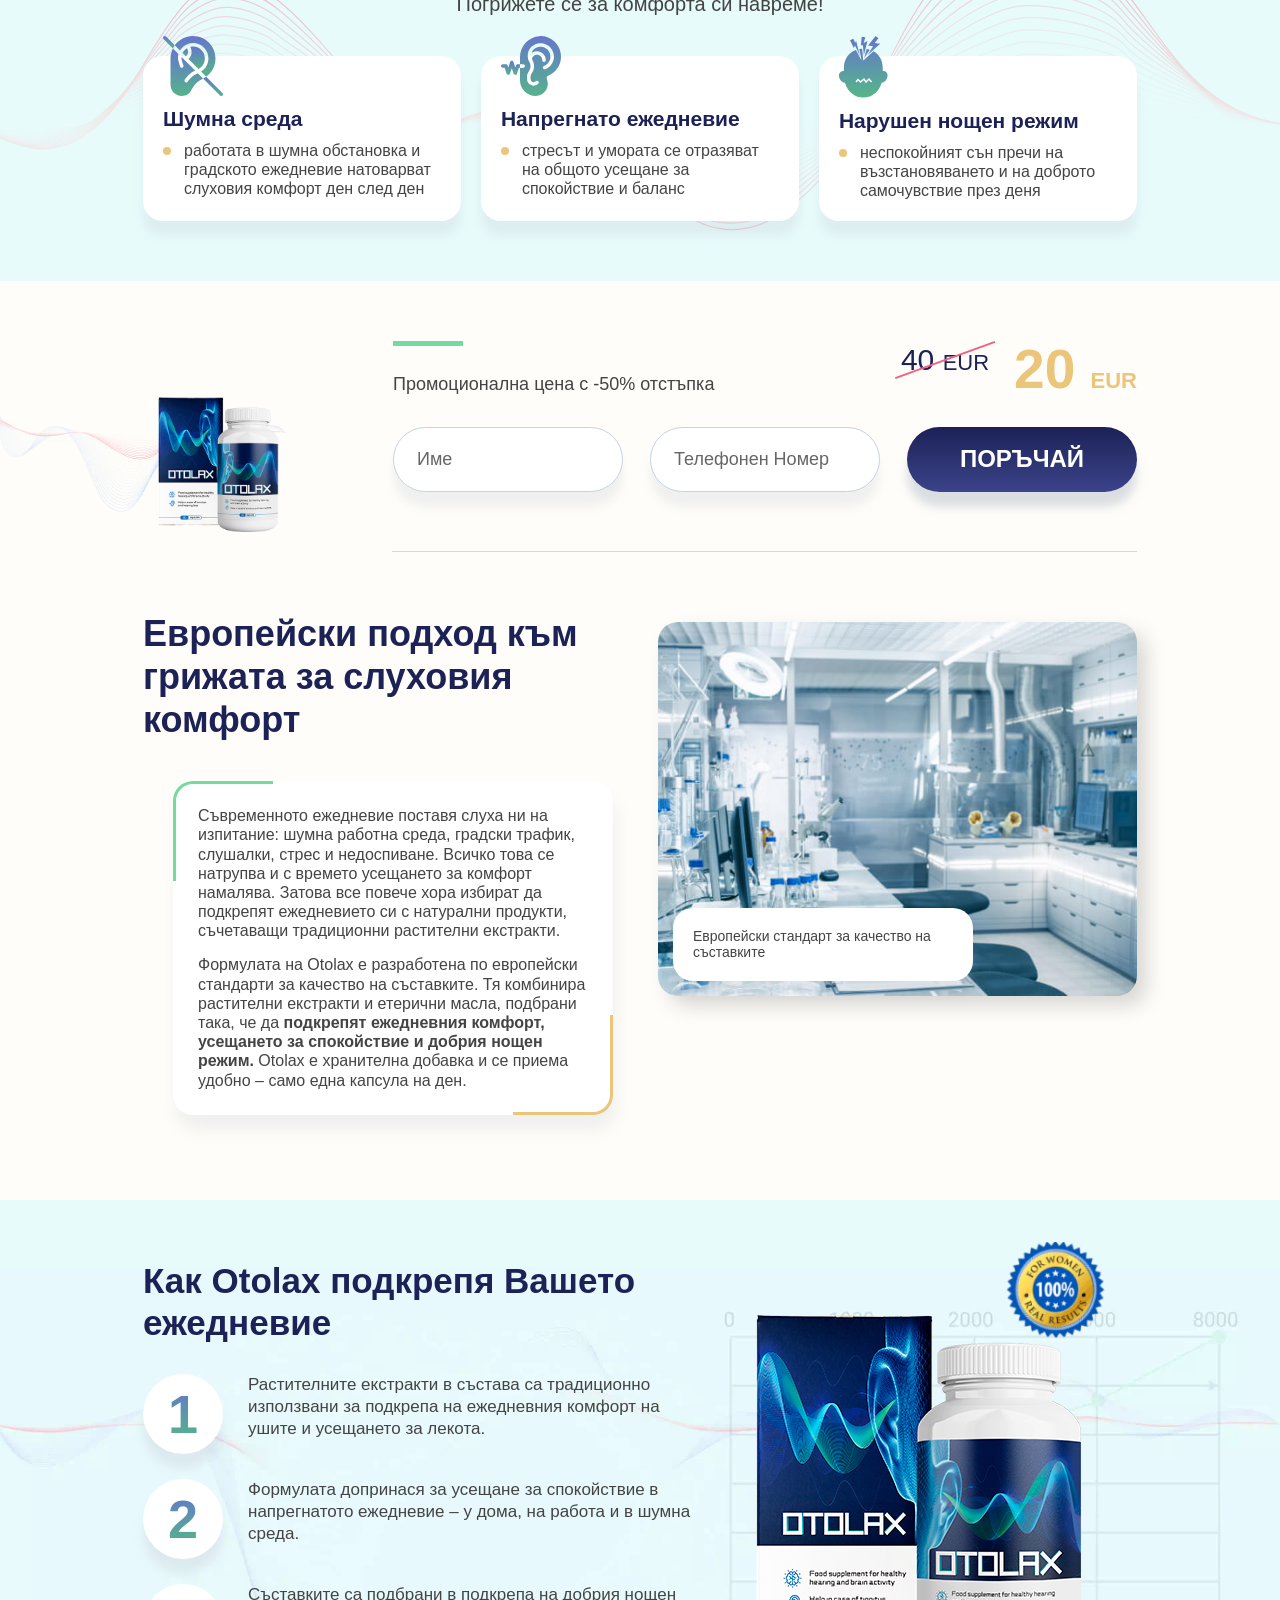
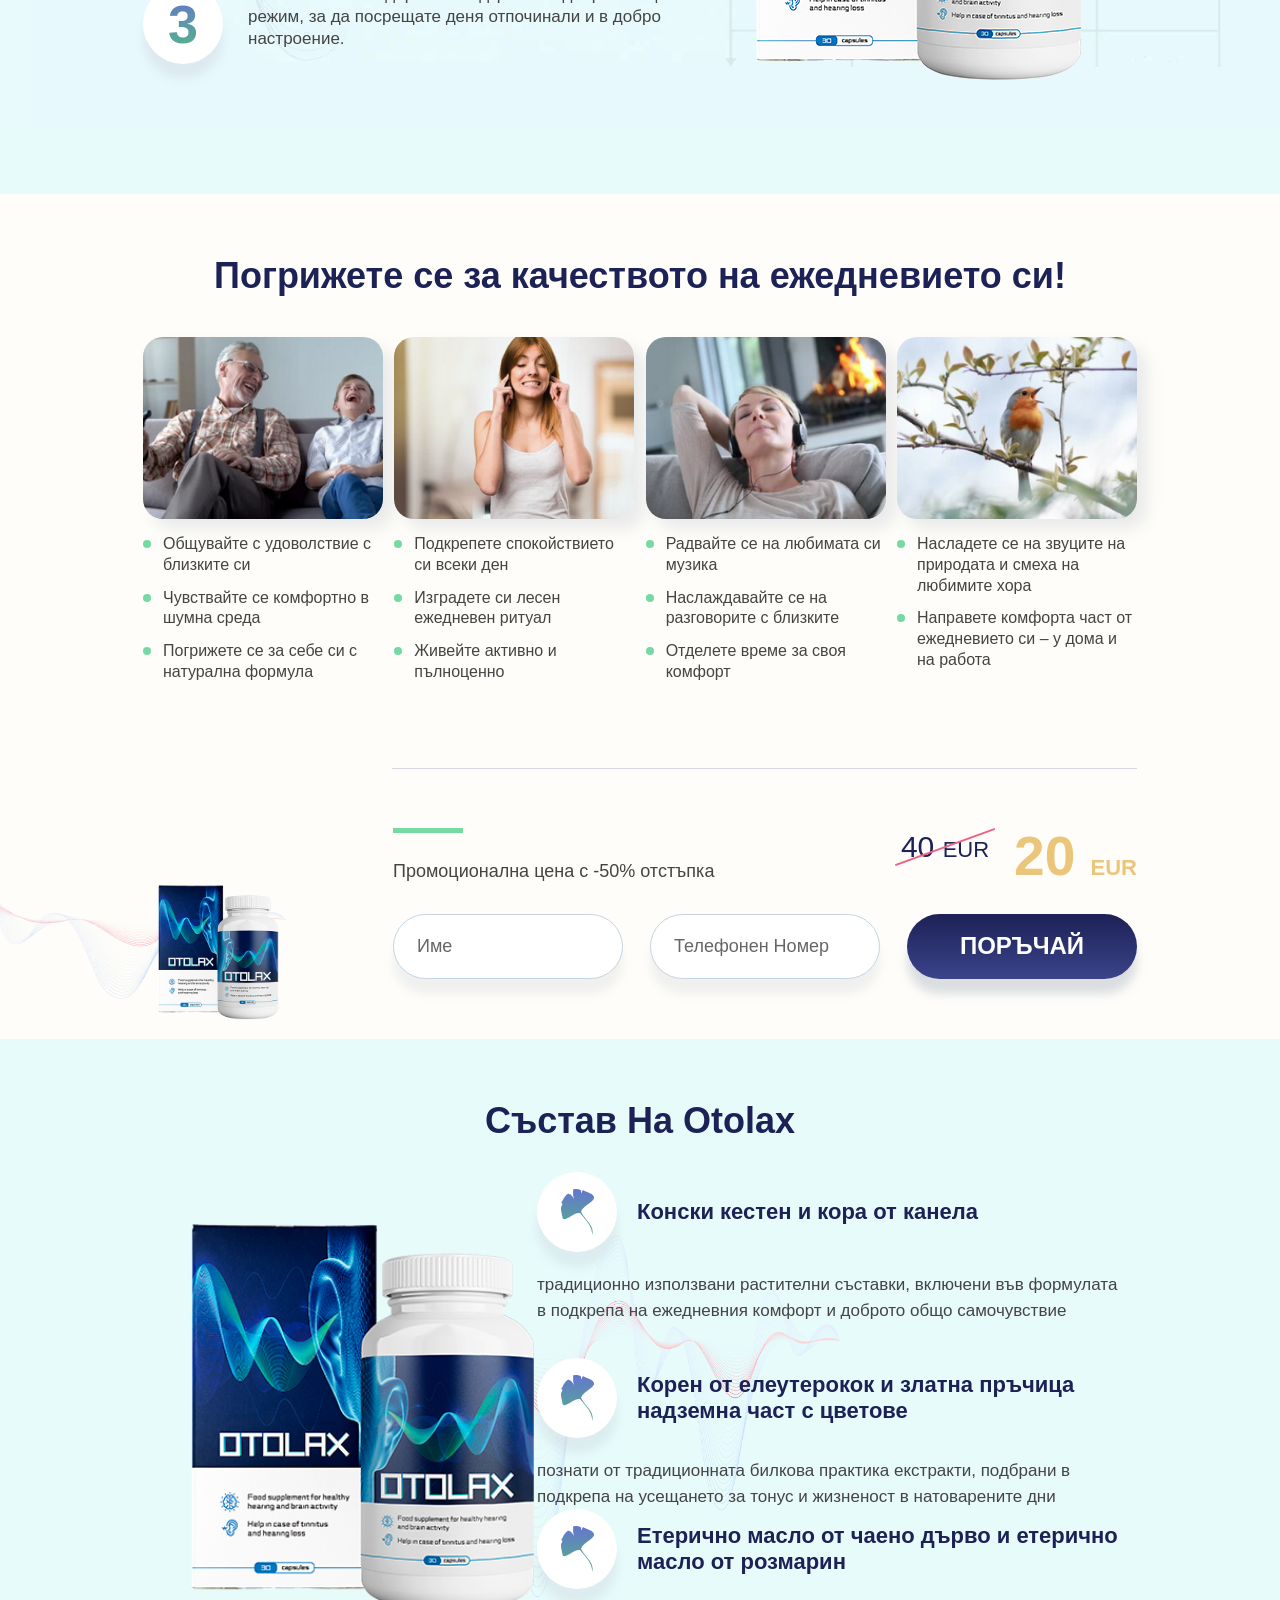
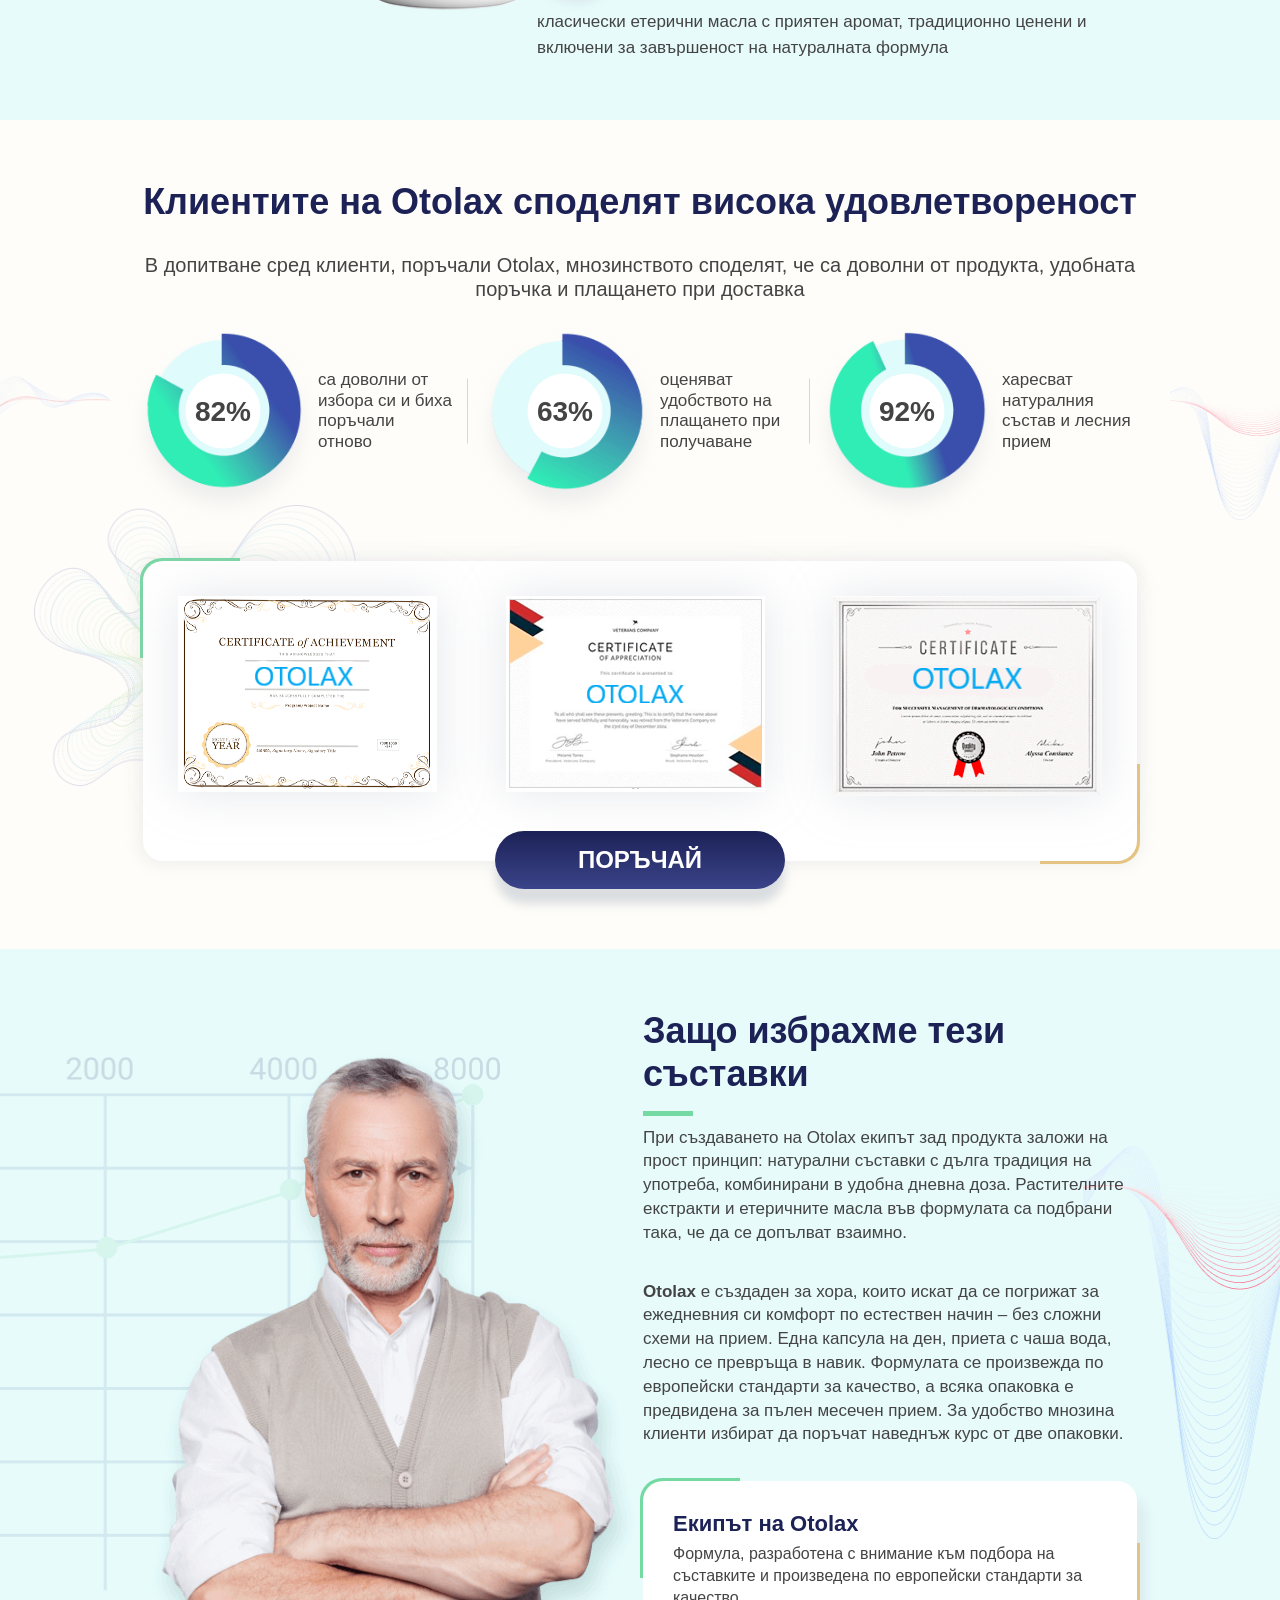
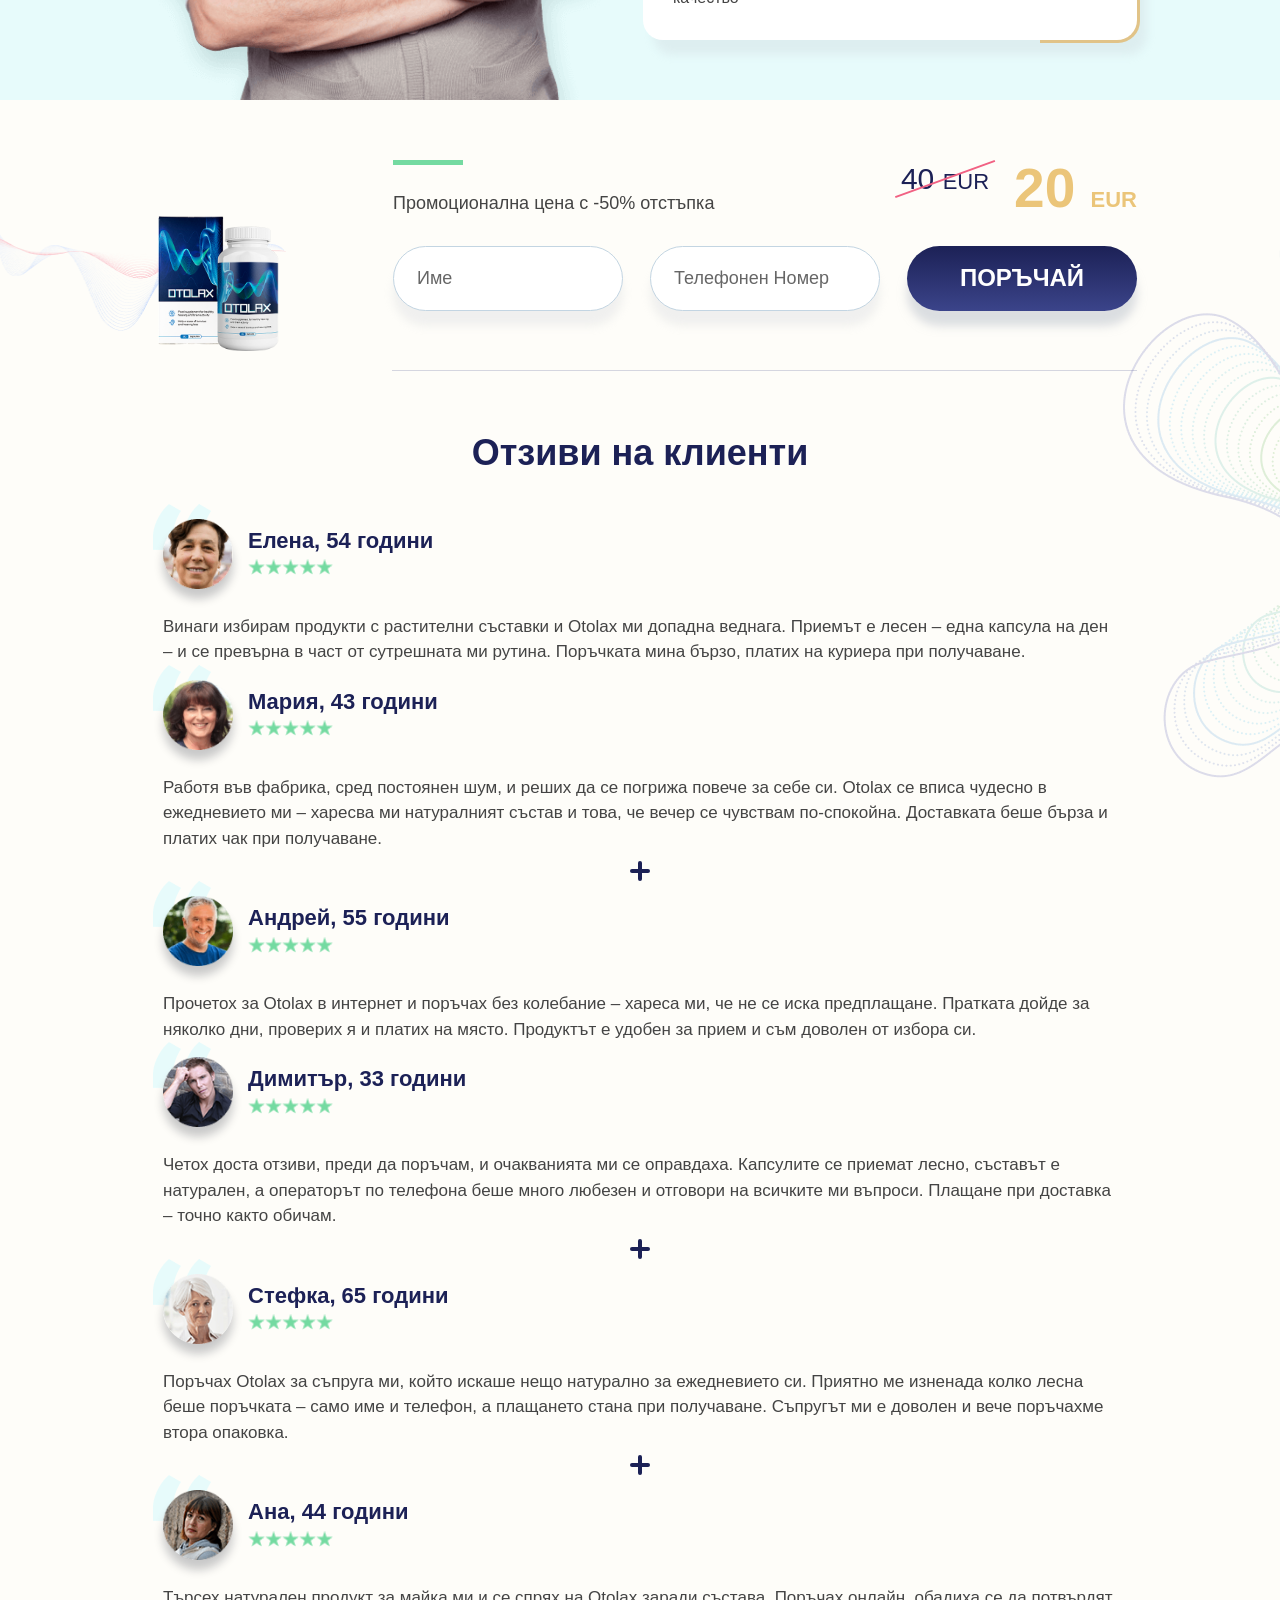
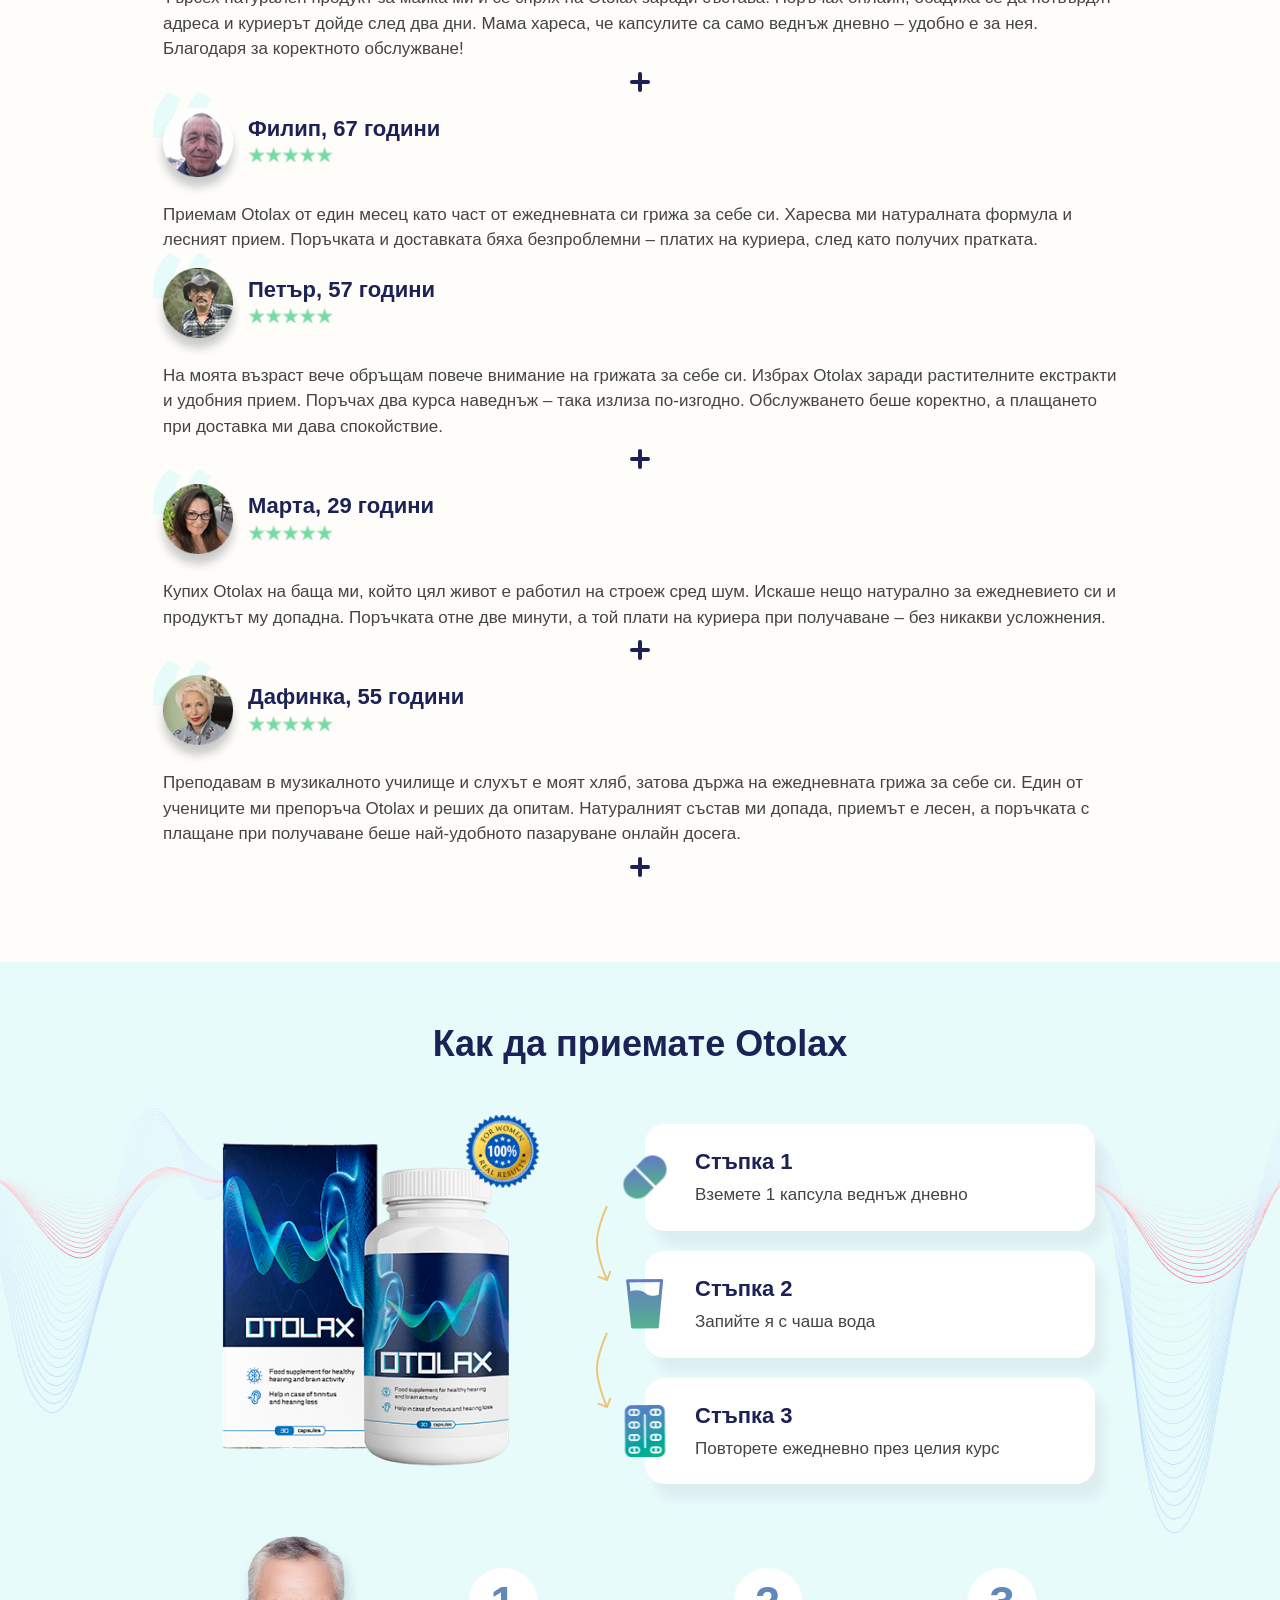
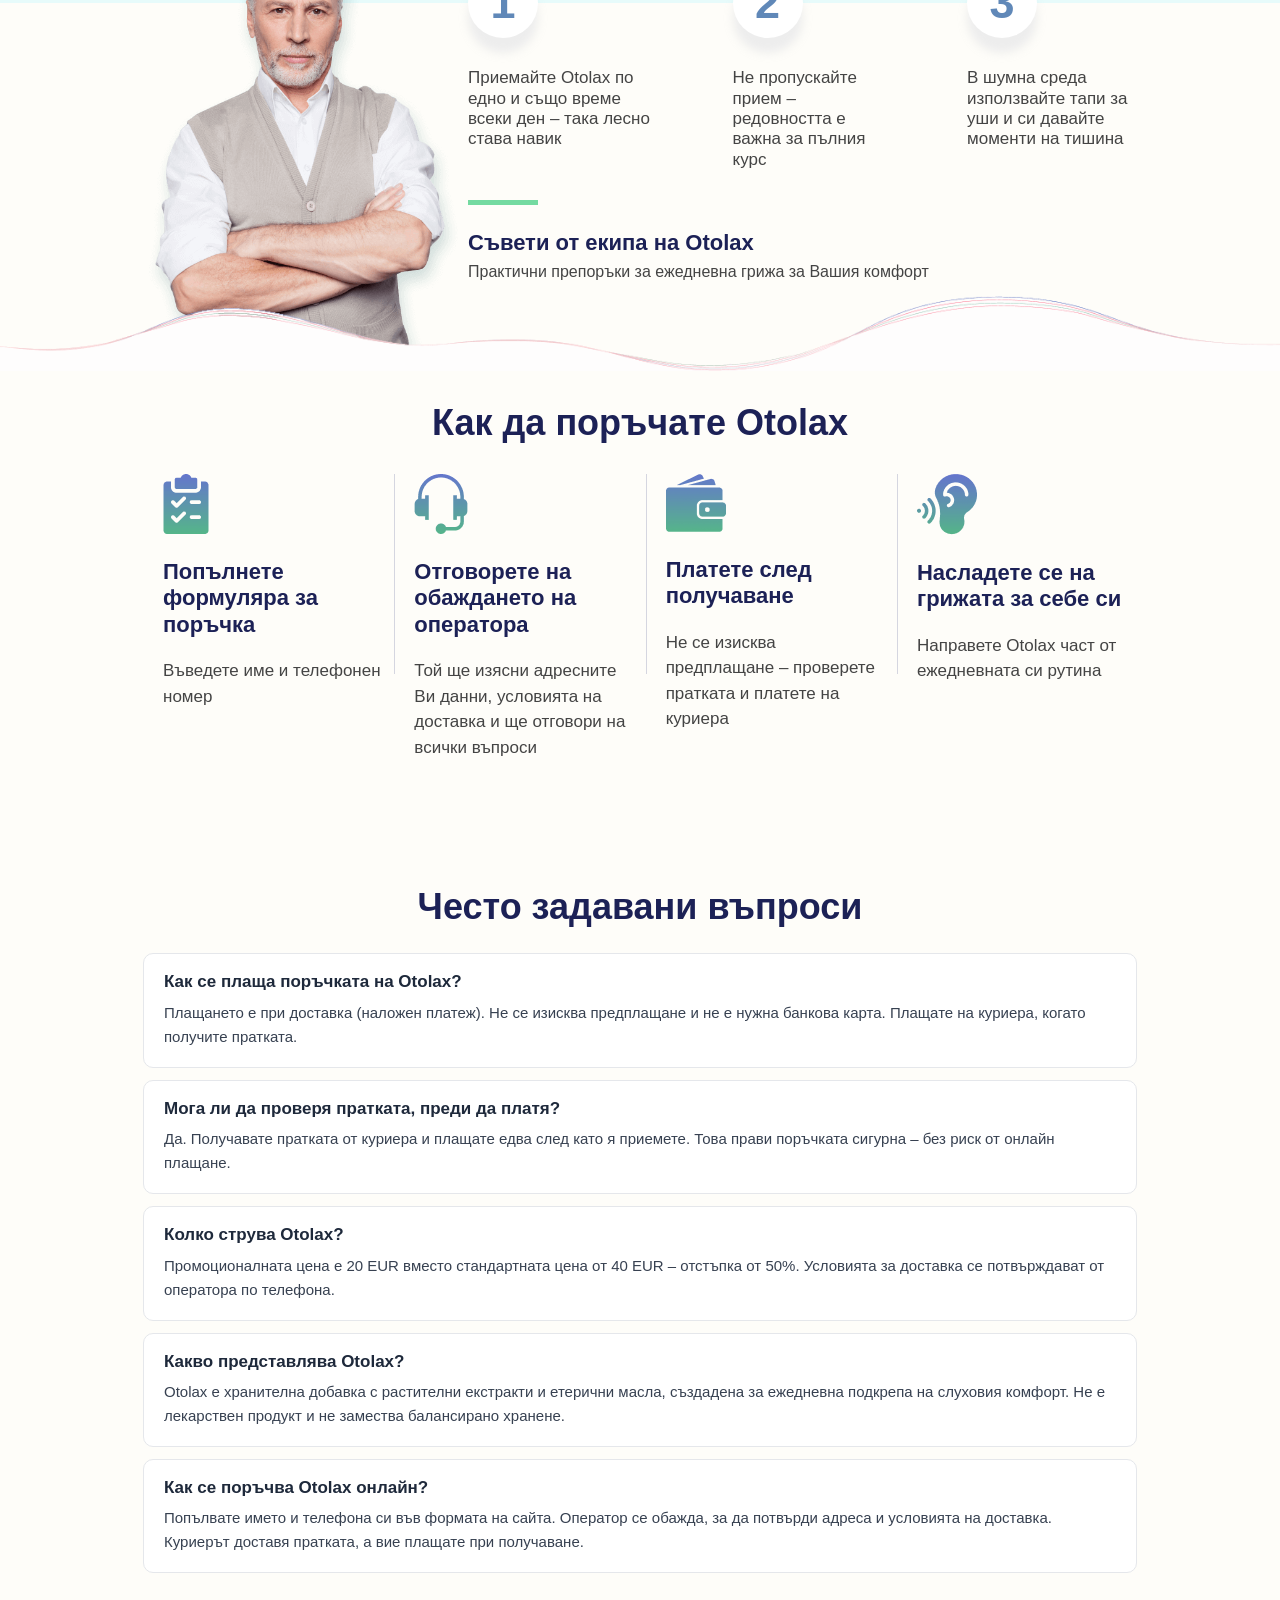
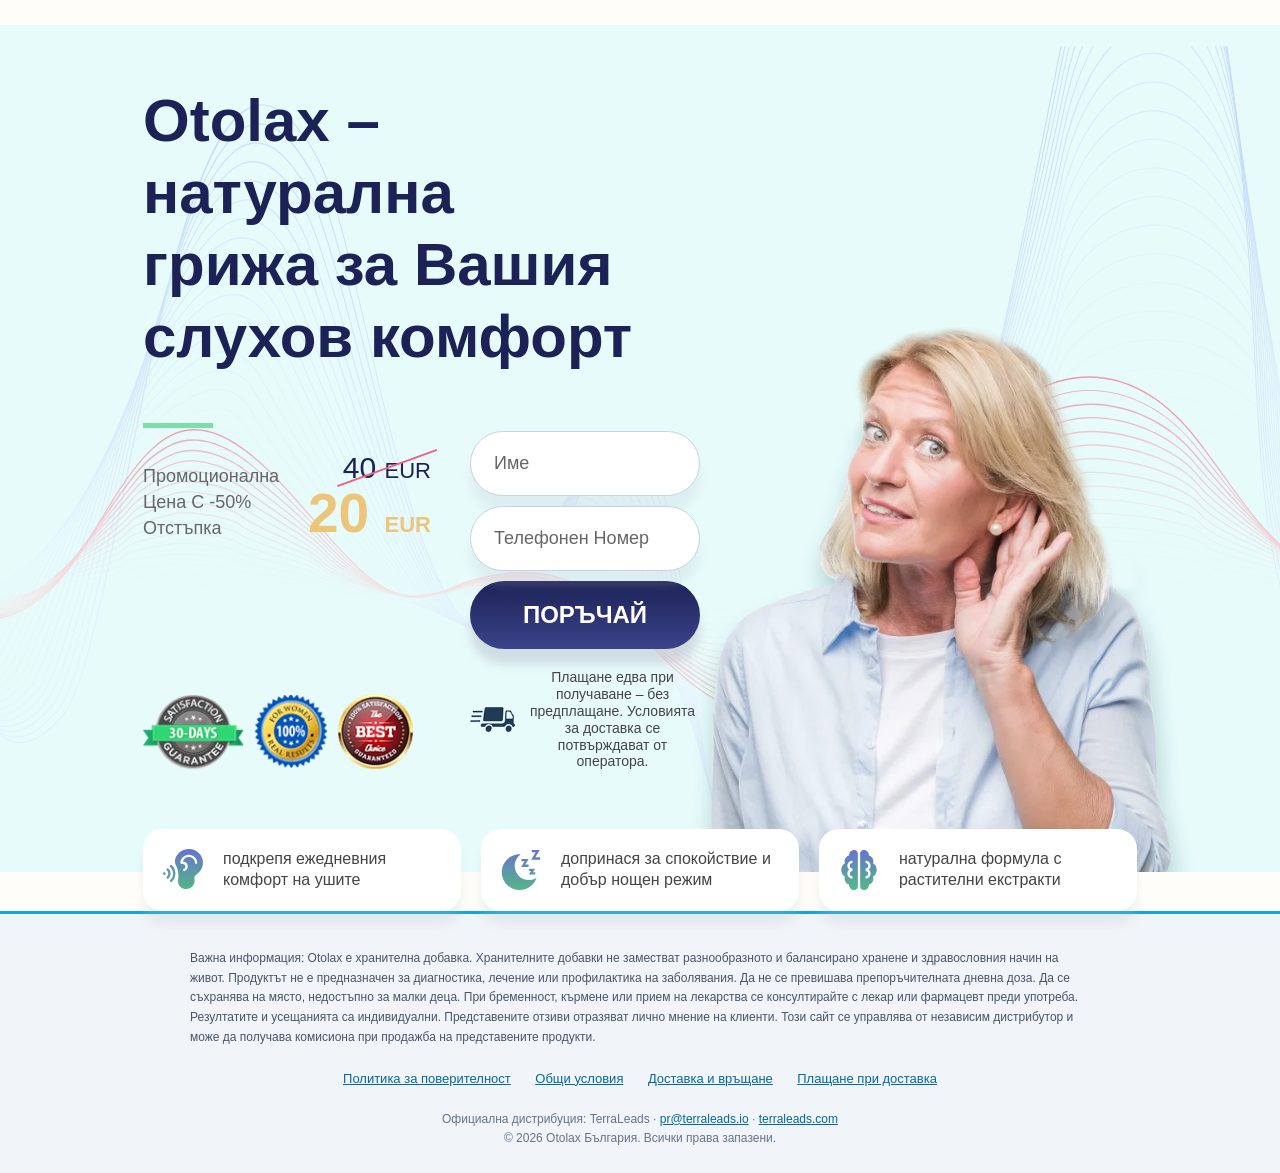
==== commit 22b9490c: "Update index.html" ====
--- a/index.html
+++ b/index.html
@@ -1,15 +1,159 @@
 <!DOCTYPE html>
-<html lang="bg" dir="ltr" class="  webp webp-alpha webp-animation webp-lossless">
+<html lang="bg-BG" dir="ltr" class="  webp webp-alpha webp-animation webp-lossless">
 
 <head>
   <meta charset="utf-8">
   <meta name="viewport" content="width=device-width, initial-scale=1.0">
   <meta http-equiv="X-UA-Compatible" content="ie=edge">
   <meta name="theme-color" content="#ffffff">
-  <title>Купете Otolax евтино. Цени, отзиви. Поръчайте Otolax сега!</title>
-
-<script src="https://cdnjs.cloudflare.com/ajax/libs/jquery/3.4.1/jquery.min.js"></script>
+
+  <!-- SEO BASE -->
+  <title>Otolax – Оригинален продукт | 20€ вместо 40€ | Плащане при доставка</title>
+  <meta name="description" content="Поръчайте оригинален Otolax за 20€ вместо 40€ (-50%). Натурална формула за ежедневен слухов комфорт. Плащане при доставка в цяла България – без предплащане.">
+  <meta name="keywords" content="otolax, otolax цена, otolax поръчка, otolax българия, otolax наложен платеж, капсули за ушен комфорт, добавка за слухов комфорт">
+  <meta name="robots" content="index, follow">
+  <link rel="canonical" href="https://otolax-bg.vercel.app/">
+
+  <!-- OPEN GRAPH -->
+  <meta property="og:type" content="website">
+  <meta property="og:title" content="Otolax – 20€ вместо 40€ | Плащане при доставка">
+  <meta property="og:description" content="Натурална формула за ежедневен слухов комфорт. Поръчайте онлайн, платете едва при получаване.">
+  <meta property="og:url" content="https://otolax-bg.vercel.app/">
+  <meta property="og:image" content="https://otolax-bg.vercel.app/assets/images/pack.png">
+  <meta property="og:locale" content="bg_BG">
+  <meta property="og:site_name" content="Otolax България">
+
+  <!-- TWITTER CARD -->
+  <meta name="twitter:card" content="summary_large_image">
+  <meta name="twitter:title" content="Otolax – 20€ вместо 40€ | Плащане при доставка">
+  <meta name="twitter:description" content="Натурална формула за ежедневен слухов комфорт. Плащане при получаване в цяла България.">
+  <meta name="twitter:image" content="https://otolax-bg.vercel.app/assets/images/pack.png">
+
+  <!-- PERFORMANCE -->
+  <link rel="preconnect" href="https://fonts.googleapis.com" crossorigin>
+  <link rel="dns-prefetch" href="https://fonts.googleapis.com">
+  <link rel="icon" type="image/png" href="assets/images/logo.png">
+  <link rel="apple-touch-icon" href="assets/images/logo.png">
+
   <link rel="stylesheet" href="assets/css/style.min.css">
+
+  <!-- SCHEMA MARKUP @graph -->
+  <script type="application/ld+json">
+  {
+    "@context": "https://schema.org",
+    "@graph": [
+      {
+        "@type": "Organization",
+        "@id": "https://otolax-bg.vercel.app/#organization",
+        "name": "Otolax България – Официален дистрибутор",
+        "url": "https://otolax-bg.vercel.app/",
+        "logo": "https://otolax-bg.vercel.app/assets/images/logo.png",
+        "email": "pr@terraleads.io"
+      },
+      {
+        "@type": "WebSite",
+        "@id": "https://otolax-bg.vercel.app/#website",
+        "url": "https://otolax-bg.vercel.app/",
+        "name": "Otolax България",
+        "inLanguage": "bg-BG",
+        "publisher": { "@id": "https://otolax-bg.vercel.app/#organization" }
+      },
+      {
+        "@type": "BreadcrumbList",
+        "@id": "https://otolax-bg.vercel.app/#breadcrumb",
+        "itemListElement": [
+          { "@type": "ListItem", "position": 1, "name": "Начало", "item": "https://otolax-bg.vercel.app/" },
+          { "@type": "ListItem", "position": 2, "name": "Otolax", "item": "https://otolax-bg.vercel.app/#composition" }
+        ]
+      },
+      {
+        "@type": "Product",
+        "@id": "https://otolax-bg.vercel.app/#product",
+        "name": "Otolax",
+        "image": "https://otolax-bg.vercel.app/assets/images/pack.png",
+        "description": "Хранителна добавка с растителни екстракти и етерични масла за ежедневна подкрепа на слуховия комфорт. Плащане при доставка в цяла България.",
+        "brand": { "@type": "Brand", "name": "Otolax" },
+        "aggregateRating": {
+          "@type": "AggregateRating",
+          "ratingValue": "4.8",
+          "reviewCount": "10",
+          "bestRating": "5",
+          "worstRating": "1"
+        },
+        "review": [
+          {
+            "@type": "Review",
+            "author": { "@type": "Person", "name": "Мария" },
+            "reviewRating": { "@type": "Rating", "ratingValue": "5", "bestRating": "5" },
+            "reviewBody": "Поръчката беше лесна, куриерът дойде бързо и платих едва при получаване. Продуктът е част от ежедневието ми и съм доволна от избора си."
+          },
+          {
+            "@type": "Review",
+            "author": { "@type": "Person", "name": "Димитър" },
+            "reviewRating": { "@type": "Rating", "ratingValue": "5", "bestRating": "5" },
+            "reviewBody": "Хареса ми, че няма предплащане – проверих пратката и чак тогава платих. Капсулите се приемат лесно и съставът е натурален."
+          }
+        ],
+        "offers": {
+          "@type": "Offer",
+          "url": "https://otolax-bg.vercel.app/",
+          "priceCurrency": "EUR",
+          "price": "20",
+          "availability": "https://schema.org/InStock",
+          "itemCondition": "https://schema.org/NewCondition",
+          "seller": { "@id": "https://otolax-bg.vercel.app/#organization" }
+        }
+      },
+      {
+        "@type": "FAQPage",
+        "@id": "https://otolax-bg.vercel.app/#faq",
+        "mainEntity": [
+          {
+            "@type": "Question",
+            "name": "Как се плаща поръчката на Otolax?",
+            "acceptedAnswer": {
+              "@type": "Answer",
+              "text": "Плащането е при доставка (наложен платеж). Не се изисква предплащане и не е нужна банкова карта. Плащате на куриера, когато получите пратката."
+            }
+          },
+          {
+            "@type": "Question",
+            "name": "Мога ли да проверя пратката, преди да платя?",
+            "acceptedAnswer": {
+              "@type": "Answer",
+              "text": "Да. Получавате пратката от куриера и плащате едва след като я приемете. Това прави поръчката сигурна – без риск от онлайн плащане."
+            }
+          },
+          {
+            "@type": "Question",
+            "name": "Колко струва Otolax?",
+            "acceptedAnswer": {
+              "@type": "Answer",
+              "text": "Промоционалната цена е 20 EUR вместо стандартната цена от 40 EUR – отстъпка от 50%. Условията за доставка се потвърждават от оператора по телефона."
+            }
+          },
+          {
+            "@type": "Question",
+            "name": "Какво представлява Otolax?",
+            "acceptedAnswer": {
+              "@type": "Answer",
+              "text": "Otolax е хранителна добавка с растителни екстракти и етерични масла, създадена за ежедневна подкрепа на слуховия комфорт. Не е лекарствен продукт и не замества балансирано хранене."
+            }
+          },
+          {
+            "@type": "Question",
+            "name": "Как се поръчва Otolax онлайн?",
+            "acceptedAnswer": {
+              "@type": "Answer",
+              "text": "Попълвате името и телефона си във формата на сайта. Оператор се обажда, за да потвърди адреса и условията на доставка. Куриерът доставя пратката, а вие плащате при получаване."
+            }
+          }
+        ]
+      }
+    ]
+  }
+  </script>
+
   <style>
     .cookie-popup {
       position: fixed;
@@ -111,691 +255,25 @@
       left: -9999px;
     }
   </style>
+
+  <!-- FAQ AEO STYLES -->
   <style>
-    .ever-popup__body.ever-mobile {
-      display: none
-    }
-
-    .ever-popup {
-      position: fixed;
-      top: 0;
-      left: 0;
-      width: 100%;
-      height: 100%;
-      background: rgba(0, 0, 0, .7);
-      z-index: 111;
-      display: none;
-      overflow: auto;
-    }
-
-    .ever-popup__body {
-      position: static;
-      float: none;
-      display: block;
-      margin: 0 auto;
-      width: auto
-    }
-
-    .ever-popup.show {
-      display: block;
-      align-items: center;
-    }
-
-    .ever-popup__inner {
-      position: relative;
-      margin: 0 auto;
-      padding-top: 35px
-    }
-
-    .ever-popup__close {
-      width: 35px;
-      height: 30px;
-      position: absolute;
-      cursor: pointer;
-      top: 0;
-      right: 0;
-      z-index: 1;
-      -webkit-transition: .3s;
-      -moz-transition: .3s;
-      -ms-transition: .3s;
-      -o-transition: .3s;
-      transition: .3s;
-    }
-
-    .ever-popup__close:after,
-    .ever-popup__close:before {
-      content: "";
-      position: absolute;
-      right: 0;
-      top: 10px;
-      width: 35px;
-      height: 10px;
-      background: #fff;
-      transition: all 1s;
-    }
-
-    .ever-popup__close:after {
-      -webkit-transform: rotate(-45deg);
-      -ms-transform: rotate(-45deg);
-      -o-transform: rotate(-45deg);
-      transform: rotate(-45deg);
-    }
-
-    .ever-popup__close:before {
-      -webkit-transform: rotate(45deg);
-      -ms-transform: rotate(45deg);
-      -o-transform: rotate(45deg);
-      transform: rotate(45deg);
-    }
-
-    @media screen and (min-width: 1000px) {
-      .ever-popup__body.ever-desktop {
-        display: none
-      }
-
-      .ever-popup__body.ever-mobile {
-        display: block
-      }
-    }
+    .faq-aeo { padding: 40px 0; }
+    .faq-aeo__title { text-align: center; margin-bottom: 25px; }
+    .faq-aeo__item { background: #fff; border: 1px solid #e5e7eb; border-radius: 10px; margin-bottom: 12px; padding: 18px 20px; }
+    .faq-aeo__q { font-weight: 700; font-size: 17px; margin: 0 0 8px; color: #1e293b; }
+    .faq-aeo__a { font-size: 15px; line-height: 1.6; margin: 0; color: #374151; }
   </style>
+
+  <!-- E-E-A-T FOOTER (isolado com !important contra bleed do tema) -->
   <style>
-    @media screen and (min-width: 1000px) {
-      .phoneBtnContainer {
-        position: fixed;
-        right: 10px;
-        bottom: 10px;
-        visibility: hidden;
-        background-color: transparent;
-        width: 200px;
-        height: 200px;
-        cursor: pointer;
-        z-index: 99;
-        -webkit-backface-visibility: hidden;
-        -webkit-transform: translateZ(0);
-        -webkit-transition: visibility .5s;
-        -moz-transition: visibility .5s;
-        -o-transition: visibility .5s;
-        transition: visibility .5s
-      }
-
-      .cbh-phone.cbh-show {
-        visibility: visible
-      }
-
-      @-webkit-keyframes fadeInRight {
-        0% {
-          opacity: 0;
-          -webkit-transform: translate3d(100%, 0, 0);
-          transform: translate3d(100%, 0, 0)
-        }
-
-        100% {
-          opacity: 1;
-          -webkit-transform: none;
-          transform: none
-        }
-      }
-
-      @keyframes fadeInRight {
-        0% {
-          opacity: 0;
-          -webkit-transform: translate3d(100%, 0, 0);
-          -ms-transform: translate3d(100%, 0, 0);
-          transform: translate3d(100%, 0, 0)
-        }
-
-        100% {
-          opacity: 1;
-          -webkit-transform: none;
-          -ms-transform: none;
-          transform: none
-        }
-      }
-
-      @-webkit-keyframes fadeInRightBig {
-        0% {
-          opacity: 0;
-          -webkit-transform: translate3d(2000px, 0, 0);
-          transform: translate3d(2000px, 0, 0)
-        }
-
-        100% {
-          opacity: 1;
-          -webkit-transform: none;
-          transform: none
-        }
-      }
-
-      @-webkit-keyframes fadeOutRight {
-        0% {
-          opacity: 1
-        }
-
-        100% {
-          opacity: 0;
-          -webkit-transform: translate3d(100%, 0, 0);
-          transform: translate3d(100%, 0, 0)
-        }
-      }
-
-      @keyframes fadeOutRight {
-        0% {
-          opacity: 1
-        }
-
-        100% {
-          opacity: 0;
-          -webkit-transform: translate3d(100%, 0, 0);
-          -ms-transform: translate3d(100%, 0, 0);
-          transform: translate3d(100%, 0, 0)
-        }
-      }
-
-      .fadeOutRight {
-        -webkit-animation-name: fadeOutRight;
-        animation-name: fadeOutRight
-      }
-
-      .cbh-phone.cbh-static1 {
-        opacity: .6
-      }
-
-      .cbh-phone.cbh-hover1 {
-        opacity: 1
-      }
-
-      .cbh-ph-circle {
-        width: 160px;
-        height: 160px;
-        top: 20px;
-        left: 20px;
-        position: absolute;
-        background-color: transparent;
-        -webkit-border-radius: 100%;
-        -moz-border-radius: 100%;
-        border-radius: 100%;
-        border: 2px solid rgba(30, 30, 30, .4);
-        opacity: .1;
-        -webkit-animation: cbh-circle-anim 1.2s infinite ease-in-out;
-        -moz-animation: cbh-circle-anim 1.2s infinite ease-in-out;
-        -ms-animation: cbh-circle-anim 1.2s infinite ease-in-out;
-        -o-animation: cbh-circle-anim 1.2s infinite ease-in-out;
-        animation: cbh-circle-anim 1.2s infinite ease-in-out;
-        -webkit-transition: all .5s;
-        -moz-transition: all .5s;
-        -o-transition: all .5s;
-        transition: all .5s
-      }
-
-      .cbh-phone.cbh-active .cbh-ph-circle1 {
-        -webkit-animation: cbh-circle-anim 1.1s infinite ease-in-out !important;
-        -moz-animation: cbh-circle-anim 1.1s infinite ease-in-out !important;
-        -ms-animation: cbh-circle-anim 1.1s infinite ease-in-out !important;
-        -o-animation: cbh-circle-anim 1.1s infinite ease-in-out !important;
-        animation: cbh-circle-anim 1.1s infinite ease-in-out !important
-      }
-
-      .cbh-phone.cbh-static .cbh-ph-circle {
-        -webkit-animation: cbh-circle-anim 2.2s infinite ease-in-out !important;
-        -moz-animation: cbh-circle-anim 2.2s infinite ease-in-out !important;
-        -ms-animation: cbh-circle-anim 2.2s infinite ease-in-out !important;
-        -o-animation: cbh-circle-anim 2.2s infinite ease-in-out !important;
-        animation: cbh-circle-anim 2.2s infinite ease-in-out !important
-      }
-
-      .cbh-phone.cbh-hover .cbh-ph-circle {
-        border-color: rgba(0, 175, 242, 1);
-        opacity: .5
-      }
-
-      .cbh-phone.cbh-green.cbh-hover .cbh-ph-circle {
-        border-color: rgba(117, 235, 80, 1);
-        opacity: .5
-      }
-
-      .cbh-phone.cbh-green .cbh-ph-circle {
-        border-color: rgba(0, 175, 242, 1);
-        opacity: .5
-      }
-
-      .cbh-phone.cbh-gray.cbh-hover .cbh-ph-circle {
-        border-color: rgba(204, 204, 204, 1);
-        opacity: .5
-      }
-
-      .cbh-phone.cbh-gray .cbh-ph-circle {
-        border-color: rgba(117, 235, 80, 1);
-        opacity: .5
-      }
-
-      .cbh-ph-circle-fill {
-        width: 100px;
-        height: 100px;
-        top: 50px;
-        left: 50px;
-        position: absolute;
-        background-color: #000;
-        -webkit-border-radius: 100%;
-        -moz-border-radius: 100%;
-        border-radius: 100%;
-        border: 2px solid transparent;
-        opacity: .1;
-        -webkit-animation: cbh-circle-fill-anim 2.3s infinite ease-in-out;
-        -moz-animation: cbh-circle-fill-anim 2.3s infinite ease-in-out;
-        -ms-animation: cbh-circle-fill-anim 2.3s infinite ease-in-out;
-        -o-animation: cbh-circle-fill-anim 2.3s infinite ease-in-out;
-        animation: cbh-circle-fill-anim 2.3s infinite ease-in-out;
-        -webkit-transition: all .5s;
-        -moz-transition: all .5s;
-        -o-transition: all .5s;
-        transition: all .5s
-      }
-
-      .cbh-phone.cbh-active .cbh-ph-circle-fill {
-        -webkit-animation: cbh-circle-fill-anim 1.7s infinite ease-in-out !important;
-        -moz-animation: cbh-circle-fill-anim 1.7s infinite ease-in-out !important;
-        -ms-animation: cbh-circle-fill-anim 1.7s infinite ease-in-out !important;
-        -o-animation: cbh-circle-fill-anim 1.7s infinite ease-in-out !important;
-        animation: cbh-circle-fill-anim 1.7s infinite ease-in-out !important
-      }
-
-      .cbh-phone.cbh-static .cbh-ph-circle-fill {
-        -webkit-animation: cbh-circle-fill-anim 2.3s infinite ease-in-out !important;
-        -moz-animation: cbh-circle-fill-anim 2.3s infinite ease-in-out !important;
-        -ms-animation: cbh-circle-fill-anim 2.3s infinite ease-in-out !important;
-        -o-animation: cbh-circle-fill-anim 2.3s infinite ease-in-out !important;
-        animation: cbh-circle-fill-anim 2.3s infinite ease-in-out !important;
-        opacity: 0 !important
-      }
-
-      .cbh-phone.cbh-hover .cbh-ph-circle-fill {
-        background-color: rgba(0, 175, 242, .5);
-        opacity: .75 !important
-      }
-
-      .cbh-phone.cbh-green.cbh-hover .cbh-ph-circle-fill {
-        background-color: rgba(117, 235, 80, .5);
-        opacity: .75 !important
-      }
-
-      .cbh-phone.cbh-green .cbh-ph-circle-fill {
-        background-color: rgba(0, 175, 242, .5);
-        opacity: .75 !important
-      }
-
-      .cbh-phone.cbh-gray.cbh-hover .cbh-ph-circle-fill {
-        background-color: rgba(204, 204, 204, .5);
-        opacity: .75 !important
-      }
-
-      .cbh-phone.cbh-gray .cbh-ph-circle-fill {
-        background-color: rgba(117, 235, 80, .5);
-        opacity: .75 !important
-      }
-
-      .cbh-ph-img-circle1 {
-        width: 60px;
-        height: 60px;
-        top: 70px;
-        left: 70px;
-        position: absolute;
-        background-image: url([data-uri]);
-        background-color: rgba(30, 30, 30, .1);
-        background-position: center center;
-        background-repeat: no-repeat;
-        -webkit-border-radius: 100%;
-        -moz-border-radius: 100%;
-        border-radius: 100%;
-        border: 2px solid transparent;
-        opacity: .7;
-        -webkit-animation: cbh-circle-img-anim 1s infinite ease-in-out;
-        -moz-animation: cbh-circle-img-anim 1s infinite ease-in-out;
-        -ms-animation: cbh-circle-img-anim 1s infinite ease-in-out;
-        -o-animation: cbh-circle-img-anim 1s infinite ease-in-out;
-        animation: cbh-circle-img-anim 1s infinite ease-in-out
-      }
-
-      .cbh-phone.cbh-active .cbh-ph-img-circle1 {
-        -webkit-animation: cbh-circle-img-anim 1s infinite ease-in-out !important;
-        -moz-animation: cbh-circle-img-anim 1s infinite ease-in-out !important;
-        -ms-animation: cbh-circle-img-anim 1s infinite ease-in-out !important;
-        -o-animation: cbh-circle-img-anim 1s infinite ease-in-out !important;
-        animation: cbh-circle-img-anim 1s infinite ease-in-out !important
-      }
-
-      .cbh-phone.cbh-static .cbh-ph-img-circle1 {
-        -webkit-animation: cbh-circle-img-anim 0s infinite ease-in-out !important;
-        -moz-animation: cbh-circle-img-anim 0s infinite ease-in-out !important;
-        -ms-animation: cbh-circle-img-anim 0s infinite ease-in-out !important;
-        -o-animation: cbh-circle-img-anim 0s infinite ease-in-out !important;
-        animation: cbh-circle-img-anim 0s infinite ease-in-out !important
-      }
-
-      .cbh-phone.cbh-hover .cbh-ph-img-circle1 {
-        background-color: rgba(0, 175, 242, 1)
-      }
-
-      .cbh-phone.cbh-green.cbh-hover .cbh-ph-img-circle1:hover {
-        background-color: rgba(117, 235, 80, 1)
-      }
-
-      .cbh-phone.cbh-green .cbh-ph-img-circle1 {
-        background-color: rgba(0, 175, 242, 1)
-      }
-
-      .cbh-phone.cbh-green .cbh-ph-img-circle1 {
-        background-color: rgba(0, 175, 242, 1)
-      }
-
-      .cbh-phone.cbh-gray.cbh-hover .cbh-ph-img-circle1 {
-        background-color: rgba(204, 204, 204, 1)
-      }
-
-      .cbh-phone.cbh-gray .cbh-ph-img-circle1 {
-        background-color: rgba(117, 235, 80, 1)
-      }
-
-      @-moz-keyframes cbh-circle-anim {
-        0% {
-          -moz-transform: rotate(0deg) scale(0.5) skew(1deg);
-          opacity: .1;
-          -moz-opacity: .1;
-          -webkit-opacity: .1;
-          -o-opacity: .1
-        }
-
-        30% {
-          -moz-transform: rotate(0deg) scale(.7) skew(1deg);
-          opacity: .5;
-          -moz-opacity: .5;
-          -webkit-opacity: .5;
-          -o-opacity: .5
-        }
-
-        100% {
-          -moz-transform: rotate(0deg) scale(1) skew(1deg);
-          opacity: .6;
-          -moz-opacity: .6;
-          -webkit-opacity: .6;
-          -o-opacity: .1
-        }
-      }
-
-      @-webkit-keyframes cbh-circle-anim {
-        0% {
-          -webkit-transform: rotate(0deg) scale(0.5) skew(1deg);
-          -webkit-opacity: .1
-        }
-
-        30% {
-          -webkit-transform: rotate(0deg) scale(.7) skew(1deg);
-          -webkit-opacity: .5
-        }
-
-        100% {
-          -webkit-transform: rotate(0deg) scale(1) skew(1deg);
-          -webkit-opacity: .1
-        }
-      }
-
-      @-o-keyframes cbh-circle-anim {
-        0% {
-          -o-transform: rotate(0deg) kscale(0.5) skew(1deg);
-          -o-opacity: .1
-        }
-
-        30% {
-          -o-transform: rotate(0deg) scale(.7) skew(1deg);
-          -o-opacity: .5
-        }
-
-        100% {
-          -o-transform: rotate(0deg) scale(1) skew(1deg);
-          -o-opacity: .1
-        }
-      }
-
-      @keyframes cbh-circle-anim {
-        0% {
-          transform: rotate(0deg) scale(0.5) skew(1deg);
-          opacity: .1
-        }
-
-        30% {
-          transform: rotate(0deg) scale(.7) skew(1deg);
-          opacity: .5
-        }
-
-        100% {
-          transform: rotate(0deg) scale(1) skew(1deg);
-          opacity: .1
-        }
-      }
-
-      @-moz-keyframes cbh-circle-fill-anim {
-        0% {
-          -moz-transform: rotate(0deg) scale(0.7) skew(1deg);
-          opacity: .2
-        }
-
-        50% {
-          -moz-transform: rotate(0deg) -moz-scale(1) skew(1deg);
-          opacity: .2
-        }
-
-        100% {
-          -moz-transform: rotate(0deg) scale(0.7) skew(1deg);
-          opacity: .2
-        }
-      }
-
-      @-webkit-keyframes cbh-circle-fill-anim {
-        0% {
-          -webkit-transform: rotate(0deg) scale(0.7) skew(1deg);
-          opacity: .2
-        }
-
-        50% {
-          -webkit-transform: rotate(0deg) scale(1) skew(1deg);
-          opacity: .2
-        }
-
-        100% {
-          -webkit-transform: rotate(0deg) scale(0.7) skew(1deg);
-          opacity: .2
-        }
-      }
-
-      @-o-keyframes cbh-circle-fill-anim {
-        0% {
-          -o-transform: rotate(0deg) scale(0.7) skew(1deg);
-          opacity: .2
-        }
-
-        50% {
-          -o-transform: rotate(0deg) scale(1) skew(1deg);
-          opacity: .2
-        }
-
-        100% {
-          -o-transform: rotate(0deg) scale(0.7) skew(1deg);
-          opacity: .2
-        }
-      }
-
-      @keyframes cbh-circle-fill-anim {
-        0% {
-          transform: rotate(0deg) scale(0.7) skew(1deg);
-          opacity: .2
-        }
-
-        50% {
-          transform: rotate(0deg) scale(1) skew(1deg);
-          opacity: .2
-        }
-
-        100% {
-          transform: rotate(0deg) scale(0.7) skew(1deg);
-          opacity: .2
-        }
-      }
-
-      @keyframes cbh-circle-img-anim {
-        0% {
-          transform: rotate(0deg) scale(1) skew(1deg)
-        }
-
-        10% {
-          transform: rotate(-25deg) scale(1) skew(1deg)
-        }
-
-        20% {
-          transform: rotate(25deg) scale(1) skew(1deg)
-        }
-
-        30% {
-          transform: rotate(-25deg) scale(1) skew(1deg)
-        }
-
-        40% {
-          transform: rotate(25deg) scale(1) skew(1deg)
-        }
-
-        100%,
-        50% {
-          transform: rotate(0deg) scale(1) skew(1deg)
-        }
-      }
-
-      @-moz-keyframes cbh-circle-img-anim {
-        0% {
-          transform: rotate(0deg) scale(1) skew(1deg)
-        }
-
-        10% {
-          -moz-transform: rotate(-25deg) scale(1) skew(1deg)
-        }
-
-        20% {
-          -moz-transform: rotate(25deg) scale(1) skew(1deg)
-        }
-
-        30% {
-          -moz-transform: rotate(-25deg) scale(1) skew(1deg)
-        }
-
-        40% {
-          -moz-transform: rotate(25deg) scale(1) skew(1deg)
-        }
-
-        100%,
-        50% {
-          -moz-transform: rotate(0deg) scale(1) skew(1deg)
-        }
-      }
-
-      @-webkit-keyframes cbh-circle-img-anim {
-        0% {
-          -webkit-transform: rotate(0deg) scale(1) skew(1deg)
-        }
-
-        10% {
-          -webkit-transform: rotate(-25deg) scale(1) skew(1deg)
-        }
-
-        20% {
-          -webkit-transform: rotate(25deg) scale(1) skew(1deg)
-        }
-
-        30% {
-          -webkit-transform: rotate(-25deg) scale(1) skew(1deg)
-        }
-
-        40% {
-          -webkit-transform: rotate(25deg) scale(1) skew(1deg)
-        }
-
-        100%,
-        50% {
-          -webkit-transform: rotate(0deg) scale(1) skew(1deg)
-        }
-      }
-
-      @-o-keyframes cbh-circle-img-anim {
-        0% {
-          -o-transform: rotate(0deg) scale(1) skew(1deg)
-        }
-
-        10% {
-          -o-transform: rotate(-25deg) scale(1) skew(1deg)
-        }
-
-        20% {
-          -o-transform: rotate(25deg) scale(1) skew(1deg)
-        }
-
-        30% {
-          -o-transform: rotate(-25deg) scale(1) skew(1deg)
-        }
-
-        40% {
-          -o-transform: rotate(25deg) scale(1) skew(1deg)
-        }
-
-        100%,
-        50% {
-          -o-transform: rotate(0deg) scale(1) skew(1deg)
-        }
-      }
-
-      .cbh-ph-img-circle1 {}
-
-      .cbh-phone.cbh-green .cbh-ph-circle {
-        border-color: rgba(0, 175, 242, 1)
-      }
-
-      .cbh-phone.cbh-green .cbh-ph-circle-fill {
-        background-color: rgba(0, 175, 242, 1);
-      }
-
-      .cbh-phone.cbh-green .cbh-ph-img-circle1 {
-        background-color: rgba(0, 175, 242, 1);
-      }
-
-      body,
-      div,
-      dl,
-      dt,
-      dd,
-      ul,
-      ol,
-      li,
-      nav,
-      h1,
-      h2,
-      h3,
-      h4,
-      h5,
-      h6,
-      pre,
-      code,
-      form,
-      fieldset,
-      legend,
-      input,
-      button,
-      textarea,
-      p,
-      blockquote,
-      th,
-      td,
-      a {
-        -webkit-transform-origin: center center;
-        -ms-transform-origin: center center;
-        -o-transform-origin: center center;
-        transform-origin: center center;
-      }
-    }
+    .eeat-footer { background: #f1f5f9 !important; padding: 35px 15px 25px !important; font-family: Arial, sans-serif !important; border-top: 3px solid #0ea5e9 !important; }
+    .eeat-footer__inner { max-width: 900px !important; margin: 0 auto !important; text-align: center !important; }
+    .eeat-footer__disclaimer { font-size: 12px !important; line-height: 1.65 !important; color: #475569 !important; margin: 0 0 18px !important; text-align: left !important; }
+    .eeat-footer__links { margin: 0 0 18px !important; padding: 0 !important; }
+    .eeat-footer__links a { color: #0369a1 !important; font-size: 13px !important; text-decoration: underline !important; margin: 0 10px !important; display: inline-block !important; line-height: 2 !important; }
+    .eeat-footer__dist { font-size: 12px !important; color: #64748b !important; line-height: 1.6 !important; margin: 0 !important; }
+    .eeat-footer__dist a { color: #0369a1 !important; text-decoration: underline !important; }
   </style>
   <!-- INTH_SNIPPET_TOP -->
   </head>
@@ -806,7 +284,7 @@
     <header class="header">
       <div class="container container-big">
         <div class="header__content">
-          <div class="header__logo"> <img src="assets/images/logo.png" alt="logo"></div>
+          <div class="header__logo"> <img src="assets/images/logo.png" alt="Otolax лого"></div>
           <div class="header__main"><a class="header__link header__link--composition" href="#composition">Състав</a><a
               class="header__link header__link--reviews" href="#reviews">Отзиви</a>
             <div class="header__timer">
@@ -819,17 +297,17 @@
     <section class="promo block">
       <div class="container">
         <div class="promo__content">
-          <h2 class="title promo__title">Нова методика за запазване на слуха</h2>
+          <h1 class="title promo__title">Otolax – натурална грижа за Вашия слухов комфорт</h1>
           <div class="promo__pack">
             <picture>
 
               <source media="(max-width: 479px)" "assets/images/pack-mob.png">
 
-              <img src="assets/images/pack.png"  style="padding-left:200px" alt="product">
+              <img src="assets/images/pack.png"  style="padding-left:200px" alt="Otolax опаковка">
             </picture>
           </div>
           <div class="promo__box">
-            <div class="promo__date">Само днес <span class="date-0" data-format="dd monthFull yyyy"></span></div>
+            <div class="promo__date">Промоционална цена с -50% отстъпка</div>
             <div class="promo__price price">
               <div class="price__old"><span class="x_price_previous">40  </span> <span class="x_currency">EUR</span>
               </div>
@@ -844,7 +322,7 @@
                   <div class="nw">
                     <img src="assets/images/delivery.png"
                         style="max-width: 45px; width: 100%" />
-                    <span>Стойността на доставката уточнете при мениджъра</span>
+                    <span>Плащане едва при получаване – без предплащане. Условията за доставка се потвърждават от оператора.</span>
                 </div></form>
           </div>
           <div class="promo__medals">
@@ -860,17 +338,17 @@
     <div class="container">
       <ul class="sings__list">
         <li class="sings__item"> <img class="sings__icon" src="assets/fonts/sign-icon-1.svg" alt="sign">
-          <p class="sings__text">може да подобри слуха и да елиминира шума в ушите</p>
+          <p class="sings__text">подкрепя ежедневния комфорт на ушите</p>
         </li>
         <li class="sings__item"> <img class="sings__icon" src="assets/fonts/sign-icon-2.svg" alt="sign">
-          <p class="sings__text">подпомага нормализирането на цикъла сън-събуждане</p>
+          <p class="sings__text">допринася за спокойствие и добър нощен режим</p>
         </li>
         <li class="sings__item"> <img class="sings__icon" src="assets/fonts/sign-icon-3.svg" alt="sign">
-          <p class="sings__text">помага за успокояване на нервната система</p>
+          <p class="sings__text">натурална формула с растителни екстракти</p>
         </li>
       </ul>
-      <h2 class="title sings__title">ОБЪРНЕТЕ ВНИМАНИЕ!</h2>
-      <h3 class="subtitle sings__subtitle">на тези признаци:</h3>
+      <h2 class="title sings__title">ПОЗНАТО ЛИ ВИ Е?</h2>
+      <h3 class="subtitle sings__subtitle">Тези усещания пречат на ежедневието:</h3>
       <ul class="sings__content">
         <li class="sings__box">
           <div class="sings__img">
@@ -878,7 +356,7 @@
               <source type="image/webp" "assets/images/sing-1.webp"><img src="assets/images/sing-1.jpg" alt="sign">
             </picture>
           </div>
-          <h4 class="sings__name">шум в ушите</h4>
+          <h4 class="sings__name">усещане за шум</h4>
         </li>
         <li class="sings__box">
           <div class="sings__img">
@@ -886,7 +364,7 @@
               <source type="image/webp" "assets/images/sing-2.webp"><img src="assets/images/sing-2.jpg" alt="sign">
             </picture>
           </div>
-          <h4 class="sings__name">виене на свят</h4>
+          <h4 class="sings__name">чувство на замайване</h4>
         </li>
         <li class="sings__box">
           <div class="sings__img">
@@ -894,7 +372,7 @@
               <source type="image/webp" "assets/images/sing-3.webp"><img src="assets/images/sing-3.jpg" alt="sign">
             </picture>
           </div>
-          <h4 class="sings__name">болка и дискомфорт</h4>
+          <h4 class="sings__name">дискомфорт в ушите</h4>
         </li>
         <li class="sings__box">
           <div class="sings__img">
@@ -902,38 +380,35 @@
               <source type="image/webp" "assets/images/sing-4.webp"><img src="assets/images/sing-4.jpg" alt="sign">
             </picture>
           </div>
-          <h4 class="sings__name">проблеми със съня</h4>
+          <h4 class="sings__name">неспокоен сън</h4>
         </li>
       </ul>
     </div>
   </section>
   <section class="problem block bgr">
     <div class="container">
-      <h2 class="title problem__title">Ако не решите проблема, Вие го влошавате до необратими последици</h2>
-      <h3 class="subtitle problem__subtitle">Не позволявайте това да се случи!</h3>
+      <h2 class="title problem__title">Ежедневният дискомфорт не бива да се пренебрегва</h2>
+      <h3 class="subtitle problem__subtitle">Погрижете се за комфорта си навреме!</h3>
       <ul class="problem__list">
         <li class="problem__item">
           <div class="problem__icon"> <img src="assets/fonts/problem-1.svg" alt="problem"></div>
           <div class="problem__info">
-            <h4 class="problem__name">Загуба на слуха</h4>
-            <p class="problem__text">сериозен риск възниква на фона на нарушен кръвоток и увреждане на клетките на
-              вътрешното ухо</p>
+            <h4 class="problem__name">Шумна среда</h4>
+            <p class="problem__text">работата в шумна обстановка и градското ежедневие натоварват слуховия комфорт ден след ден</p>
           </div>
         </li>
         <li class="problem__item">
           <div class="problem__icon"> <img src="assets/fonts/problem-2.svg" alt="problem"></div>
           <div class="problem__info">
-            <h4 class="problem__name">Хронични заболявания</h4>
-            <p class="problem__text">пониженият имунитет и отслабените бариерни функции причиняват гнойни инфекции и
-              предизвикват чести отити</p>
+            <h4 class="problem__name">Напрегнато ежедневие</h4>
+            <p class="problem__text">стресът и умората се отразяват на общото усещане за спокойствие и баланс</p>
           </div>
         </li>
         <li class="problem__item">
           <div class="problem__icon"> <img src="assets/fonts/problem-3.svg" alt="problem"></div>
           <div class="problem__info">
-            <h4 class="problem__name">Постоянни мигрени</h4>
-            <p class="problem__text">нарушаването на цикъла сън-събуждане и високите нива на стрес оказват негативно
-              влияние върху състоянието на нервната система</p>
+            <h4 class="problem__name">Нарушен нощен режим</h4>
+            <p class="problem__text">неспокойният сън пречи на възстановяването и на доброто самочувствие през деня</p>
           </div>
         </li>
       </ul>
@@ -942,9 +417,9 @@
   <div class="action">
     <div class="container">
       <div class="action__inner block">
-        <p class="action__title">Само днес <span class="date-0" data-format="dd monthFull yyyy"></span></p>
+        <p class="action__title">Промоционална цена с -50% отстъпка</p>
         <picture class="action__image">
-          <img class="action__prod" src="assets/images/product-4_mob.png" loading="lazy" alt="imаge">
+          <img class="action__prod" src="assets/images/product-4_mob.png" loading="lazy" alt="Otolax продукт">
         </picture>
         <div class="action__price price">
           <div class="price__old"><span class="x_price_previous">40  </span> <span class="x_currency">EUR</span></div>
@@ -962,17 +437,10 @@
     <div class="container">
       <div class="technology__content">
         <div class="technology__info">
-          <h2 class="title technology__title">Усъвършенствана технология на ЕС срещу проблеми със слуха</h2>
+          <h2 class="title technology__title">Европейски подход към грижата за слуховия комфорт</h2>
           <div class="technology__box">
-            <p class="technology__text">Всяка година броят на хората, страдащи от загуба на слуха, се увеличава.
-              Причините могат да бъдат характеристики на работата, ушни инфекции, наследственост, нарушения на нервната
-              система, както и вируси от ново поколение. Отслабеният имунитет е силно податлив на тяхното вредно
-              въздействие. И слуховите органи трябва да бъдат снабдени с допълнителна защита. </p>
-            <p class="technology__text">Водещи европейски специалисти са разработили средство, който помага за решаване
-              на проблеми със слуха чрез влияние директно върху централната нервна система и повишаване на антивирусните
-              бариерни функции на тялото. Е използван за първи път за елиминиране на проблемите със
-              слуха, и е доказано, че може да помогне <b>да намали болката, да намали шума и да намали нивата на
-                стрес.</b></p>
+            <p class="technology__text">Съвременното ежедневие поставя слуха ни на изпитание: шумна работна среда, градски трафик, слушалки, стрес и недоспиване. Всичко това се натрупва и с времето усещането за комфорт намалява. Затова все повече хора избират да подкрепят ежедневието си с натурални продукти, съчетаващи традиционни растителни екстракти.</p>
+            <p class="technology__text">Формулата на Otolax е разработена по европейски стандарти за качество на съставките. Тя комбинира растителни екстракти и етерични масла, подбрани така, че да <b>подкрепят ежедневния комфорт, усещането за спокойствие и добрия нощен режим.</b> Otolax е хранителна добавка и се приема удобно – само една капсула на ден.</p>
           </div>
         </div>
         <div class="technology__img">
@@ -981,7 +449,7 @@
             <source type="image/webp" "assets/images/technology-img.webp"><img src="assets/images/technology-img.jpg"
               alt="technology">
           </picture>
-          <div class="technology-img__name">Европейска асоциация за борба с глухотата</div>
+          <div class="technology-img__name">Европейски стандарт за качество на съставките</div>
         </div>
       </div>
     </div>
@@ -990,35 +458,31 @@
     <div class="container">
       <div class="restore__content">
         <div class="restore__box">
-          <h2 class="title restore__title">Как Otolax ще възстанови слуха</h2>
+          <h2 class="title restore__title">Как Otolax подкрепя Вашето ежедневие</h2>
           <ul class="restore__list">
             <li class="restore__item">
               <div class="restore__icon">
                 <div class="restore-icon__text">1</div>
               </div>
-              <p class="restore__text">Може да подобри слуха и да елиминира шума в ушите Може да подобри
-                кръвоснабдяването. Помага за намаляване на мускулния тонус и спазми</p>
+              <p class="restore__text">Растителните екстракти в състава са традиционно използвани за подкрепа на ежедневния комфорт на ушите и усещането за лекота.</p>
             </li>
             <li class="restore__item">
               <div class="restore__icon">
                 <div class="restore-icon__text">2</div>
               </div>
-              <p class="restore__text">Помага за успокояване на нервната система и подобряване на защитните функции на
-                тялото. Растителните екстракти в състава имат благоприятен ефект върху общото състояние на тялото, могат
-                да допринесат за регенерацията на клетките и възстановяването на слуха.</p>
+              <p class="restore__text">Формулата допринася за усещане за спокойствие в напрегнатото ежедневие – у дома, на работа и в шумна среда.</p>
             </li>
             <li class="restore__item">
               <div class="restore__icon">
                 <div class="restore-icon__text">3</div>
               </div>
-              <p class="restore__text">Допринася за нормализиране на цикъла сън-събуждане, абсорбира
-                свободните радикали, които засягат клетките и предизвикват стрес и влошаване на съня</p>
+              <p class="restore__text">Съставките са подбрани в подкрепа на добрия нощен режим, за да посрещате деня отпочинали и в добро настроение.</p>
             </li>
           </ul>
         </div>
         <div class="restore__pack">
           <picture>
-            <img src="assets/images/pack-2.png" alt="product">
+            <img src="assets/images/pack-2.png" alt="Otolax опаковка">
           </picture>
         </div>
       </div>
@@ -1026,7 +490,7 @@
   </section>
   <section class="can block">
     <div class="container">
-      <h2 class="title can__title">Можете да подобрите качеството на живота!</h2>
+      <h2 class="title can__title">Погрижете се за качеството на ежедневието си!</h2>
       <div class="can__content">
         <div class="can__box">
           <div class="can__img">
@@ -1035,9 +499,9 @@
             </picture>
           </div>
           <ul class="can__list">
-            <li class="can__item">Общувайте без ограничения</li>
-            <li class="can__item">Забравете за болката в ушите</li>
-            <li class="can__item">Забравете за шум в ушите</li>
+            <li class="can__item">Общувайте с удоволствие с близките си</li>
+            <li class="can__item">Чувствайте се комфортно в шумна среда</li>
+            <li class="can__item">Погрижете се за себе си с натурална формула</li>
           </ul>
         </div>
         <div class="can__box">
@@ -1047,9 +511,9 @@
             </picture>
           </div>
           <ul class="can__list">
-            <li class="can__item">Забравете за звънтене в ушите</li>
-            <li class="can__item">Не се страхувайте от влошаване на слуха</li>
-            <li class="can__item">Живейте пълноценен живот</li>
+            <li class="can__item">Подкрепете спокойствието си всеки ден</li>
+            <li class="can__item">Изградете си лесен ежедневен ритуал</li>
+            <li class="can__item">Живейте активно и пълноценно</li>
           </ul>
         </div>
         <div class="can__box">
@@ -1059,9 +523,9 @@
             </picture>
           </div>
           <ul class="can__list">
-            <li class="can__item">Радвайте се на всеки звук</li>
-            <li class="can__item">Върнете си удоволствието от разговорите с близките си</li>
-            <li class="can__item">Слушайте отново любимата си музика</li>
+            <li class="can__item">Радвайте се на любимата си музика</li>
+            <li class="can__item">Наслаждавайте се на разговорите с близките</li>
+            <li class="can__item">Отделете време за своя комфорт</li>
           </ul>
         </div>
         <div class="can__box">
@@ -1071,8 +535,8 @@
             </picture>
           </div>
           <ul class="can__list">
-            <li class="can__item">Почувствайте удоволствието от пеенето на птиците и смеха на близките хора</li>
-            <li class="can__item">Отърви се от дискомфорта в ежедневието и на работното място</li>
+            <li class="can__item">Насладете се на звуците на природата и смеха на любимите хора</li>
+            <li class="can__item">Направете комфорта част от ежедневието си – у дома и на работа</li>
           </ul>
         </div>
       </div>
@@ -1081,9 +545,9 @@
   <div class="action">
     <div class="container">
       <div class="action__inner action__inner-top_line block">
-        <p class="action__title">Само днес <span class="date-0" data-format="dd monthFull yyyy"></span></p>
+        <p class="action__title">Промоционална цена с -50% отстъпка</p>
         <picture class="action__image">
-          <img class="action__prod" src="assets/images/product-4_mob.png" loading="lazy" alt="imаge">
+          <img class="action__prod" src="assets/images/product-4_mob.png" loading="lazy" alt="Otolax продукт">
         </picture>
         <div class="action__price price">
           <div class="price__old"><span class="x_price_previous">40  </span> <span class="x_currency">EUR</span></div>
@@ -1109,9 +573,8 @@
               <p class="composition__item-title text-bold">Конски кестен и
                 кора от канела</p>
             </div>
-            <p class="composition__item-text">насърчава регенерацията на нервите след загуба на слуха <span
-                class="text-nowrap">заради</span> въздействието на шума или загуба на слуха, помага за подобряване на
-              предаването на звукова информация към мозъка</p>
+            <p class="composition__item-text">традиционно използвани растителни съставки, включени във формулата <span
+                class="text-nowrap">в подкрепа</span> на ежедневния комфорт и доброто общо самочувствие</p>
           </div>
           <div class="composition__item composition__item-3">
             <div class="composition__item-header">
@@ -1119,8 +582,7 @@
               <p class="composition__item-title text-bold">Корен от елеутерокок и
                 златна пръчица надземна част с цветове</p>
             </div>
-            <p class="composition__item-text">помага за възстановяване на ушните клетки, помага за намаляване на шума в
-              ушите, подобрява съдовия тонус и може да забави естествените възрастови промени в слуха</p>
+            <p class="composition__item-text">познати от традиционната билкова практика екстракти, подбрани в подкрепа на усещането за тонус и жизненост в натоварените дни</p>
           </div>
           <div class="composition__item composition__item-4">
             <div class="composition__item-header">
@@ -1128,39 +590,36 @@
               <p class="composition__item-title text-bold">Етерично масло от чаено дърво и
                 етерично масло от розмарин</p>
             </div>
-            <p class="composition__item-text">помагат за подобряване на притока на кръв към вътрешното ухо, могат да
-              имат антиоксидантен ефект и да поддържат нормалното функциониране на мозъка</p>
+            <p class="composition__item-text">класически етерични масла с приятен аромат, традиционно ценени и включени за завършеност на натуралната формула</p>
           </div>
         </div>
         <picture class="composition__image">
 
           <source media="(min-width: 640px)" "assets/images/product-3.png">
-          <img class="composition__prod" src="assets/images/product-3_mob.png" loading="lazy" alt="imаge">
+          <img class="composition__prod" src="assets/images/product-3_mob.png" loading="lazy" alt="Otolax състав">
         </picture>
       </div>
     </div>
   </section>
   <section class="testing block">
     <div class="container">
-      <h2 class="testing__title title">Otolax получи висока потребителска оценка</h2>
-      <p class="testing__subtitle">Сред хората, преминали курса на Otolax, се наблюдаваше предимно положителна
-        динамика
-        и липсваха странични ефекти</p>
+      <h2 class="testing__title title">Клиентите на Otolax споделят висока удовлетвореност</h2>
+      <p class="testing__subtitle">В допитване сред клиенти, поръчали Otolax, мнозинството споделят, че са доволни от продукта, удобната поръчка и плащането при доставка</p>
       <div class="testing__content">
         <div class="testing__item">
           <div class="testing__item-image testing__item-image-1"><img src="assets/images/testing_image-1.png" loading="lazy"
               alt="imаge"></div>
-          <p class="testing__item-text">забелязали положителни промени</p>
+          <p class="testing__item-text">са доволни от избора си и биха поръчали отново</p>
         </div>
         <div class="testing__item">
           <div class="testing__item-image testing__item-image-2"><img src="assets/images/testing_image-2.png" loading="lazy"
               alt="imаge"></div>
-          <p class="testing__item-text">успяха забележимо да възстановят остротата на слуха</p>
+          <p class="testing__item-text">оценяват удобството на плащането при получаване</p>
         </div>
         <div class="testing__item">
           <div class="testing__item-image testing__item-image-3"><img src="assets/images/testing_image-3.png" loading="lazy"
               alt="imаge"></div>
-          <p class="testing__item-text">отървали се от дискомфорт и шум в ушите</p>
+          <p class="testing__item-text">харесват натуралния състав и лесния прием</p>
         </div>
       </div>
       <div class="testing__certificate-wrapper">
@@ -1182,21 +641,13 @@
   <section class="expert">
     <div class="container">
       <div class="expert__inner block">
-        <h2 class="expert__title title">Експертно Мнение</h2>
-        <p class="expert__text expert__line">Смятам, че използването на Otolax е достоен пробив. Всяко средство,
-          което се основава на растителни екстракти, заслужава специално внимание. Тъй като взаимодействието на
-          съставките може да има комплексен ефект.</p>
-        <p class="expert__text"><span class="text-bold">Otolax</span> - пример за точно такъв продукт. Тъй като
-          достигането до проблема със загубата на слуха чрез възстановяване на съня и установяване на работата на
-          централната нервна система е добър вариант. Тъй като отслабването на защитните функции на слуховите органи и
-          на цялото тяло като цяло ни прави по-уязвими към нови вируси. Важно е да се отбележи, че сред потребителите
-          отбелязахме положителна динамика и добри отзиви. За по-напреднали случаи се препоръчва да се вземат два курса
-          на Otolax.</p>
+        <h2 class="expert__title title">Защо избрахме тези съставки</h2>
+        <p class="expert__text expert__line">При създаването на Otolax екипът зад продукта заложи на прост принцип: натурални съставки с дълга традиция на употреба, комбинирани в удобна дневна доза. Растителните екстракти и етеричните масла във формулата са подбрани така, че да се допълват взаимно.</p>
+        <p class="expert__text"><span class="text-bold">Otolax</span> е създаден за хора, които искат да се погрижат за ежедневния си комфорт по естествен начин – без сложни схеми на прием. Една капсула на ден, приета с чаша вода, лесно се превръща в навик. Формулата се произвежда по европейски стандарти за качество, а всяка опаковка е предвидена за пълен месечен прием. За удобство мнозина клиенти избират да поръчат наведнъж курс от две опаковки.</p>
         <div class="expert__info-wrapper">
           <div class="expert__info">
-            <p class="expert__name text-bold">Иван Киров</p>
-            <p class="expert__pos">Ръководител на Изследователския център на Западна Европа, специалист по създаване на
-              техники и помощни практики за подобряване на слуха. Стаж - 20 години</p>
+            <p class="expert__name text-bold">Екипът на Otolax</p>
+            <p class="expert__pos">Формула, разработена с внимание към подбора на съставките и произведена по европейски стандарти за качество</p>
           </div>
         </div>
         <picture class="expert__image">
@@ -1212,9 +663,9 @@
     <div class="action">
       <div class="container">
         <div class="action__inner block">
-          <p class="action__title">Само днес <span class="date-0" data-format="dd monthFull yyyy"></span></p>
+          <p class="action__title">Промоционална цена с -50% отстъпка</p>
           <picture class="action__image">
-            <img class="action__prod" src="assets/images/product-4_mob.png" loading="lazy" alt="imаge">
+            <img class="action__prod" src="assets/images/product-4_mob.png" loading="lazy" alt="Otolax продукт">
           </picture>
           <div class="action__price price">
             <div class="price__old"><span class="x_price_previous">40  </span> <span class="x_currency">EUR</span></div>
@@ -1241,13 +692,11 @@
               <div class="reviews__item-info">
                 <p class="reviews__item-name text-bold">Елена, 54 години</p>
                 <p class="reviews__item-stars"> </p>
-                <p class="reviews__item-date date-0">
+                <p class="reviews__item-date">
                 </p>
               </div>
             </div>
-            <div class="reviews__item-text">Моят колега премина два курса Otolax и аз, например, се нуждаех само
-              от
-              един. Винаги избирам продукти с растителни съставки.</div>
+            <div class="reviews__item-text">Винаги избирам продукти с растителни съставки и Otolax ми допадна веднага. Приемът е лесен – една капсула на ден – и се превърна в част от сутрешната ми рутина. Поръчката мина бързо, платих на куриера при получаване.</div>
           </div>
           <div class="reviews__item">
             <div class="reviews__item-header">
@@ -1258,13 +707,11 @@
               <div class="reviews__item-info">
                 <p class="reviews__item-name text-bold">Мария, 43 години</p>
                 <p class="reviews__item-stars"> </p>
-                <p class="reviews__item-date date-0">
+                <p class="reviews__item-date">
                 </p>
               </div>
             </div>
-            <div class="reviews__item-text">Работя във фабрика, сред постоянен шум. И изглеждаше, че този шум ме
-              преследва дори у дома. Той не спираше и ми пречеше да спа. Затова съм много щастлива, че избрах Otolax
-              !
+            <div class="reviews__item-text">Работя във фабрика, сред постоянен шум, и реших да се погрижа повече за себе си. Otolax се вписа чудесно в ежедневието ми – харесва ми натуралният състав и това, че вечер се чувствам по-спокойна. Доставката беше бърза и платих чак при получаване.
             </div>
             <div class="reviews__item-more"></div>
           </div>
@@ -1277,13 +724,11 @@
               <div class="reviews__item-info">
                 <p class="reviews__item-name text-bold">Андрей, 55 години</p>
                 <p class="reviews__item-stars"> </p>
-                <p class="reviews__item-date date-1">
+                <p class="reviews__item-date">
                 </p>
               </div>
             </div>
-            <div class="reviews__item-text">Прочетох за Otolax в интернет и съм много щастлив, че успях да намеря
-              такъв
-              добър продукт.</div>
+            <div class="reviews__item-text">Прочетох за Otolax в интернет и поръчах без колебание – хареса ми, че не се иска предплащане. Пратката дойде за няколко дни, проверих я и платих на място. Продуктът е удобен за прием и съм доволен от избора си.</div>
           </div>
           <div class="reviews__item">
             <div class="reviews__item-header">
@@ -1294,14 +739,11 @@
               <div class="reviews__item-info">
                 <p class="reviews__item-name text-bold">Димитър, 33 години</p>
                 <p class="reviews__item-stars"> </p>
-                <p class="reviews__item-date date-1">
+                <p class="reviews__item-date">
                 </p>
               </div>
             </div>
-            <div class="reviews__item-text">От малък страдам от хроничен отит. И това увеличава риска от загуба на
-              слуха. Четох много добри отзиви за Otolax, поръчах го и не съжалявах. Ефектът е кумулативен, но
-              първите
-              резултати се забелязват след около седмица.</div>
+            <div class="reviews__item-text">Четох доста отзиви, преди да поръчам, и очакванията ми се оправдаха. Капсулите се приемат лесно, съставът е натурален, а операторът по телефона беше много любезен и отговори на всичките ми въпроси. Плащане при доставка – точно както обичам.</div>
             <div class="reviews__item-more"></div>
           </div>
           <div class="reviews__item">
@@ -1313,13 +755,11 @@
               <div class="reviews__item-info">
                 <p class="reviews__item-name text-bold">Стефка, 65 години</p>
                 <p class="reviews__item-stars"> </p>
-                <p class="reviews__item-date date-1">
+                <p class="reviews__item-date">
                 </p>
               </div>
             </div>
-            <div class="reviews__item-text">Съпругът започна да гледа телевизия с голям звук. Забелязох нещо нередно и
-              му поръчах тези капсули. Без много ентусиазъм, но започна да ги приема. Минаха 1,5 месеца и сега нашите
-              съседи не чуват телевизора. Страхотен резултат!</div>
+            <div class="reviews__item-text">Поръчах Otolax за съпруга ми, който искаше нещо натурално за ежедневието си. Приятно ме изненада колко лесна беше поръчката – само име и телефон, а плащането стана при получаване. Съпругът ми е доволен и вече поръчахме втора опаковка.</div>
             <div class="reviews__item-more"></div>
           </div>
           <div class="reviews__item">
@@ -1331,14 +771,11 @@
               <div class="reviews__item-info">
                 <p class="reviews__item-name text-bold">Ана, 44 години</p>
                 <p class="reviews__item-stars"> </p>
-                <p class="reviews__item-date date-1">
+                <p class="reviews__item-date">
                 </p>
               </div>
             </div>
-            <div class="reviews__item-text">Майка ми започна да чува все по-зле. В една от платените клиники
-              оплакванията й дори не искаха да слушат, но веднага започнаха да се стремят към закупуване на слухов
-              апарат! А това са много пари! Но аз взех нещата в свои ръце и намерих чудесно средство за нея. Така че
-              моята благодарност към производителите на Otolax!</div>
+            <div class="reviews__item-text">Търсех натурален продукт за майка ми и се спрях на Otolax заради състава. Поръчах онлайн, обадиха се да потвърдят адреса и куриерът дойде след два дни. Мама хареса, че капсулите са само веднъж дневно – удобно е за нея. Благодаря за коректното обслужване!</div>
             <div class="reviews__item-more"></div>
           </div>
           <div class="reviews__item">
@@ -1350,12 +787,11 @@
               <div class="reviews__item-info">
                 <p class="reviews__item-name text-bold">Филип, 67 години</p>
                 <p class="reviews__item-stars"> </p>
-                <p class="reviews__item-date date-2">
+                <p class="reviews__item-date">
                 </p>
               </div>
             </div>
-            <div class="reviews__item-text">Вземах Otolax в продължение на един месец. И много доволен съм от
-              резултата. Налягането в ушите ми изчезна и сякаш отново чух всички звуци наоколо!</div>
+            <div class="reviews__item-text">Приемам Otolax от един месец като част от ежедневната си грижа за себе си. Харесва ми натуралната формула и лесният прием. Поръчката и доставката бяха безпроблемни – платих на куриера, след като получих пратката.</div>
           </div>
           <div class="reviews__item">
             <div class="reviews__item-header">
@@ -1366,15 +802,11 @@
               <div class="reviews__item-info">
                 <p class="reviews__item-name text-bold">Петър, 57 години</p>
                 <p class="reviews__item-stars"> </p>
-                <p class="reviews__item-date date-2">
+                <p class="reviews__item-date">
                 </p>
               </div>
             </div>
-            <div class="reviews__item-text">Започнах да забелязвам, че препитвам събеседниците, моля ги да повторят
-              казаното два пъти. Естествено, отидох в клиниката. Но ми се падна страхотен специалист! Не се склони към
-              операция или слухов апарат, но посъветва да започне с приемането на Otolax. И така, след два курса,
-              искам
-              да Ви уверя в ефективността на това средство. Всичко е наред!</div>
+            <div class="reviews__item-text">На моята възраст вече обръщам повече внимание на грижата за себе си. Избрах Otolax заради растителните екстракти и удобния прием. Поръчах два курса наведнъж – така излиза по-изгодно. Обслужването беше коректно, а плащането при доставка ми дава спокойствие.</div>
             <div class="reviews__item-more"></div>
           </div>
           <div class="reviews__item">
@@ -1386,15 +818,11 @@
               <div class="reviews__item-info">
                 <p class="reviews__item-name text-bold">Марта, 29 години</p>
                 <p class="reviews__item-stars"> </p>
-                <p class="reviews__item-date date-2">
+                <p class="reviews__item-date">
                 </p>
               </div>
             </div>
-            <div class="reviews__item-text">Купих Otolax на баща ми преди два месеца. Цял живот е работил на
-              строеж,
-              където има постоянен шум. И така, с възрастта, слухът му започна да се влошава. Но след един курс Otolax
-              
-              ситуацията се подобри значително!</div>
+            <div class="reviews__item-text">Купих Otolax на баща ми, който цял живот е работил на строеж сред шум. Искаше нещо натурално за ежедневието си и продуктът му допадна. Поръчката отне две минути, а той плати на куриера при получаване – без никакви усложнения.</div>
             <div class="reviews__item-more"></div>
           </div>
           <div class="reviews__item">
@@ -1406,15 +834,11 @@
               <div class="reviews__item-info">
                 <p class="reviews__item-name text-bold">Дафинка, 55 години</p>
                 <p class="reviews__item-stars"> </p>
-                <p class="reviews__item-date date-2">
+                <p class="reviews__item-date">
                 </p>
               </div>
             </div>
-            <div class="reviews__item-text">За мен загубата на слуха е ужасно събитие. Преподавам в музикалното училище.
-              Слухът е моят хляб. Трябваше много да слушам учениците. И постоянно напрежение ужасно ме болеше главата,
-              не можех да спя нормално. И един от моите ученици каза, че баба му е успяла да възстанови слуха си с
-              Otolax. Беше ми достатъчен само един курс. И музиката, преподаването и радостта се върнаха в живота
-              ми!
+            <div class="reviews__item-text">Преподавам в музикалното училище и слухът е моят хляб, затова държа на ежедневната грижа за себе си. Един от учениците ми препоръча Otolax и реших да опитам. Натуралният състав ми допада, приемът е лесен, а поръчката с плащане при получаване беше най-удобното пазаруване онлайн досега.
             </div>
             <div class="reviews__item-more"></div>
           </div>
@@ -1447,7 +871,7 @@
           <picture>
 
             <source media="(min-width: 768px)" "assets/images/product-4.png">
-            <img class="use__prod" src="assets/images/product-4_mob.png" loading="lazy" alt="imаge">
+            <img class="use__prod" src="assets/images/product-4_mob.png" loading="lazy" alt="Otolax прием">
           </picture>
           <picture>
             <source "assets/images/medal-2.webp" type="image/webp"><img class="use__medal" src="assets/images/medal-2.png"
@@ -1467,16 +891,12 @@
           <img src="assets/images/expert_image.png" loading="lazy" alt="imаge">
         </picture>
         <ul class="recommend__list">
-          <li class="recommend__item recommend__item-1">За да ускорите ефекта Otolax, използвайте тапи за уши
-          </li>
-          <li class="recommend__item recommend__item-2">За максимален ефект на Otolax не пропускайте да приемате
-            капсулите</li>
-          <li class="recommend__item recommend__item-3">За да предотвратите проблеми със слуха, опитайте се да избягвате
-            шумни места</li>
+          <li class="recommend__item recommend__item-1">Приемайте Otolax по едно и също време всеки ден – така лесно става навик</li>
+          <li class="recommend__item recommend__item-2">Не пропускайте прием – редовността е важна за пълния курс</li>
+          <li class="recommend__item recommend__item-3">В шумна среда използвайте тапи за уши и си давайте моменти на тишина</li>
         </ul>
-        <p class="recommend__name text-bold">Иван Киров</p>
-        <p class="recommend__pos">Ръководител на Изследователския център на Западна Европа, специалист по създаване на
-          техники и помощни практики за подобряване на слуха. Стаж - 20 години</p>
+        <p class="recommend__name text-bold">Съвети от екипа на Otolax</p>
+        <p class="recommend__pos">Практични препоръки за ежедневна грижа за Вашия комфорт</p>
       </div>
     </div>
   </div>
@@ -1498,7 +918,7 @@
               src="assets/images/order_image-2.png" loading="lazy" alt="imаge">
           </picture>
           <p class="order__item-title text-bold">Отговорете на обаждането на оператора</p>
-          <p class="order__item-text">Той ще изясни адресните Ви данни и ще отговори на всички въпроси</p>
+          <p class="order__item-text">Той ще изясни адресните Ви данни, условията на доставка и ще отговори на всички въпроси</p>
         </div>
         <div class="order__item">
           <picture>
@@ -1506,26 +926,55 @@
               src="assets/images/order_image-3.png" loading="lazy" alt="imаge">
           </picture>
           <p class="order__item-title text-bold">Платете след получаване</p>
-          <p class="order__item-text">Не се изисква предплащане</p>
+          <p class="order__item-text">Не се изисква предплащане – проверете пратката и платете на куриера</p>
         </div>
         <div class="order__item">
           <picture>
             <source "assets/images/order_image-4.webp" type="image/webp"><img class="order__item-image"
               src="assets/images/order_image-4.png" loading="lazy" alt="imаge">
           </picture>
-          <p class="order__item-title text-bold">Почувствайте подобрението</p>
-          <p class="order__item-text">Върнете звуците и радостта в живота си</p>
+          <p class="order__item-title text-bold">Насладете се на грижата за себе си</p>
+          <p class="order__item-text">Направете Otolax част от ежедневната си рутина</p>
         </div>
       </div>
     </div>
   </section>
+
+  <!-- FAQ AEO (espelho exato do FAQPage schema) -->
+  <section class="faq-aeo block" id="faq">
+    <div class="container">
+      <h2 class="title faq-aeo__title">Често задавани въпроси</h2>
+      <div class="faq-aeo__item">
+        <p class="faq-aeo__q">Как се плаща поръчката на Otolax?</p>
+        <p class="faq-aeo__a">Плащането е при доставка (наложен платеж). Не се изисква предплащане и не е нужна банкова карта. Плащате на куриера, когато получите пратката.</p>
+      </div>
+      <div class="faq-aeo__item">
+        <p class="faq-aeo__q">Мога ли да проверя пратката, преди да платя?</p>
+        <p class="faq-aeo__a">Да. Получавате пратката от куриера и плащате едва след като я приемете. Това прави поръчката сигурна – без риск от онлайн плащане.</p>
+      </div>
+      <div class="faq-aeo__item">
+        <p class="faq-aeo__q">Колко струва Otolax?</p>
+        <p class="faq-aeo__a">Промоционалната цена е 20 EUR вместо стандартната цена от 40 EUR – отстъпка от 50%. Условията за доставка се потвърждават от оператора по телефона.</p>
+      </div>
+      <div class="faq-aeo__item">
+        <p class="faq-aeo__q">Какво представлява Otolax?</p>
+        <p class="faq-aeo__a">Otolax е хранителна добавка с растителни екстракти и етерични масла, създадена за ежедневна подкрепа на слуховия комфорт. Не е лекарствен продукт и не замества балансирано хранене.</p>
+      </div>
+      <div class="faq-aeo__item">
+        <p class="faq-aeo__q">Как се поръчва Otolax онлайн?</p>
+        <p class="faq-aeo__a">Попълвате името и телефона си във формата на сайта. Оператор се обажда, за да потвърди адреса и условията на доставка. Куриерът доставя пратката, а вие плащате при получаване.</p>
+      </div>
+    </div>
+  </section>
+
     <script>
-  $(document).ready(function (){
-    $(".ever-popup-btn").click(function (e){
-      e.preventDefault();
-      $('html, body').animate({
-        scrollTop: $(".toform").offset().top
-      }, 1000);
+  document.addEventListener('DOMContentLoaded', function () {
+    var target = document.querySelector('.toform');
+    document.querySelectorAll('.ever-popup-btn').forEach(function (btn) {
+      btn.addEventListener('click', function (e) {
+        e.preventDefault();
+        if (target) target.scrollIntoView({ behavior: 'smooth', block: 'start' });
+      });
     });
   });
 </script><div class="toform"></div>
@@ -1533,15 +982,15 @@
     <section class="promo block promo-bottom">
       <div class="container">
         <div class="promo__content">
-          <h2 class="title promo__title">Нова методика за запазване на слуха</h2>
+          <h2 class="title promo__title">Otolax – натурална грижа за Вашия слухов комфорт</h2>
           <div class="promo__pack">
             <picture>
               <source media="(max-width: 479px)" "assets/images/pack-mob.png">
-              <img src="assets/images/pack.png" alt="product">
+              <img src="assets/images/pack.png" alt="Otolax опаковка">
             </picture>
           </div>
           <div class="promo__box">
-            <div class="promo__date">Само днес <span class="date-0" data-format="dd monthFull yyyy"></span></div>
+            <div class="promo__date">Промоционална цена с -50% отстъпка</div>
             <div class="promo__price price">
               <div class="price__old"><span class="x_price_previous">40  </span> <span class="x_currency">EUR</span>
               </div>
@@ -1556,7 +1005,7 @@
                   <div class="nw">
                     <img src="assets/images/delivery.png"
                         style="max-width: 45px; width: 100%" />
-                    <span>Стойността на доставката уточнете при мениджъра</span>
+                    <span>Плащане едва при получаване – без предплащане. Условията за доставка се потвърждават от оператора.</span>
                 </div>
                 </form>
           </div>
@@ -1573,23 +1022,37 @@
     <div class="container">
       <ul class="sings__list">
         <li class="sings__item"> <img class="sings__icon" src="assets/fonts/sign-icon-1.svg" alt="sign">
-          <p class="sings__text">може да подобри слуха и да елиминира шума в ушите</p>
+          <p class="sings__text">подкрепя ежедневния комфорт на ушите</p>
         </li>
         <li class="sings__item"> <img class="sings__icon" src="assets/fonts/sign-icon-2.svg" alt="sign">
-          <p class="sings__text">подпомага нормализирането на цикъла сън-събуждане</p>
+          <p class="sings__text">допринася за спокойствие и добър нощен режим</p>
         </li>
         <li class="sings__item"> <img class="sings__icon" src="assets/fonts/sign-icon-3.svg" alt="sign">
-          <p class="sings__text">помага за успокояване на нервната система</p>
+          <p class="sings__text">натурална формула с растителни екстракти</p>
         </li>
       </ul>
     </div>
   </div>
-  <footer class="footer">
-    <div class="container">
-      <div class="ev-footer create_rom_footer" data-background-color="#fff" data-color_link="#666666"
-        data-color_logo="#666"></div>
+
+  <!-- RODAPÉ E-E-A-T COMPLIANCE -->
+  <footer class="eeat-footer">
+    <div class="eeat-footer__inner">
+      <p class="eeat-footer__disclaimer">
+        <strong>Важна информация:</strong> Otolax е хранителна добавка. Хранителните добавки не заместват разнообразното и балансирано хранене и здравословния начин на живот. Продуктът не е предназначен за диагностика, лечение или профилактика на заболявания. Да не се превишава препоръчителната дневна доза. Да се съхранява на място, недостъпно за малки деца. При бременност, кърмене или прием на лекарства се консултирайте с лекар или фармацевт преди употреба. Резултатите и усещанията са индивидуални. Представените отзиви отразяват лично мнение на клиенти. Този сайт се управлява от независим дистрибутор и може да получава комисиона при продажба на представените продукти.
+      </p>
+      <nav class="eeat-footer__links">
+        <a href="privacy.html">Политика за поверителност</a>
+        <a href="terms.html">Общи условия</a>
+        <a href="shipping.html">Доставка и връщане</a>
+        <a href="cod.html">Плащане при доставка</a>
+      </nav>
+      <p class="eeat-footer__dist">
+        Официална дистрибуция: TerraLeads &middot; <a href="mailto:pr@terraleads.io">pr@terraleads.io</a> &middot; <a href="https://terraleads.com" target="_blank" rel="noopener">terraleads.com</a><br>
+        &copy; 2026 Otolax България. Всички права запазени.
+      </p>
     </div>
   </footer>
+
   <div class="ever-popup-build">
     <div class="my-popup" id="cloneThis">
       <div class="popup-wrap">
@@ -1603,7 +1066,7 @@
         </div>
         <div class="popup-right">
           <div class="promo__box popup__box">
-            <div class="promo__date">Само днес <span class="date-0" data-format="dd monthFull yyyy"></span></div>
+            <div class="promo__date">Промоционална цена с -50% отстъпка</div>
             <div class="promo__price price">
               <div class="price__old"><span class="x_price_previous">40  </span> <span class="x_currency">EUR</span></div>
               <div class="price__new"><span class="x_price_current">20</span> <span class="x_currency">EUR</span></div>
@@ -1626,12 +1089,91 @@
 
 
    <script>
-   // Handle form submission - redirect to thanks page
-   document.addEventListener('DOMContentLoaded', function() {
-     document.querySelectorAll('.orderForm').forEach(function(form) {
-       form.addEventListener('submit', function(e) {
+   // ═══════════════════════════════════════════════════
+   //  OTOLAX BG - Optimized Form Handler
+   //  Smart phone normalization + gclid + sub1-sub5
+   // ═══════════════════════════════════════════════════
+   document.addEventListener('DOMContentLoaded', function () {
+
+     // 1. Capture UTM / tracking params
+     var urlParams = new URLSearchParams(window.location.search);
+     var tracking = {
+       sub1:  urlParams.get('sub1')  || urlParams.get('utm_source')   || '',
+       sub2:  urlParams.get('sub2')  || urlParams.get('utm_medium')   || '',
+       sub3:  urlParams.get('sub3')  || urlParams.get('utm_campaign') || '',
+       sub4:  urlParams.get('sub4')  || urlParams.get('utm_content')  || '',
+       sub5:  urlParams.get('sub5')  || urlParams.get('utm_term')     || '',
+       gclid: urlParams.get('gclid') || ''
+     };
+     if (tracking.gclid) sessionStorage.setItem('gclid', tracking.gclid);
+     if (!tracking.gclid) tracking.gclid = sessionStorage.getItem('gclid') || '';
+
+     // 2. Phone normalizer - Bulgaria +359
+     function normalizePhone(raw) {
+       var s = raw.replace(/[\s\-\(\)\.]/g, '');
+       if (/^\+359\d{8,9}$/.test(s))  return s;
+       if (/^00359\d{8,9}$/.test(s))  return '+359' + s.slice(5);
+       if (/^359\d{8,9}$/.test(s))    return '+' + s;
+       if (/^0[87]\d{7,8}$/.test(s))  return '+359' + s.slice(1);
+       if (/^[87]\d{7,8}$/.test(s))   return '+359' + s;
+       return '+359' + s.replace(/^0+/, '');
+     }
+
+     function isValidPhone(raw) {
+       return /^\+359[0-9]{8,9}$/.test(normalizePhone(raw));
+     }
+
+     // 3. Real-time phone validation feedback
+     document.querySelectorAll('input[name="phone"]').forEach(function (inp) {
+       inp.setAttribute('inputmode', 'tel');
+       inp.addEventListener('input', function () {
+         if (this.value.length < 4) { this.style.borderColor = ''; return; }
+         this.style.borderColor = isValidPhone(this.value) ? '#16a34a' : '#dc2626';
+       });
+     });
+
+     // 4. Form submit handler
+     document.querySelectorAll('.orderForm').forEach(function (form) {
+       form.addEventListener('submit', function (e) {
          e.preventDefault();
-         window.location.href = './thanks';
+
+         var nameInp  = form.querySelector('input[name="name"]');
+         var phoneInp = form.querySelector('input[name="phone"]');
+         var btn      = form.querySelector('button');
+         var name     = nameInp  ? nameInp.value.trim()  : '';
+         var phone    = phoneInp ? phoneInp.value.trim() : '';
+
+         // Validate name
+         if (!name || name.length < 2) {
+           if (nameInp) { nameInp.focus(); nameInp.style.borderColor = '#dc2626'; }
+           return;
+         }
+         // Validate phone
+         if (!isValidPhone(phone)) {
+           if (phoneInp) { phoneInp.focus(); phoneInp.style.borderColor = '#dc2626'; }
+           return;
+         }
+
+         if (btn) { btn.disabled = true; btn.style.opacity = '0.75'; }
+
+         var payload = {
+           phone: normalizePhone(phone),
+           name:  name,
+           sub1:  tracking.sub1,
+           sub2:  tracking.sub2,
+           sub3:  tracking.sub3,
+           sub4:  tracking.sub4,
+           sub5:  tracking.sub5 || tracking.gclid
+         };
+
+         fetch('/api/order', {
+           method: 'POST',
+           headers: { 'Content-Type': 'application/json' },
+           body: JSON.stringify(payload)
+         })
+         .finally(function () {
+           window.location.href = './thanks';
+         });
        });
      });
    });
@@ -1639,4 +1181,4 @@
 
    
    
-</body></html>+</body></html>
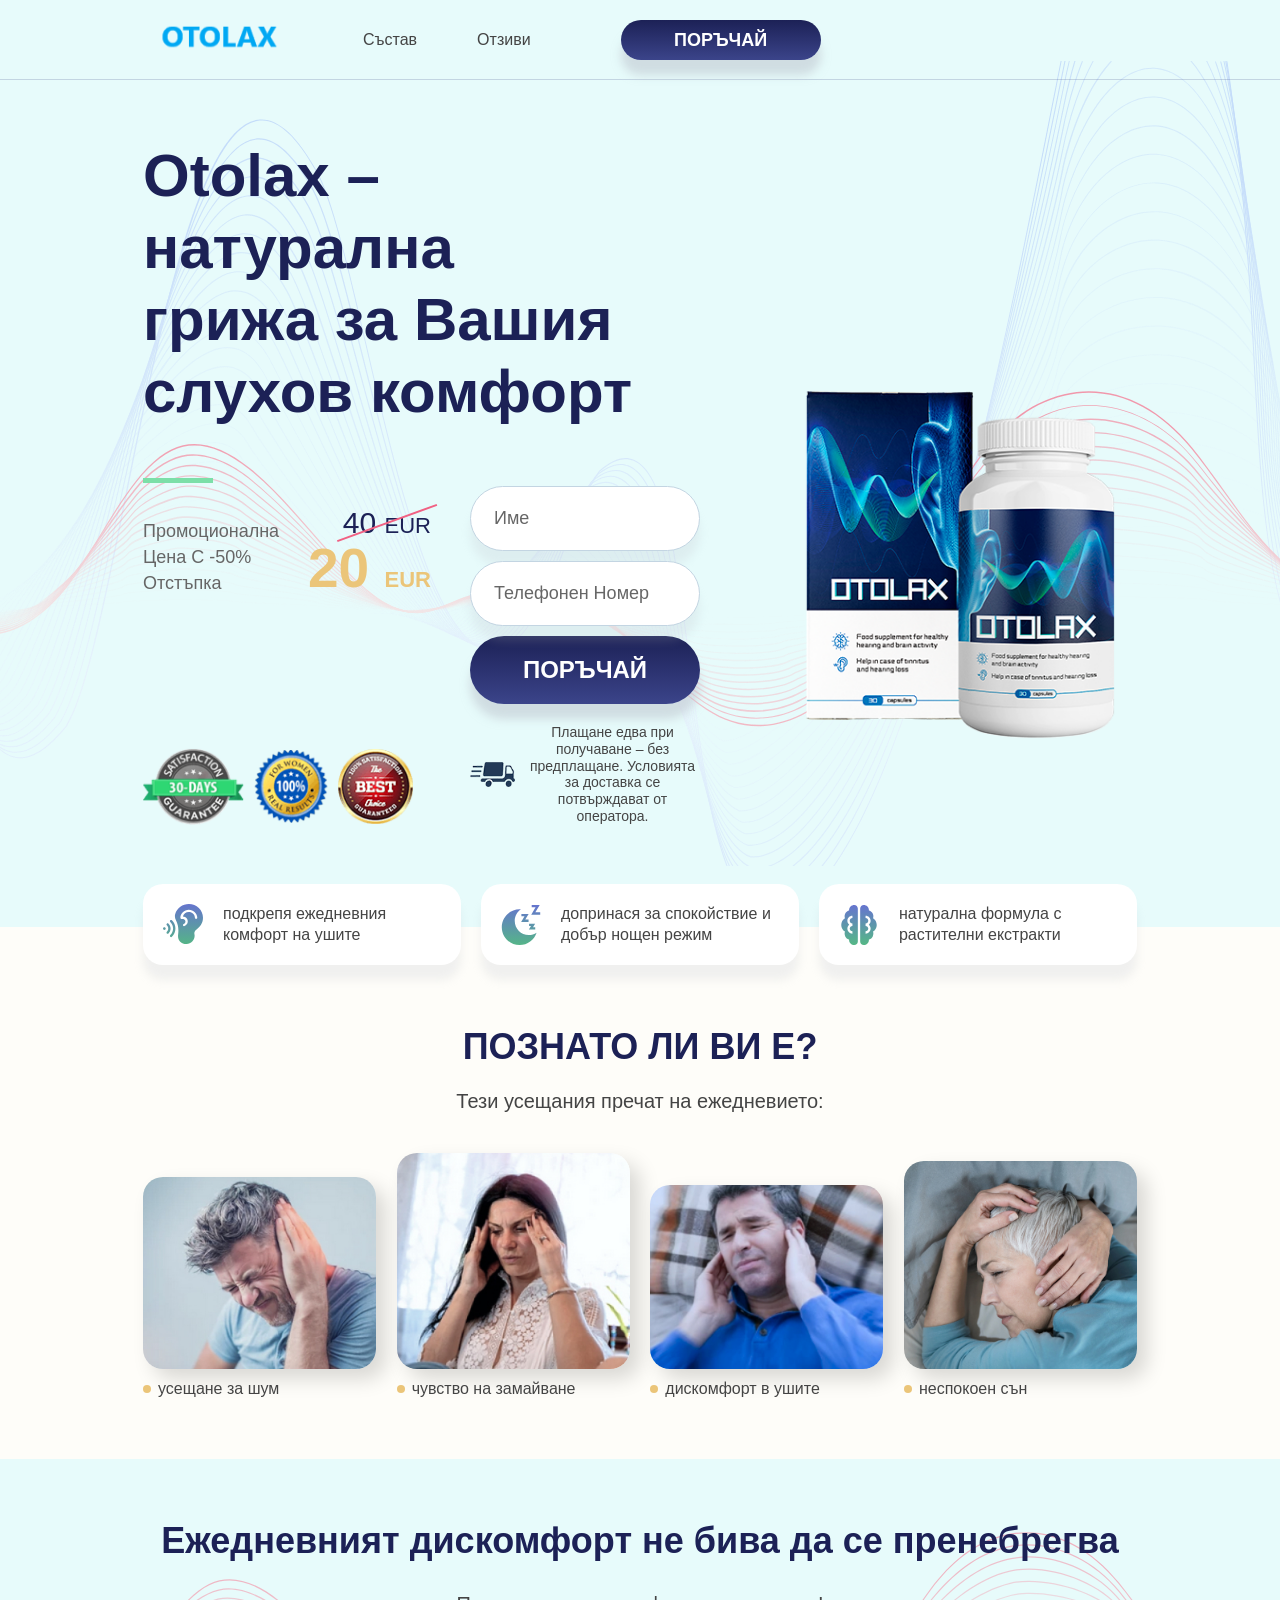
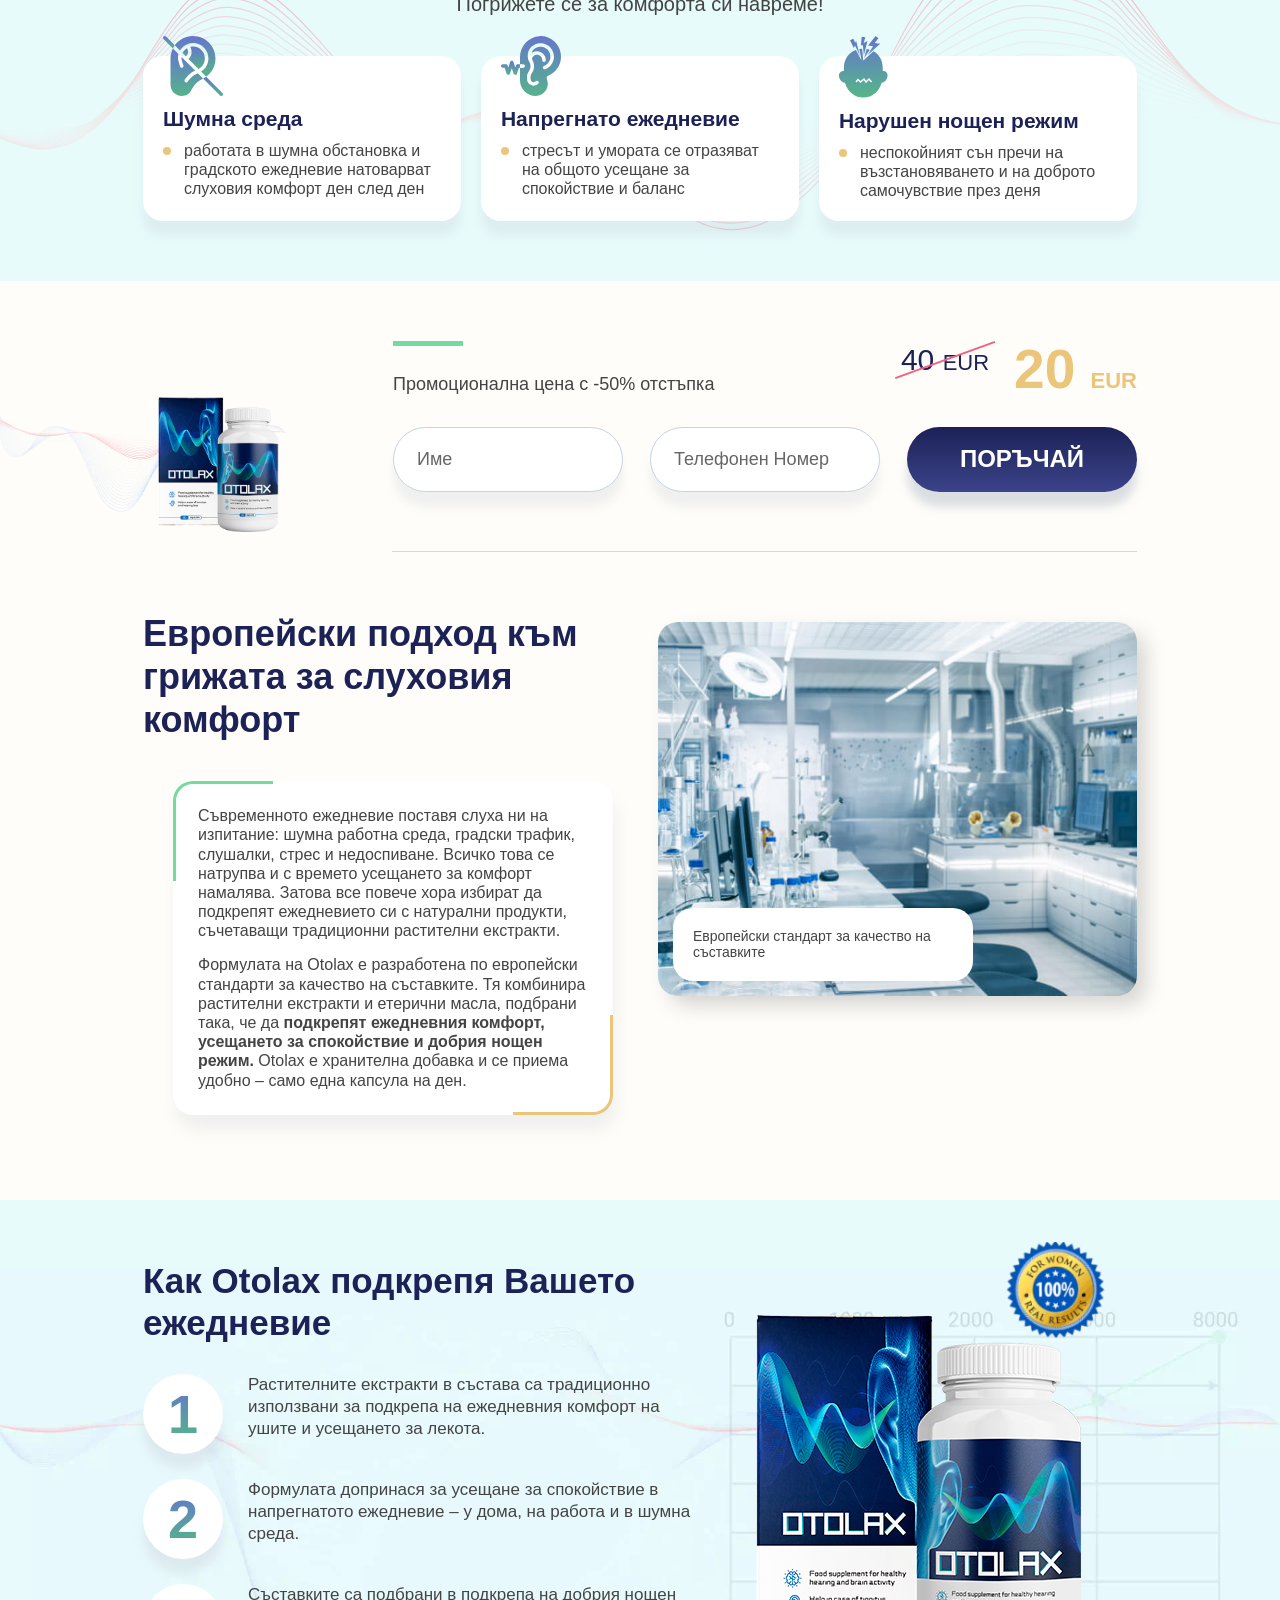
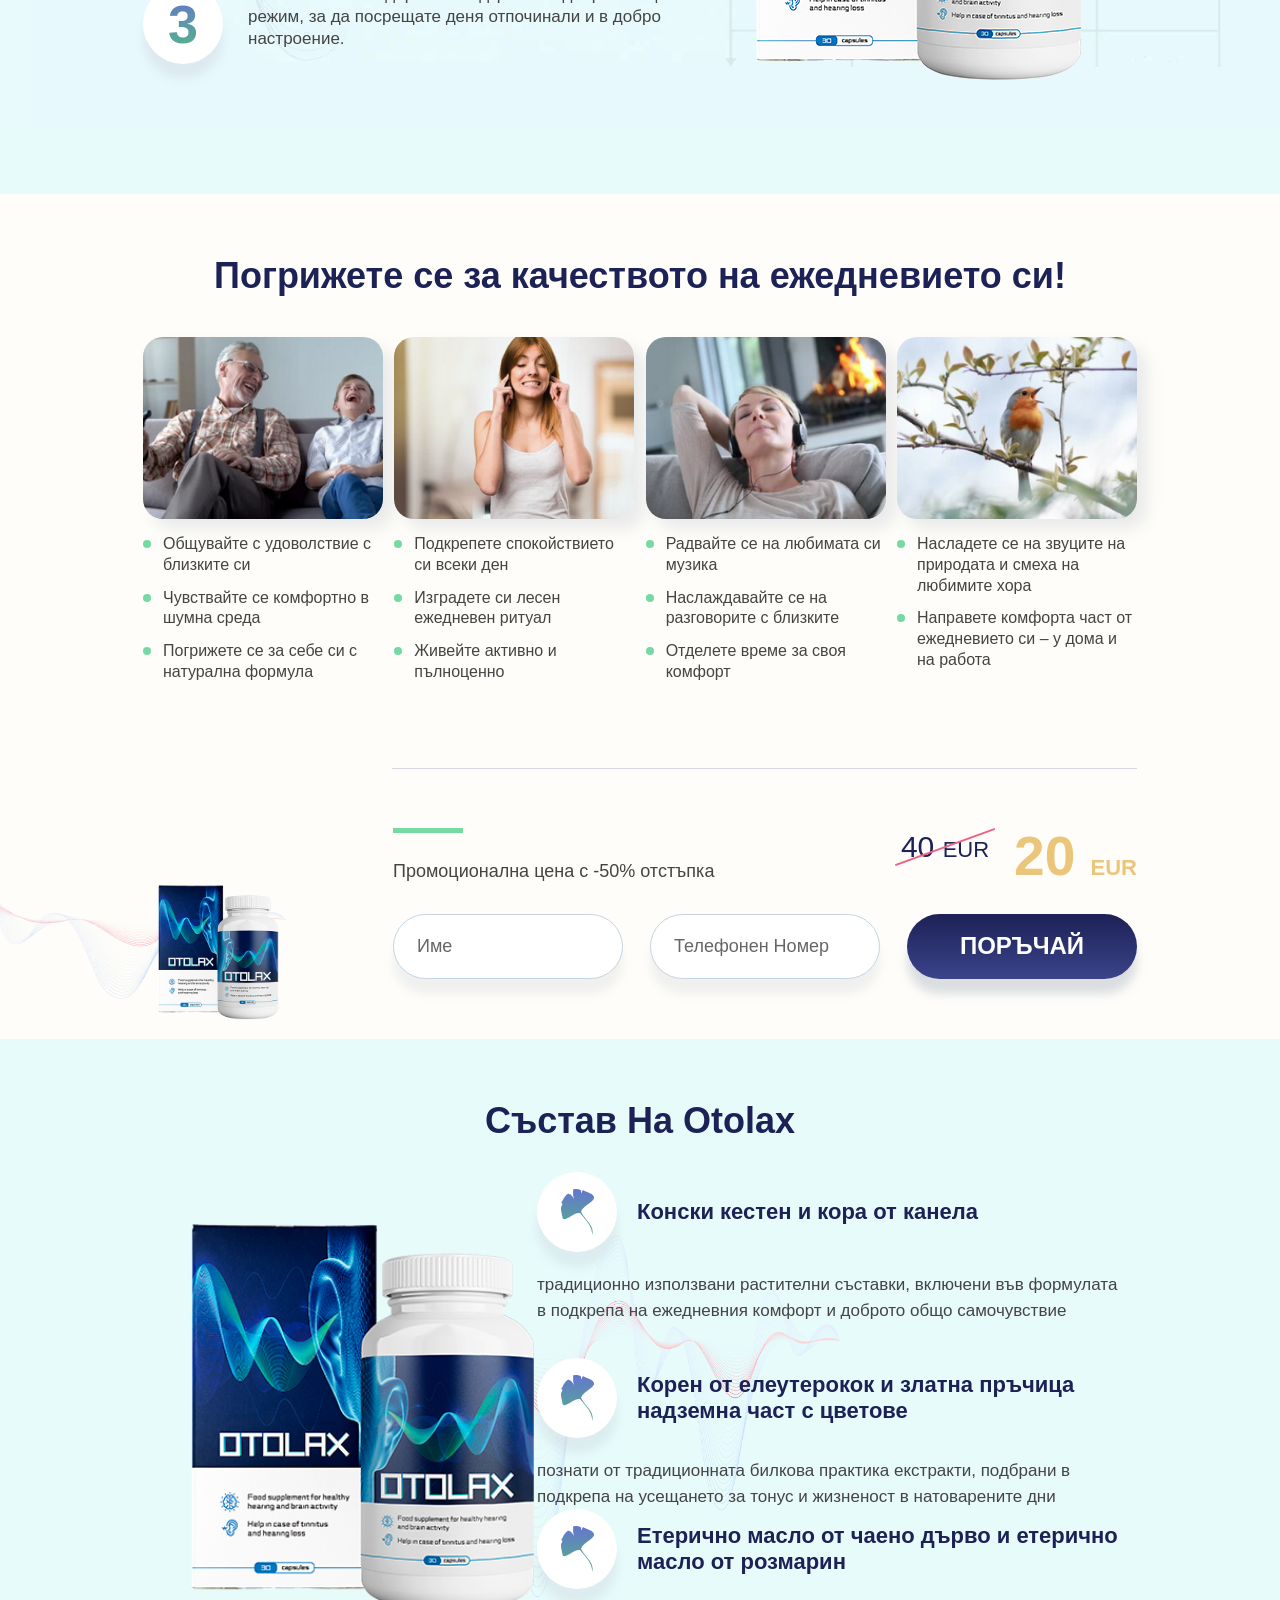
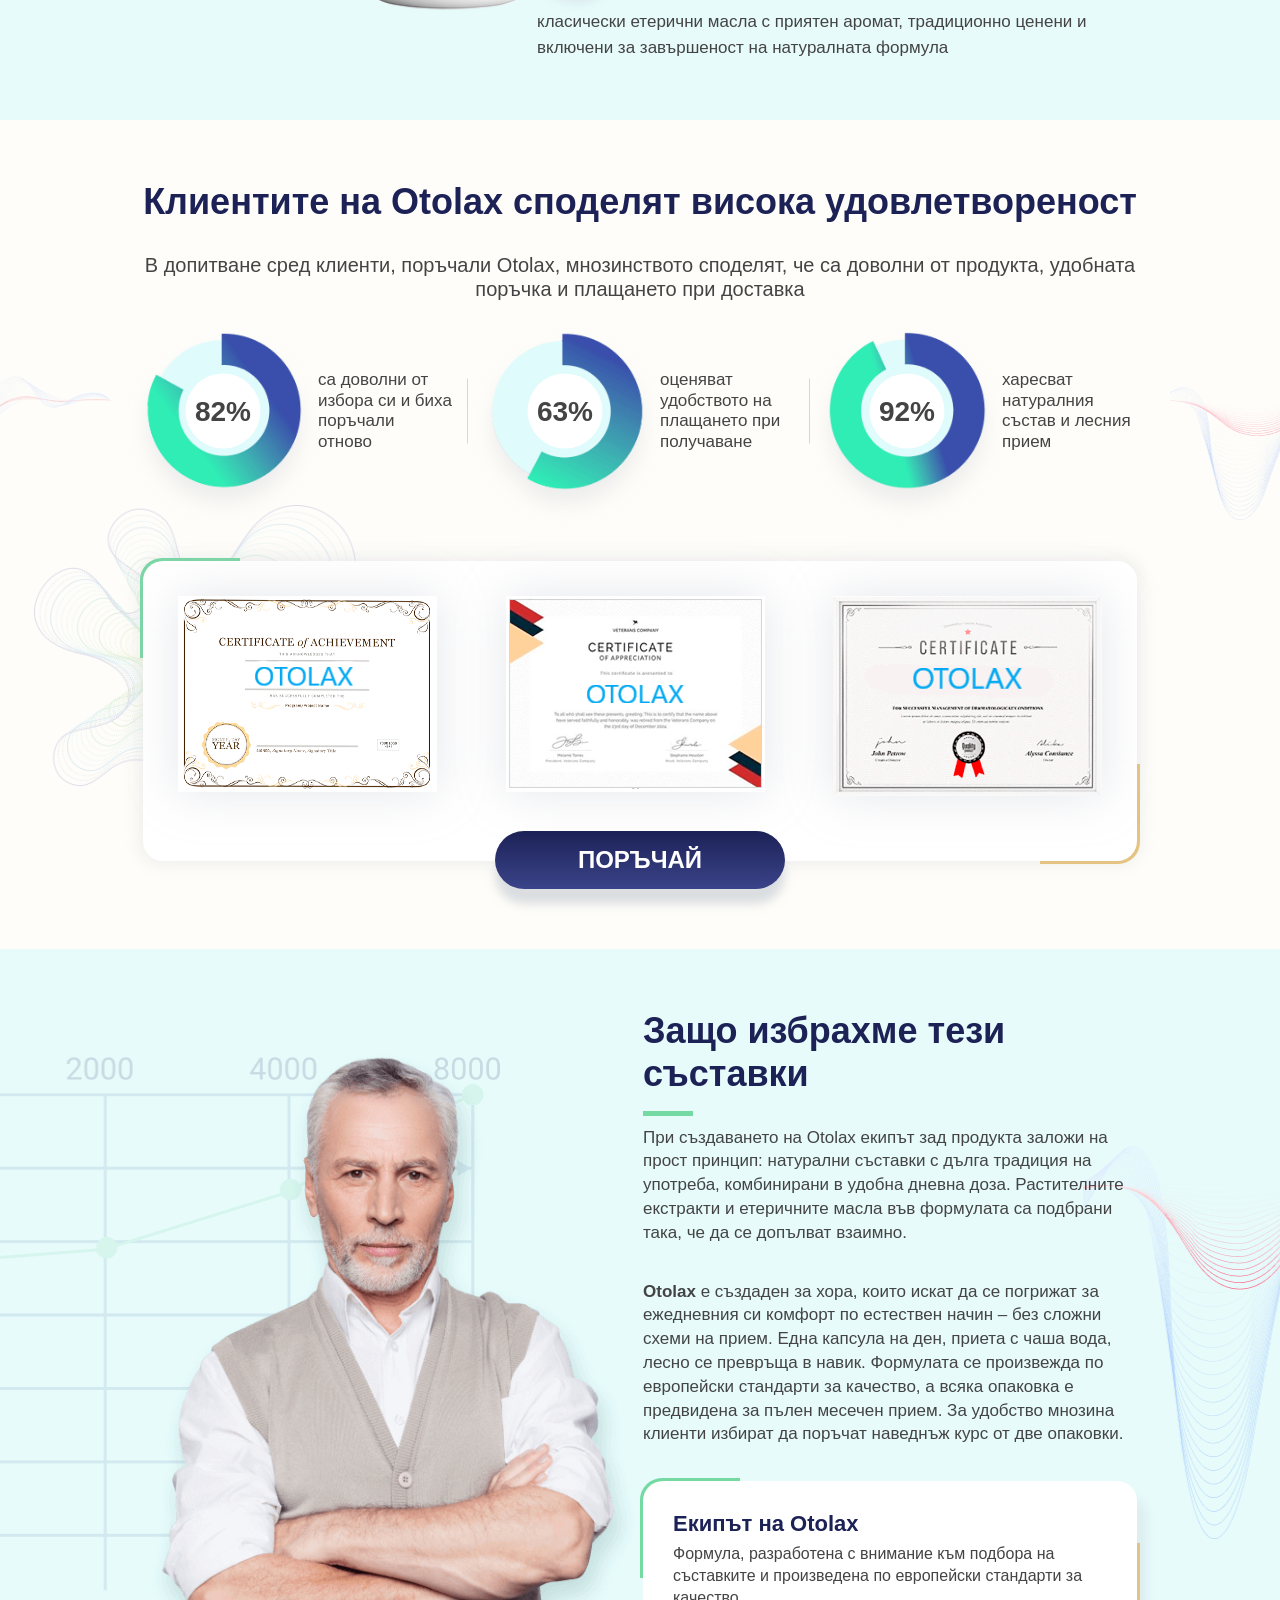
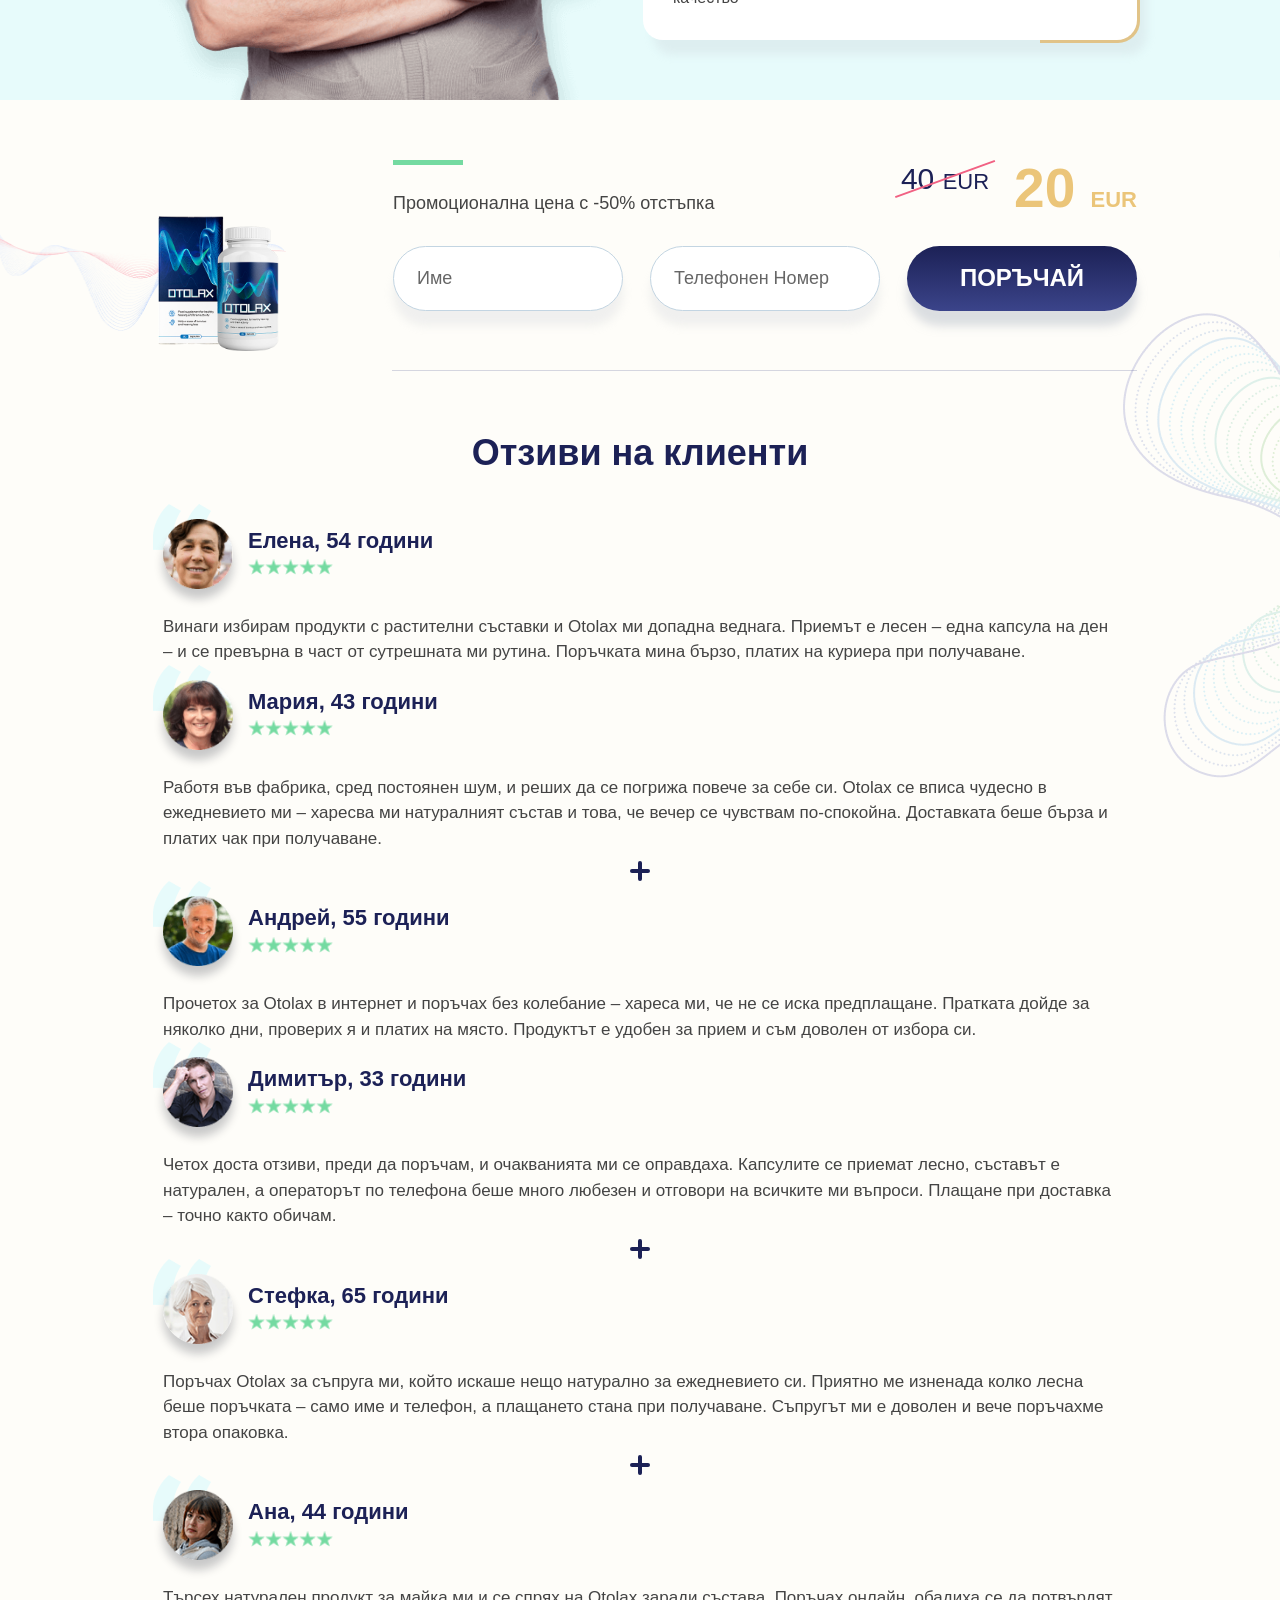
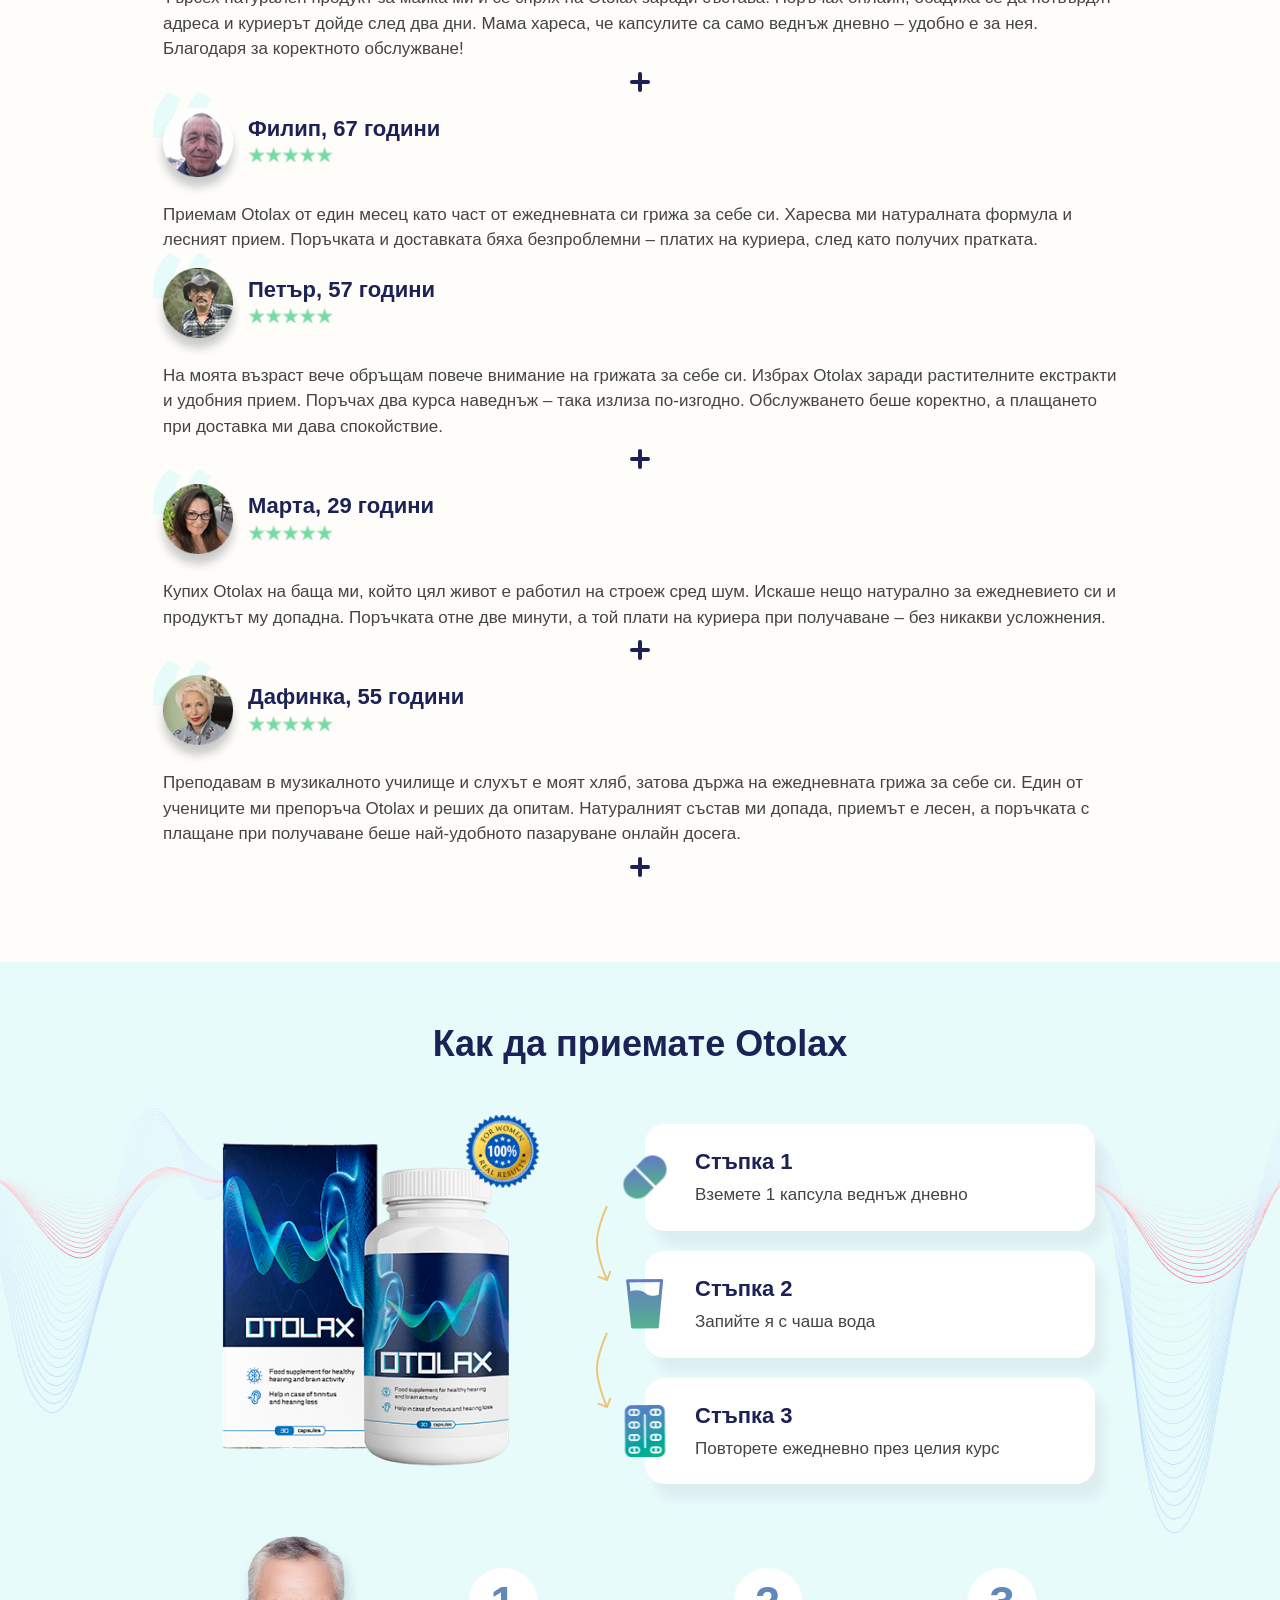
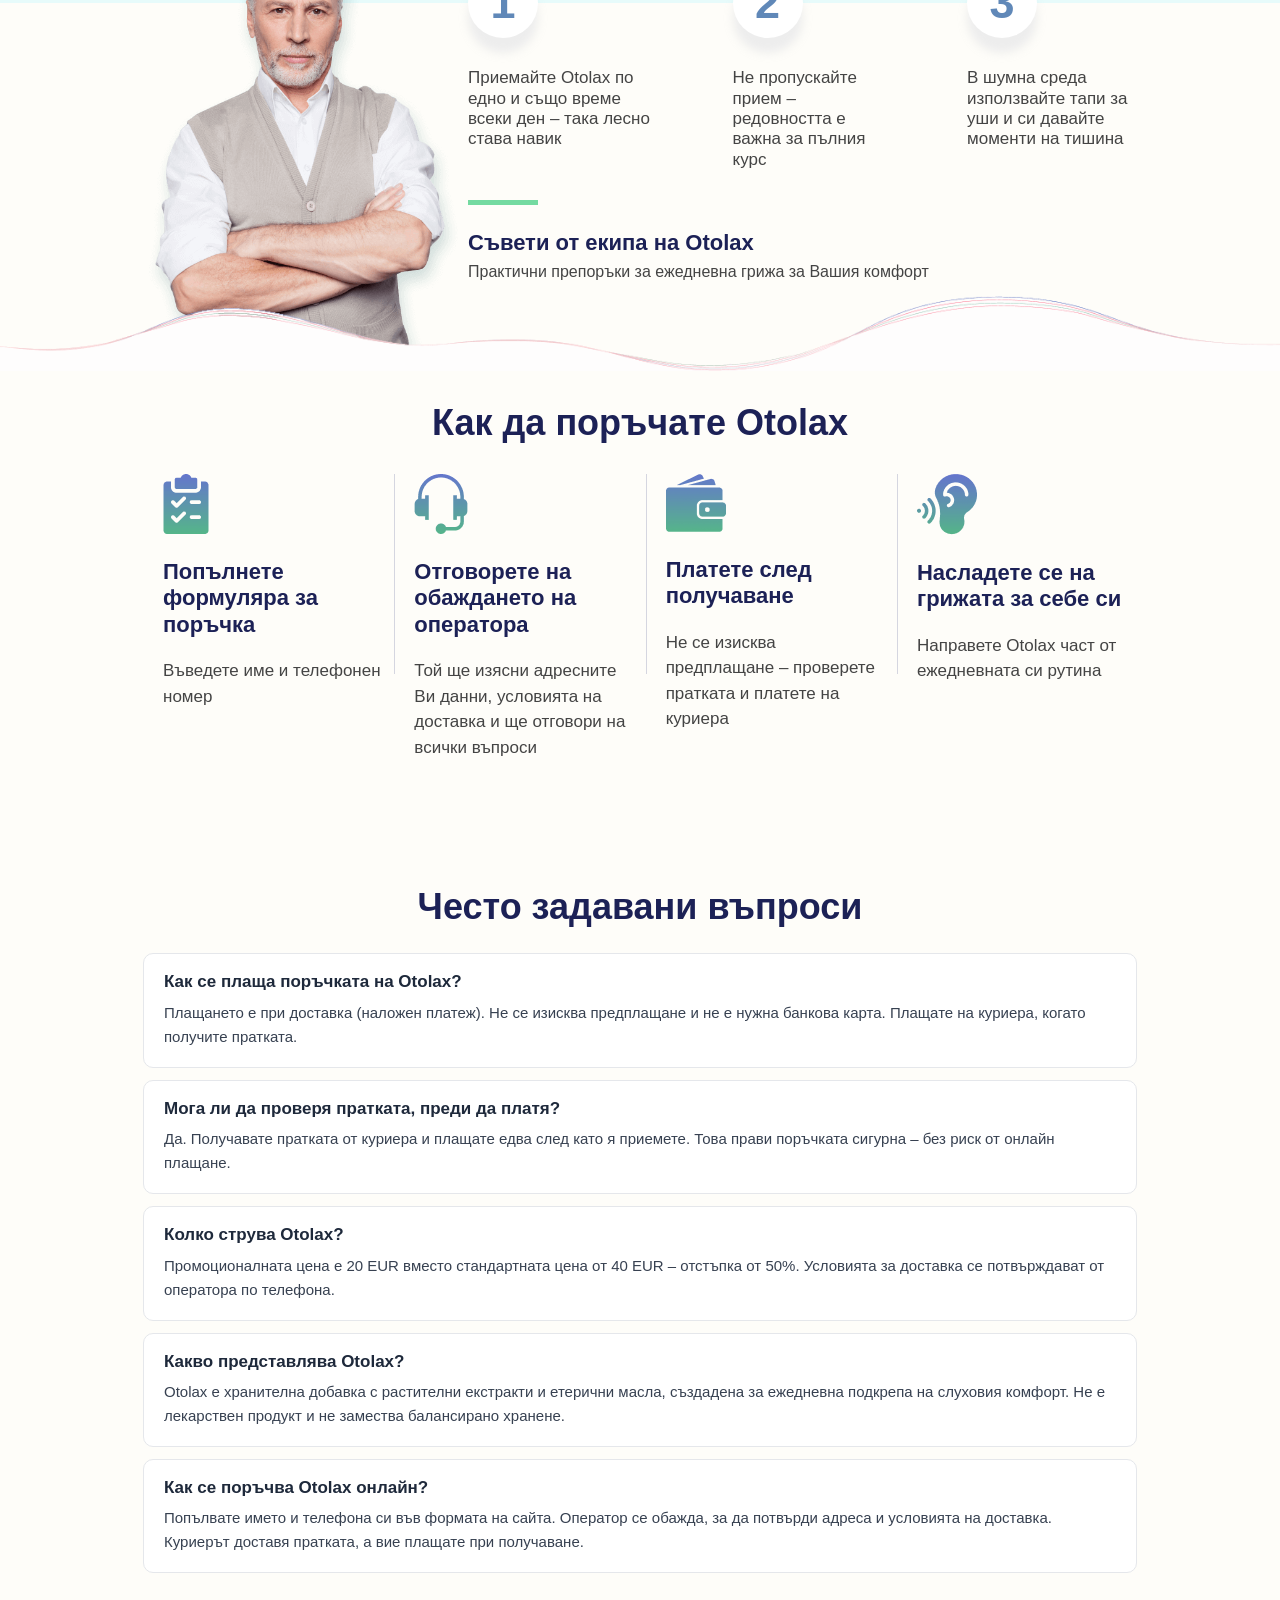
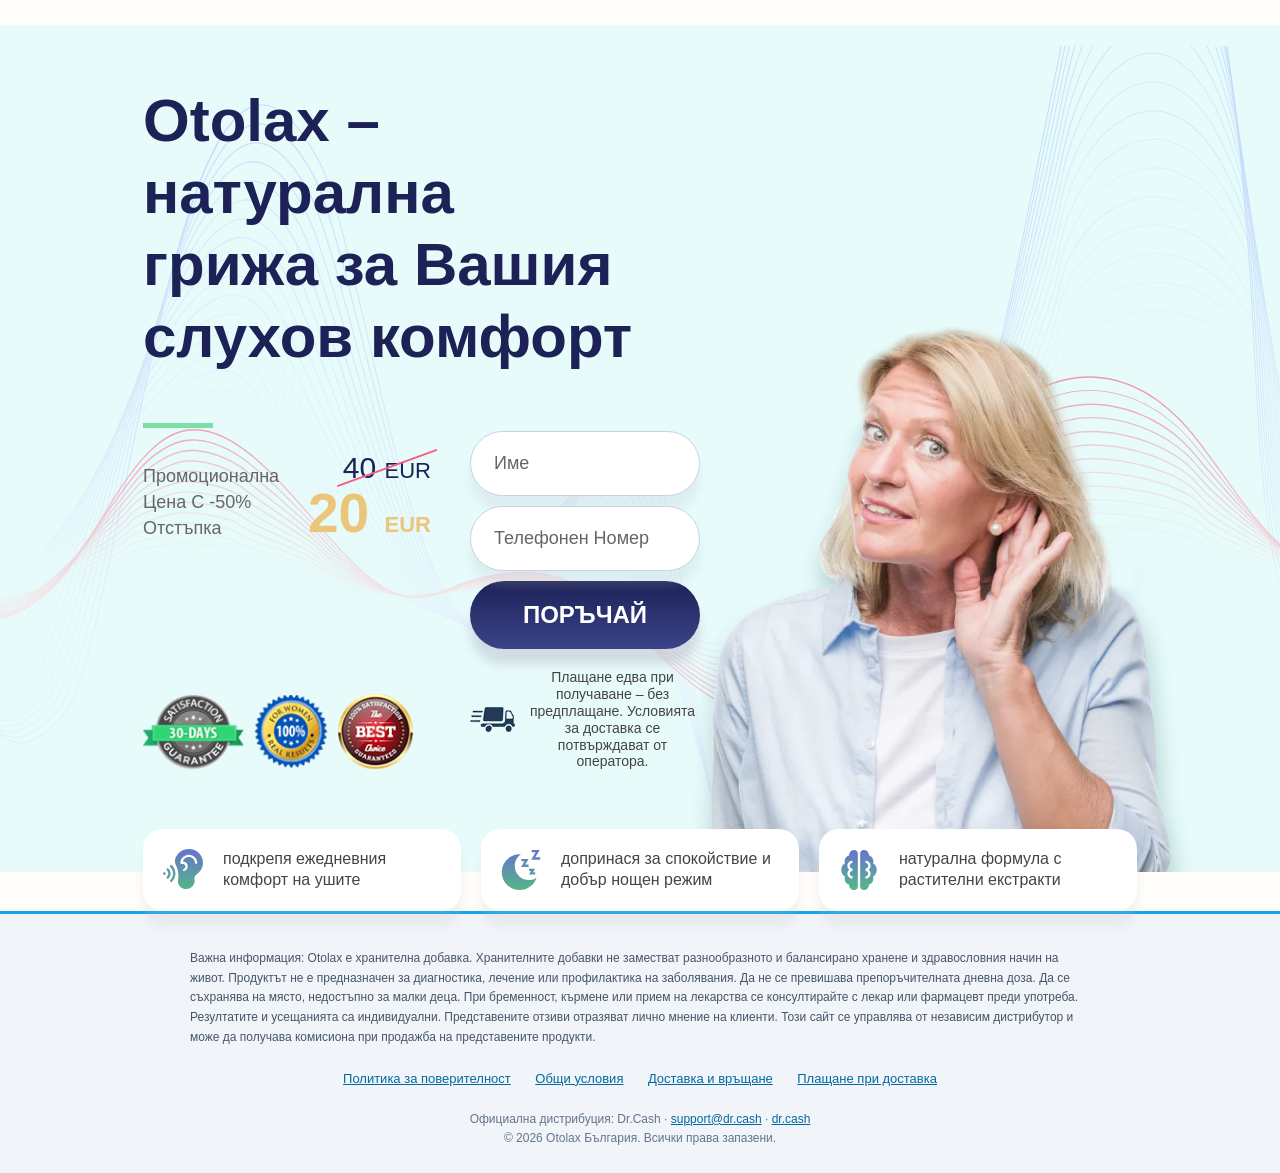
==== commit 93a86892: "Update index.html" ====
--- a/index.html
+++ b/index.html
@@ -48,7 +48,7 @@
         "name": "Otolax България – Официален дистрибутор",
         "url": "https://otolax-bg.vercel.app/",
         "logo": "https://otolax-bg.vercel.app/assets/images/logo.png",
-        "email": "pr@terraleads.io"
+        "email": "support@dr.cash"
       },
       {
         "@type": "WebSite",
@@ -1047,7 +1047,7 @@
         <a href="cod.html">Плащане при доставка</a>
       </nav>
       <p class="eeat-footer__dist">
-        Официална дистрибуция: TerraLeads &middot; <a href="mailto:pr@terraleads.io">pr@terraleads.io</a> &middot; <a href="https://terraleads.com" target="_blank" rel="noopener">terraleads.com</a><br>
+        Официална дистрибуция: Dr.Cash &middot; <a href="mailto:support@dr.cash">support@dr.cash</a> &middot; <a href="https://dr.cash" target="_blank" rel="noopener">dr.cash</a><br>
         &copy; 2026 Otolax България. Всички права запазени.
       </p>
     </div>
